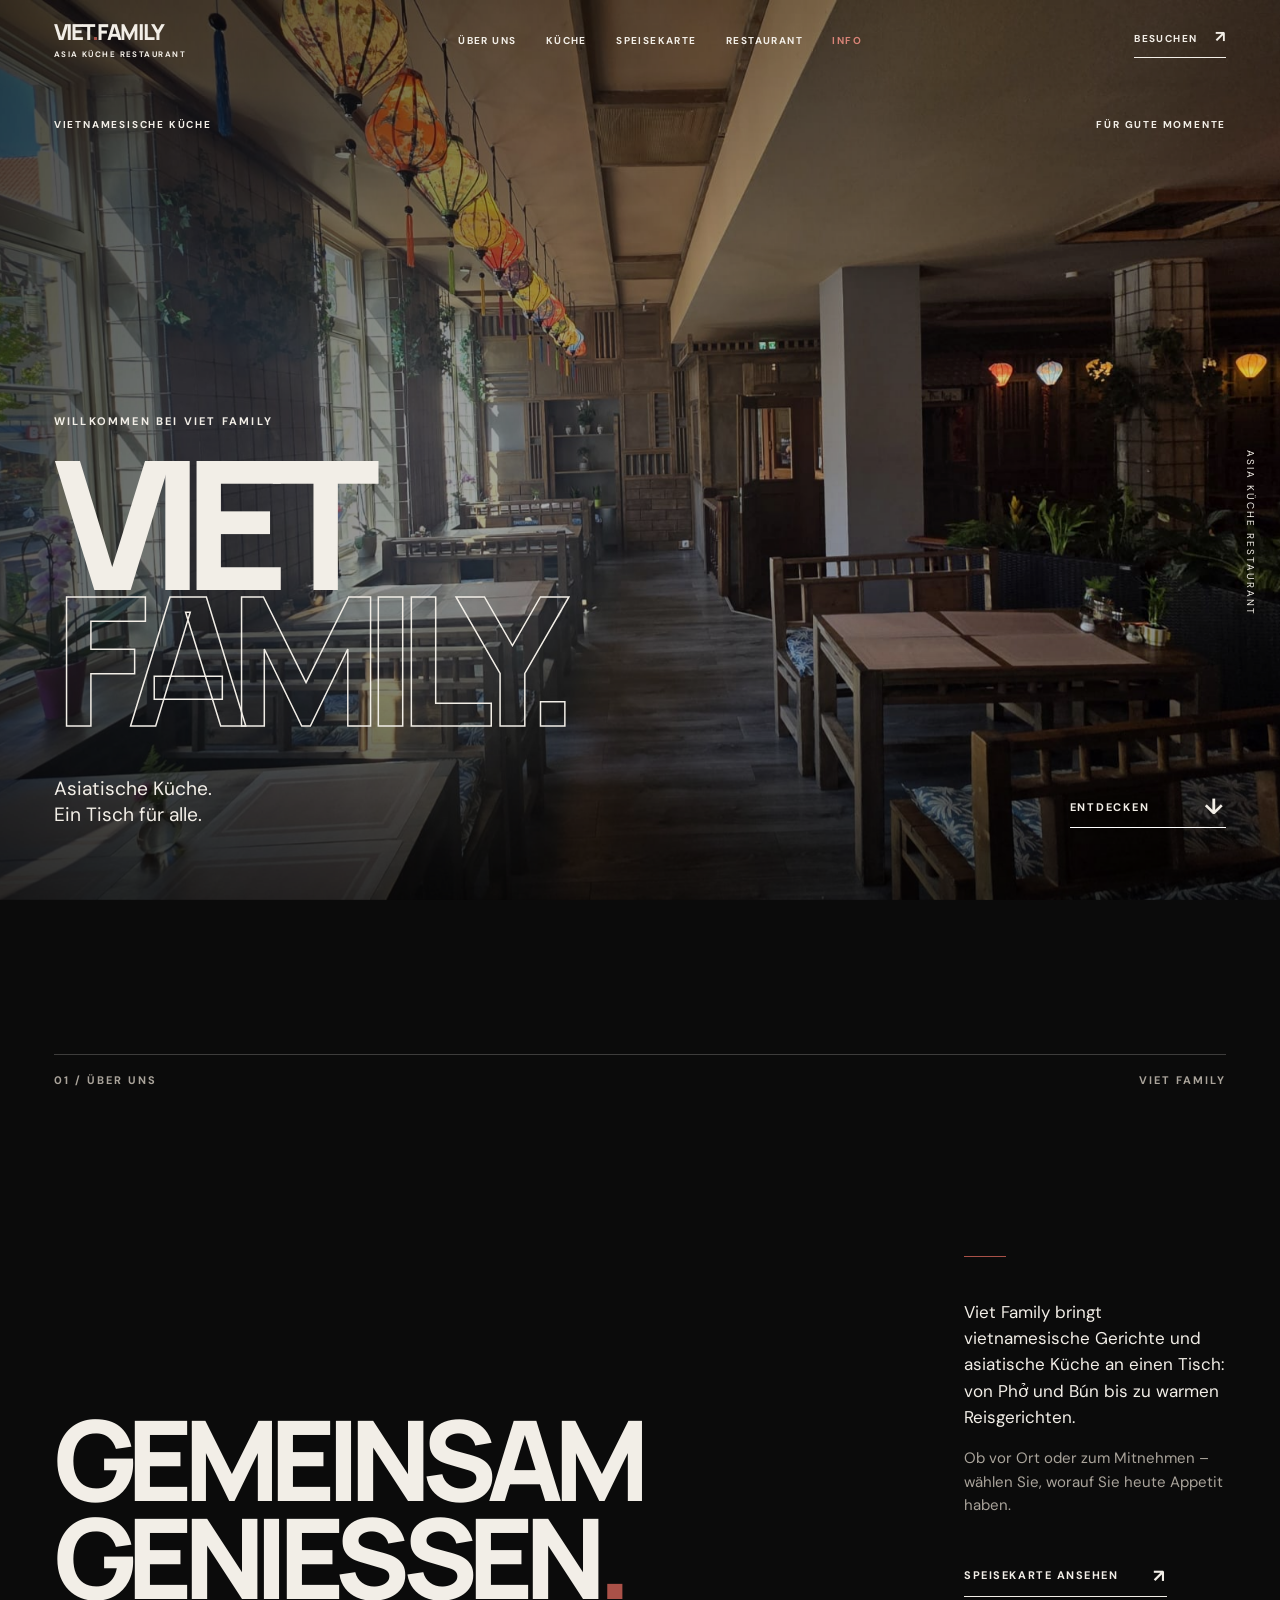
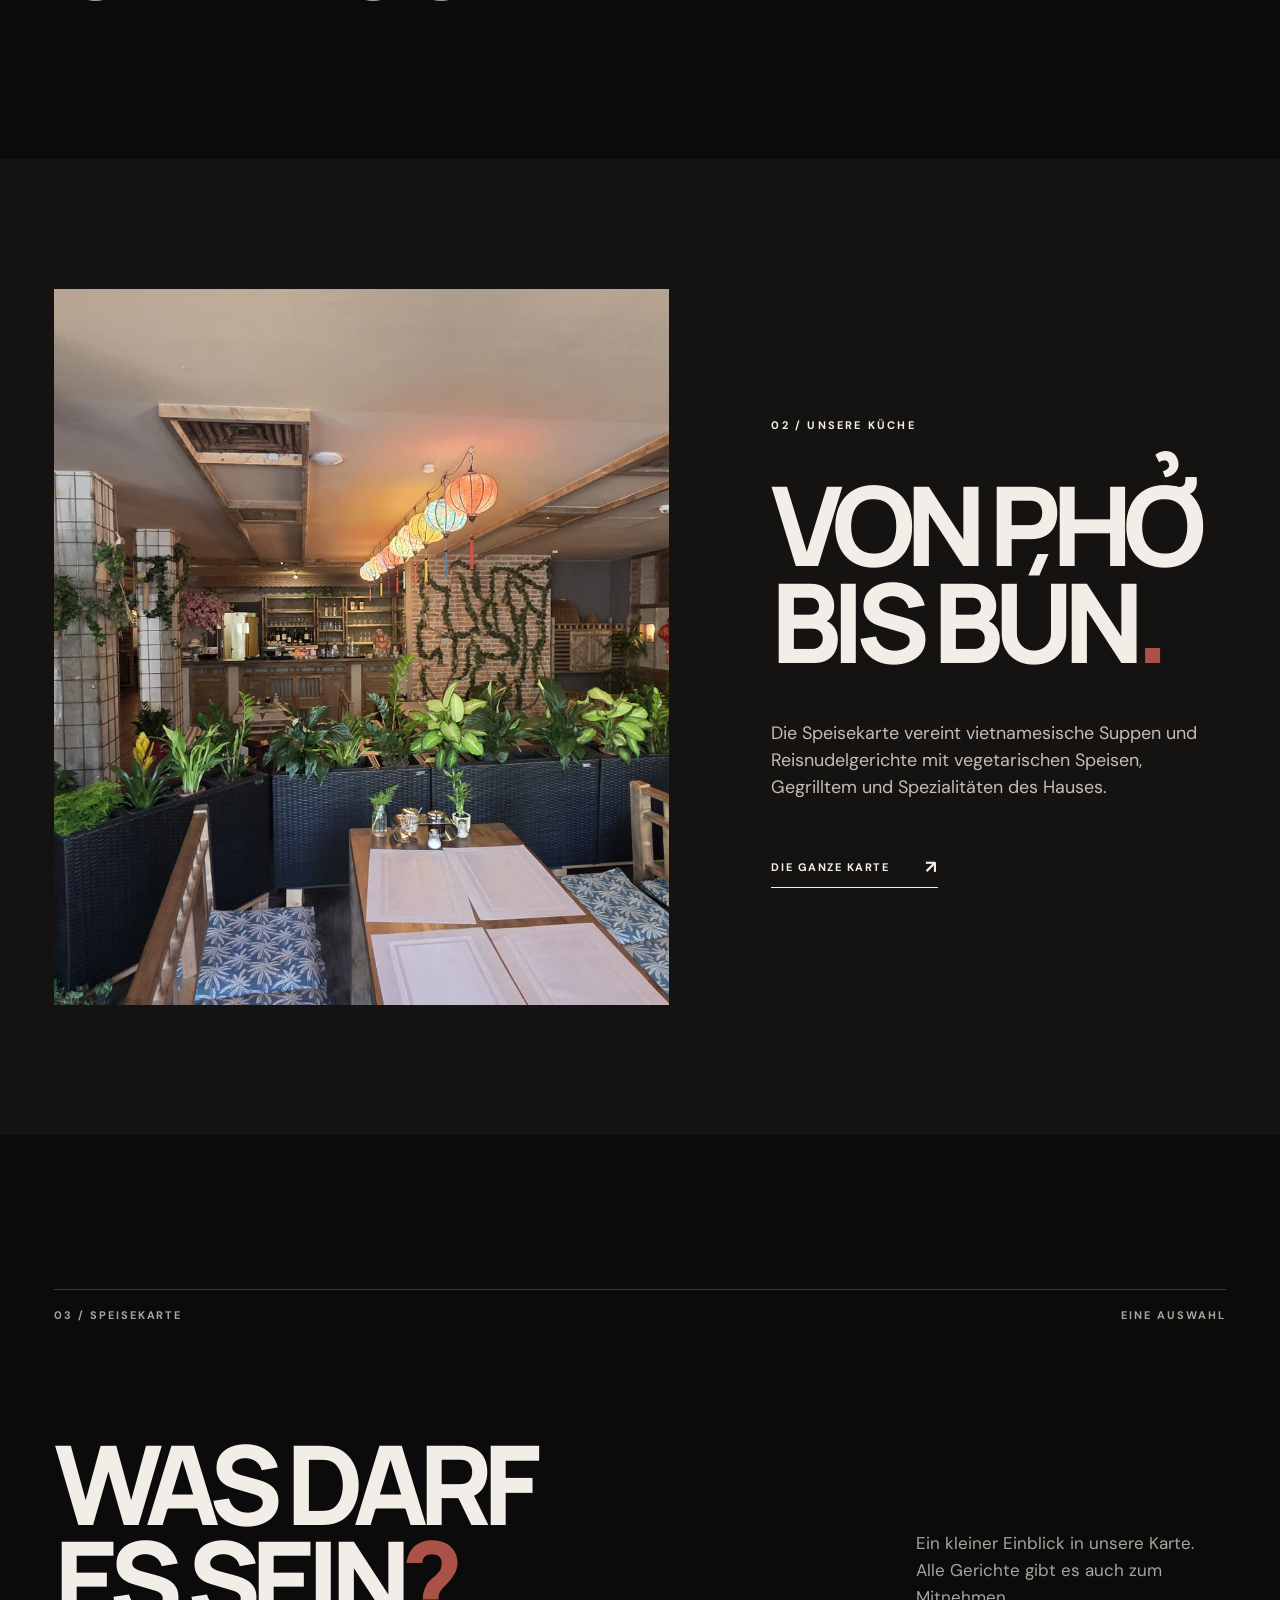
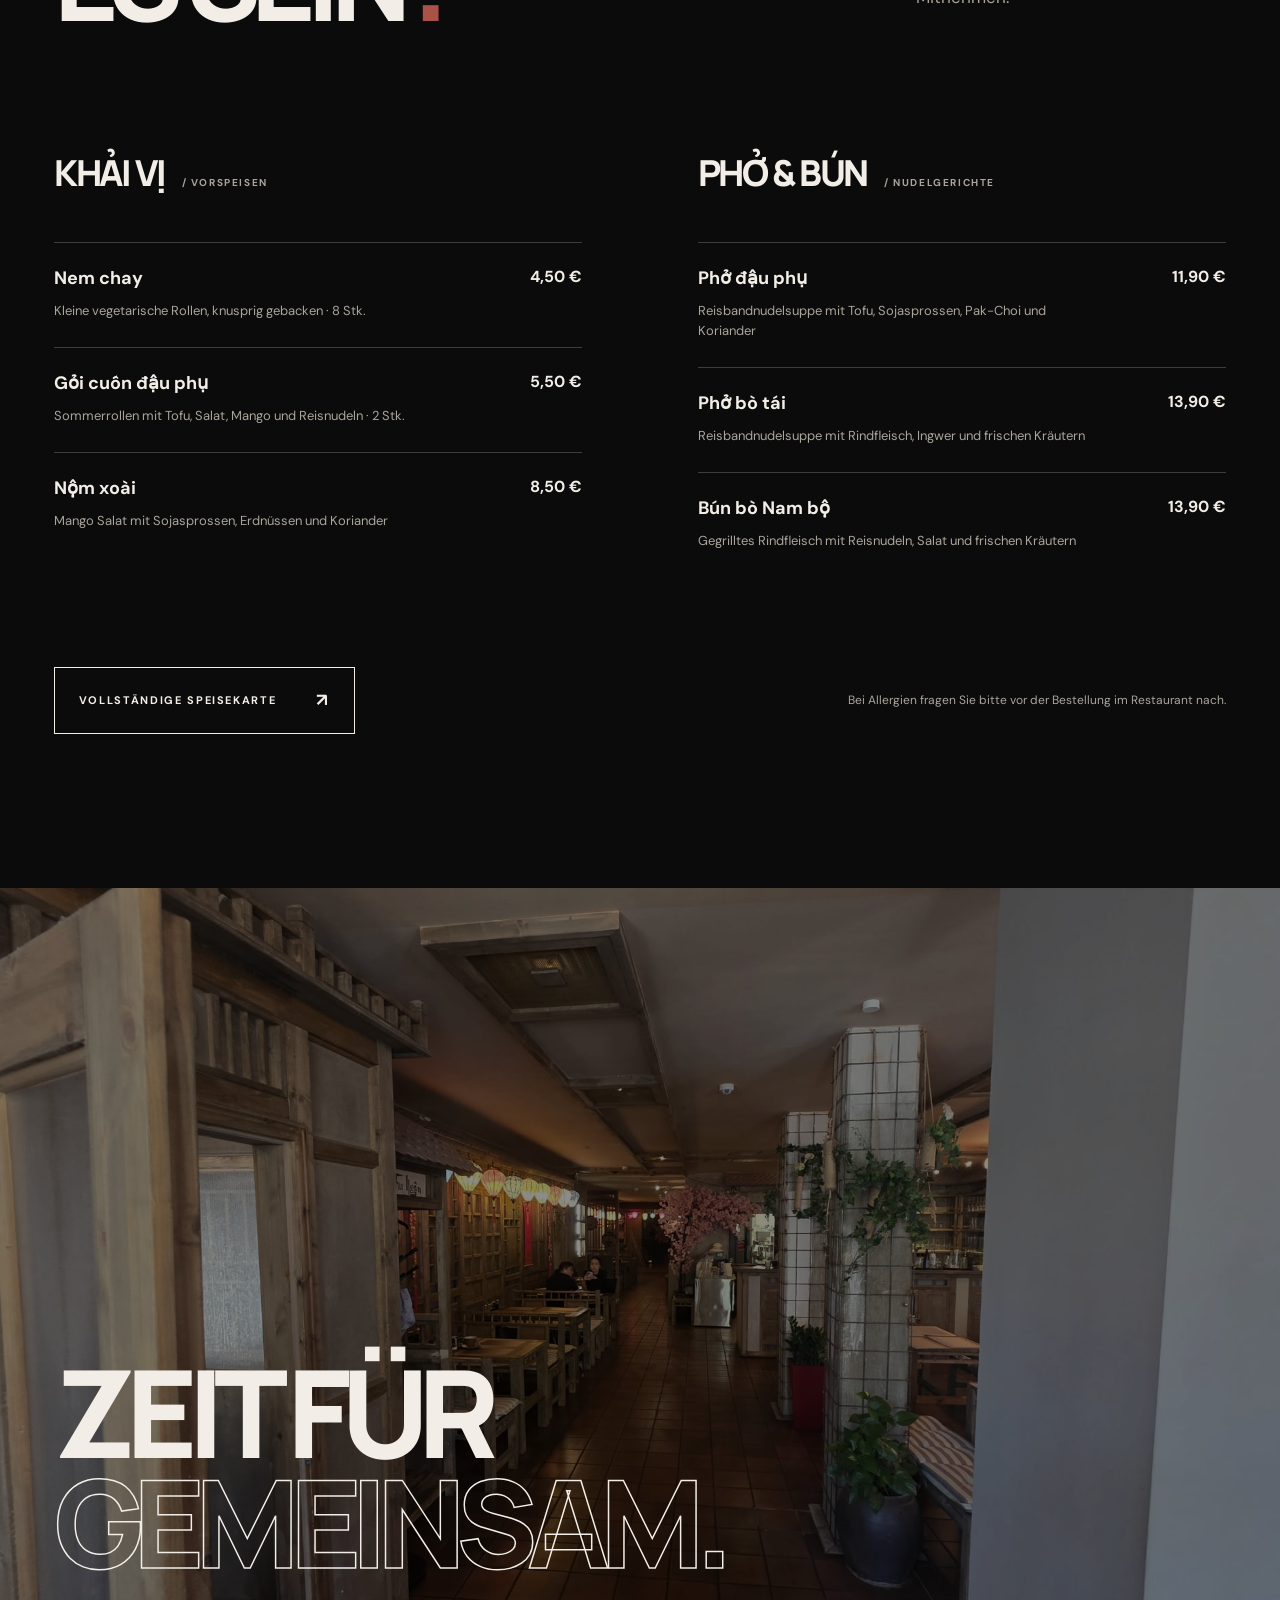
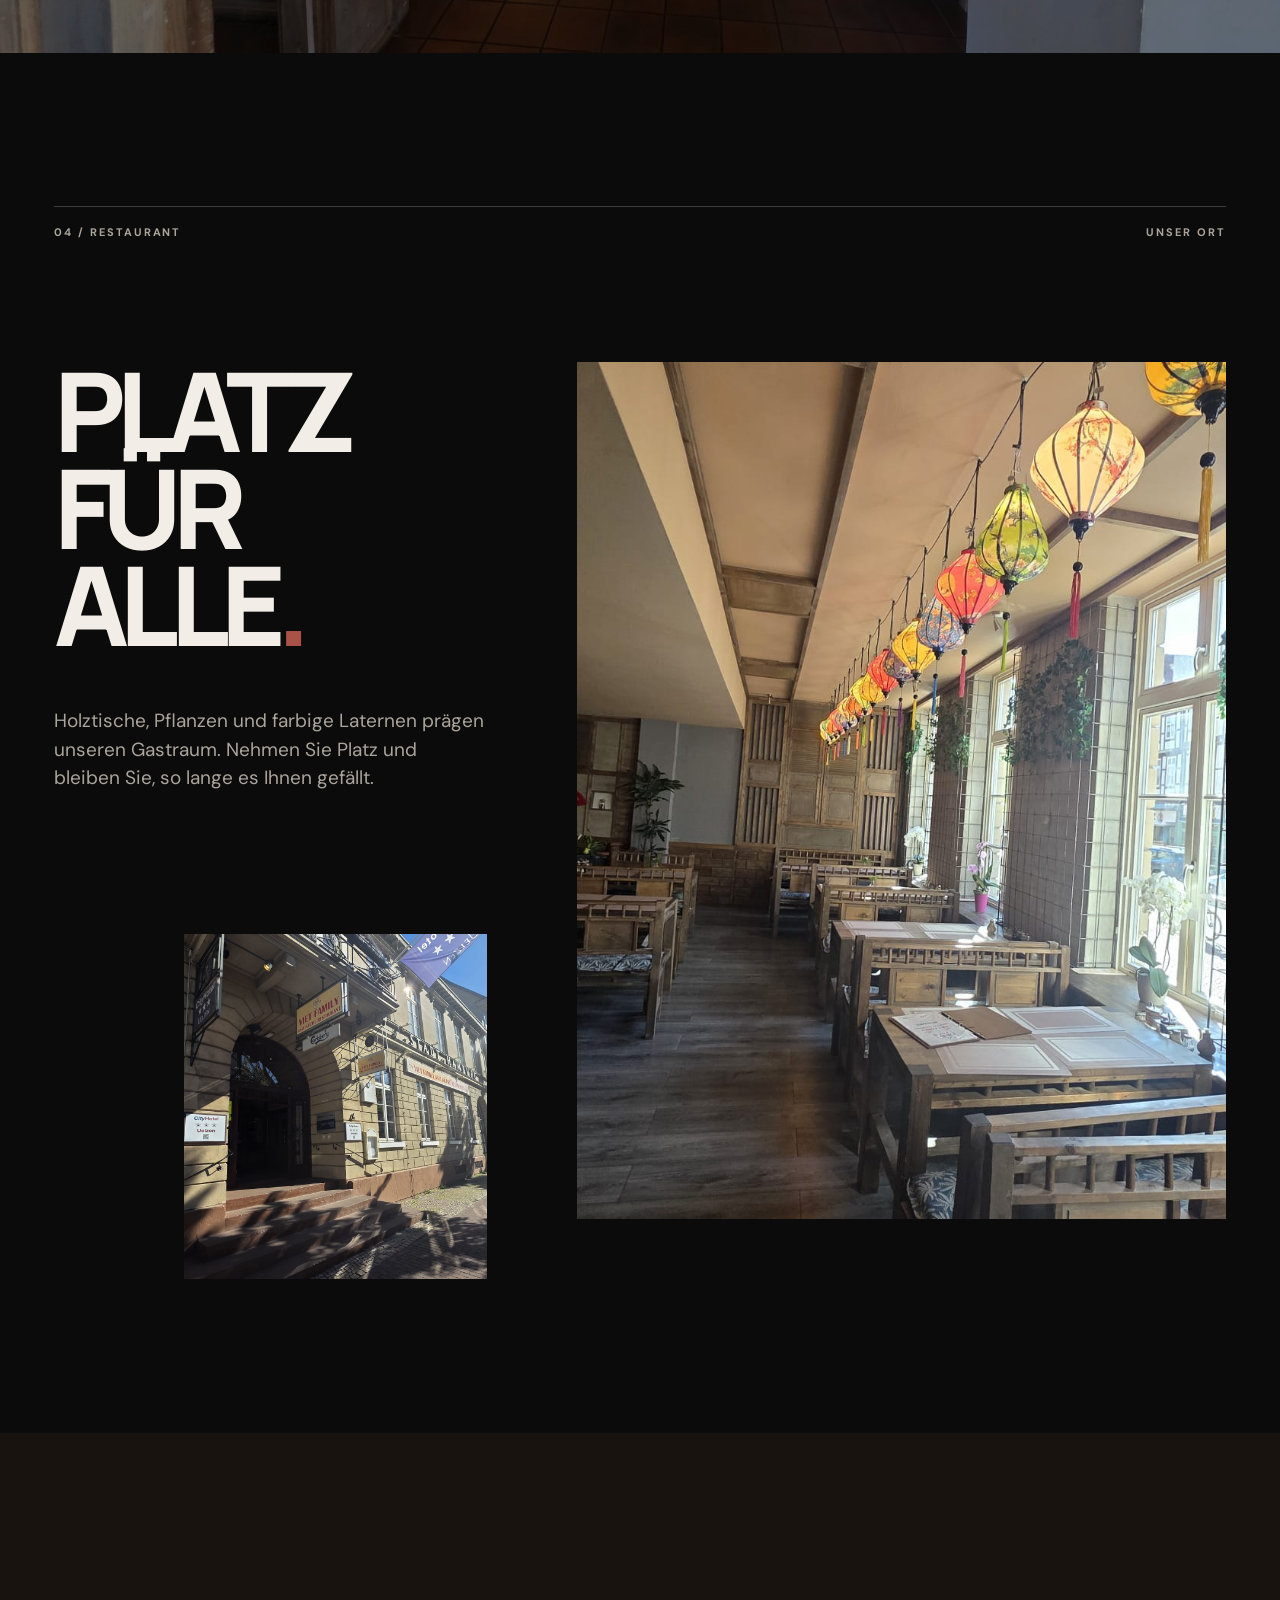
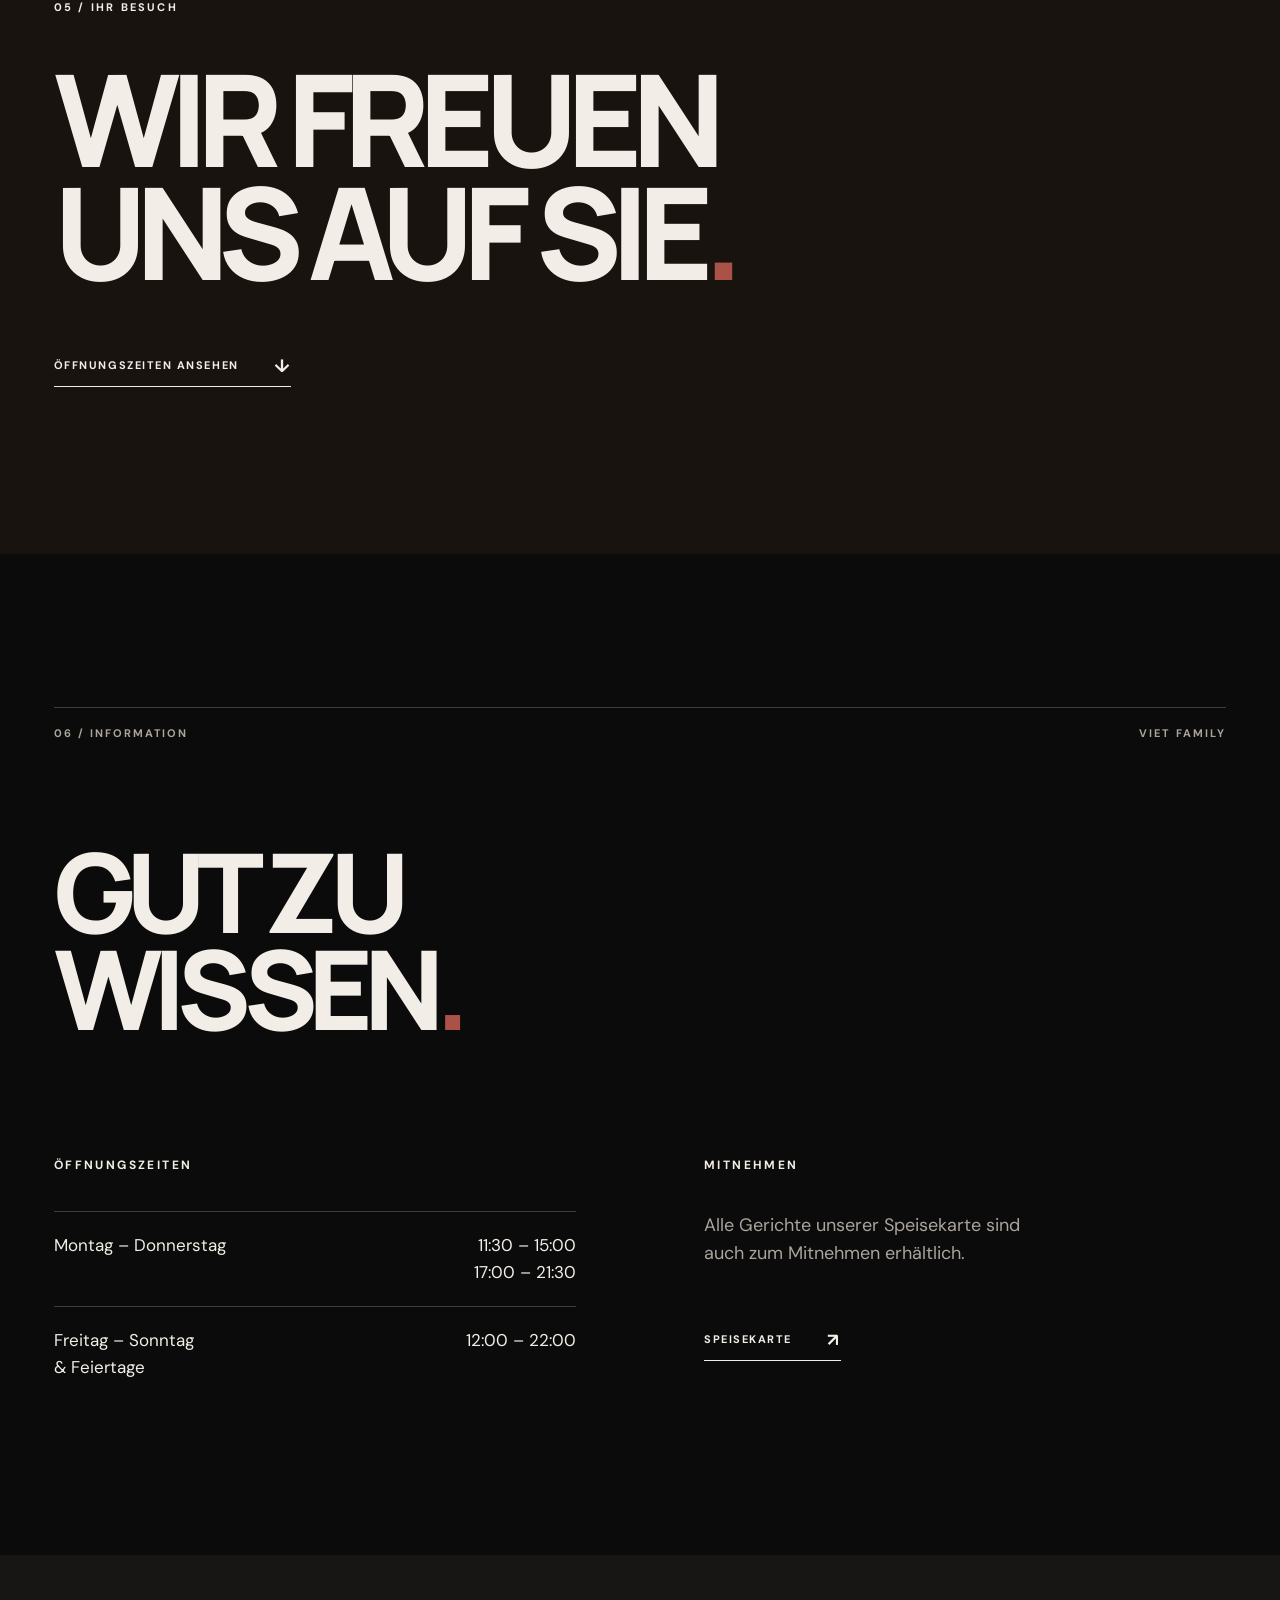
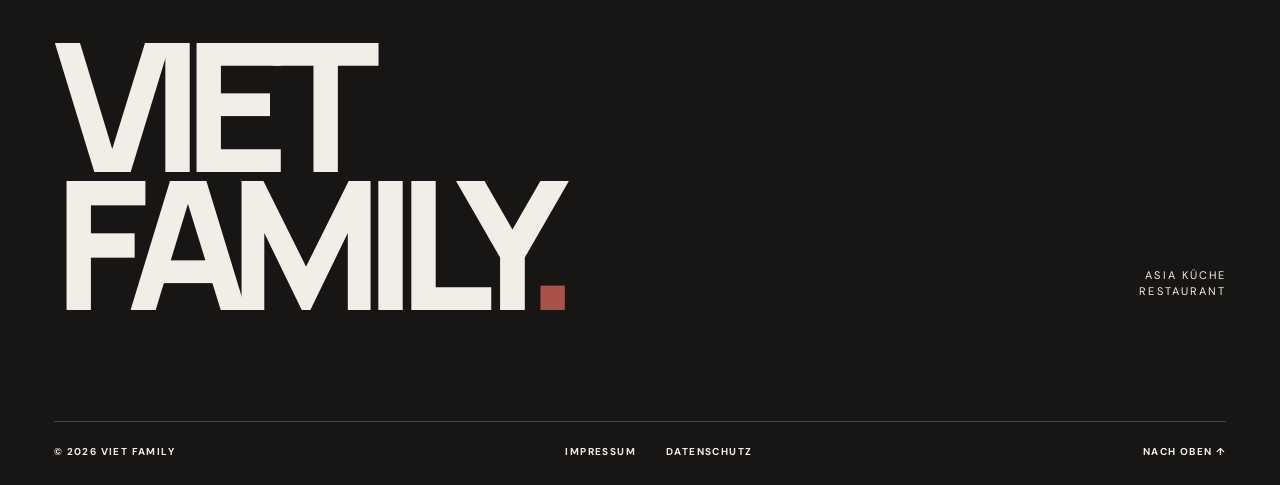
==== index.html @ 4373d686 "add" ====
<!doctype html>
<html lang="de">
<head>
  <meta charset="utf-8">
  <meta name="viewport" content="width=device-width, initial-scale=1">
  <meta name="theme-color" content="#0b0b0b">
  <meta name="description" content="Viet Family Asia Küche Restaurant: vietnamesische Klassiker, Pho, Reisgerichte und mehr. Entdecken Sie die Speisekarte und unsere Öffnungszeiten.">
  <meta property="og:type" content="website">
  <meta property="og:title" content="Viet Family — Asia Küche Restaurant">
  <meta property="og:description" content="Vietnamesische Küche, ein Platz für die Familie. Speisen auch zum Mitnehmen.">
  <meta property="og:image" content="assets/interior/01.jpg">
  <title>Viet Family — Asia Küche Restaurant</title>
  <link rel="stylesheet" href="css/styles.css">
  <script defer src="js/main.js"></script>
  <script type="application/ld+json">{"@context":"https://schema.org","@type":"Restaurant","name":"Viet Family Asia Küche Restaurant","servesCuisine":"Vietnamese","image":"assets/interior/01.jpg","openingHoursSpecification":[{"@type":"OpeningHoursSpecification","dayOfWeek":["Monday","Tuesday","Wednesday","Thursday"],"opens":"11:30","closes":"15:00"},{"@type":"OpeningHoursSpecification","dayOfWeek":["Monday","Tuesday","Wednesday","Thursday"],"opens":"17:00","closes":"21:30"},{"@type":"OpeningHoursSpecification","dayOfWeek":["Friday","Saturday","Sunday"],"opens":"12:00","closes":"22:00"}]}</script>
</head>
<body>
<a class="skip" href="#main">Zum Inhalt springen</a>
<header class="site-header" id="top">
  <a class="wordmark" href="#top" aria-label="Viet Family, zur Startseite"><span>VIET<span class="brand-accent">.</span>FAMILY</span><small>ASIA KÜCHE RESTAURANT</small></a>
  <nav class="desktop-nav" aria-label="Hauptnavigation"><a href="#ueber">ÜBER UNS</a><a href="#kueche">KÜCHE</a><a href="#speisekarte">SPEISEKARTE</a><a href="#restaurant">RESTAURANT</a><a href="#info">INFO</a></nav>
  <a class="header-action" href="#besuch">BESUCHEN <span aria-hidden="true">↗</span></a>
  <button class="menu-toggle" type="button" aria-label="Menü öffnen" aria-controls="mobile-nav" aria-expanded="false"><span></span><span></span></button>
</header>
<nav id="mobile-nav" class="mobile-nav" aria-label="Mobile Navigation" inert>
  <div class="mobile-nav-head"><span>VIET.FAMILY</span><button class="menu-close" type="button" aria-label="Menü schließen">×</button></div>
  <a href="#ueber"><small>01</small> ÜBER UNS</a><a href="#kueche"><small>02</small> KÜCHE</a><a href="#speisekarte"><small>03</small> SPEISEKARTE</a><a href="#restaurant"><small>04</small> RESTAURANT</a><a href="#info"><small>05</small> INFO</a><a href="#besuch"><small>06</small> BESUCHEN</a>
  <p>VIET FAMILY · ASIA KÜCHE RESTAURANT</p>
</nav>
<main id="main">
  <section class="hero" aria-labelledby="hero-title">
    <img class="hero-image" src="assets/interior/01.jpg" alt="Gastraum des Viet Family mit Holztischen und farbigen Laternen" fetchpriority="high" width="2000" height="1125">
    <div class="hero-shade"></div>
    <div class="hero-topline"><span>VIETNAMESISCHE KÜCHE</span><span>FÜR GUTE MOMENTE</span></div>
    <div class="hero-content"><p class="eyebrow">WILLKOMMEN BEI VIET FAMILY</p><h1 id="hero-title">VIET<br><em>FAMILY.</em></h1><div class="hero-bottom"><p>Asiatische Küche.<br>Ein Tisch für alle.</p><a href="#ueber" class="discover">ENTDECKEN <span aria-hidden="true">↓</span></a></div></div>
    <span class="hero-side">ASIA KÜCHE RESTAURANT</span>
  </section>
  <section id="ueber" class="intro section-pad">
    <div class="section-kicker"><span>01 / ÜBER UNS</span><span>VIET FAMILY</span></div>
    <div class="intro-grid"><h2 class="display reveal">GEMEINSAM<br>GENIESSEN<span class="brand-accent">.</span></h2><div class="intro-copy reveal"><span class="tiny-line"></span><p>Viet Family bringt vietnamesische Gerichte und asiatische Küche an einen Tisch: von Phở und Bún bis zu warmen Reisgerichten.</p><p>Ob vor Ort oder zum Mitnehmen – wählen Sie, worauf Sie heute Appetit haben.</p><a class="text-link" href="#speisekarte">SPEISEKARTE ANSEHEN <span aria-hidden="true">↗</span></a></div></div>
  </section>
  <section id="kueche" class="kitchen section-pad">
    <div class="kitchen-picture reveal"><img src="assets/interior/03.jpg" alt="Blick auf Tische, Pflanzen und die Bar im Viet Family" loading="lazy" width="2000" height="1125"></div>
    <div class="kitchen-text reveal"><p class="eyebrow">02 / UNSERE KÜCHE</p><h2 class="display">VON PHỞ<br>BIS BÚN<span class="brand-accent">.</span></h2><p>Die Speisekarte vereint vietnamesische Suppen und Reisnudelgerichte mit vegetarischen Speisen, Gegrilltem und Spezialitäten des Hauses.</p><a class="text-link" href="speisekarte.html">DIE GANZE KARTE <span aria-hidden="true">↗</span></a></div>
  </section>
  <section id="speisekarte" class="menu-preview section-pad">
    <div class="section-kicker"><span>03 / SPEISEKARTE</span><span>EINE AUSWAHL</span></div>
    <div class="menu-heading"><h2 class="display reveal">WAS DARF<br>ES SEIN<span class="brand-accent">?</span></h2><p>Ein kleiner Einblick in unsere Karte. Alle Gerichte gibt es auch zum Mitnehmen.</p></div>
    <div class="menu-columns">
      <div class="menu-group"><h3>KHẢI VỊ <small>/ VORSPEISEN</small></h3>
        <div class="dish"><div><strong>Nem chay</strong><p>Kleine vegetarische Rollen, knusprig gebacken · 8 Stk.</p></div><span>4,50 €</span></div>
        <div class="dish"><div><strong>Gỏi cuốn đậu phụ</strong><p>Sommerrollen mit Tofu, Salat, Mango und Reisnudeln · 2 Stk.</p></div><span>5,50 €</span></div>
        <div class="dish"><div><strong>Nộm xoài</strong><p>Mango Salat mit Sojasprossen, Erdnüssen und Koriander</p></div><span>8,50 €</span></div>
      </div>
      <div class="menu-group"><h3>PHỞ & BÚN <small>/ NUDELGERICHTE</small></h3>
        <div class="dish"><div><strong>Phở đậu phụ</strong><p>Reisbandnudelsuppe mit Tofu, Sojasprossen, Pak-Choi und Koriander</p></div><span>11,90 €</span></div>
        <div class="dish"><div><strong>Phở bò tái</strong><p>Reisbandnudelsuppe mit Rindfleisch, Ingwer und frischen Kräutern</p></div><span>13,90 €</span></div>
        <div class="dish"><div><strong>Bún bò Nam bộ</strong><p>Gegrilltes Rindfleisch mit Reisnudeln, Salat und frischen Kräutern</p></div><span>13,90 €</span></div>
      </div>
    </div>
    <div class="menu-more"><a class="outline-link" href="speisekarte.html">VOLLSTÄNDIGE SPEISEKARTE <span aria-hidden="true">↗</span></a><p>Bei Allergien fragen Sie bitte vor der Bestellung im Restaurant nach.</p></div>
  </section>
  <section class="image-break"><img src="assets/interior/04.jpg" alt="Laternen und Sitzplätze im Viet Family Restaurant" loading="lazy" width="2000" height="1125"><p>ZEIT FÜR<br><em>GEMEINSAM.</em></p></section>
  <section id="restaurant" class="restaurant section-pad">
    <div class="section-kicker"><span>04 / RESTAURANT</span><span>UNSER ORT</span></div>
    <div class="restaurant-grid"><div><h2 class="display reveal">PLATZ<br>FÜR ALLE<span class="brand-accent">.</span></h2><p>Holztische, Pflanzen und farbige Laternen prägen unseren Gastraum. Nehmen Sie Platz und bleiben Sie, so lange es Ihnen gefällt.</p><figure class="restaurant-small reveal"><img src="assets/interior/08.jpg" alt="Blick in den hinteren Gastraum" loading="lazy" width="2000" height="1125"></figure></div><figure class="restaurant-large reveal"><img src="assets/interior/02.jpg" alt="Tische an den Fenstern und Laternen im Restaurant" loading="lazy" width="2000" height="1125"></figure></div>
  </section>
  <section class="visit-banner" id="besuch"><span class="eyebrow">05 / IHR BESUCH</span><h2>WIR FREUEN<br>UNS AUF SIE<span class="brand-accent">.</span></h2><a class="text-link" href="#info">ÖFFNUNGSZEITEN ANSEHEN <span aria-hidden="true">↓</span></a></section>
  <section id="info" class="info section-pad"><div class="section-kicker"><span>06 / INFORMATION</span><span>VIET FAMILY</span></div><h2 class="display">GUT ZU<br>WISSEN<span class="brand-accent">.</span></h2><div class="info-grid"><div><h3>ÖFFNUNGSZEITEN</h3><div class="hours"><span>Montag – Donnerstag</span><span>11:30 – 15:00<br>17:00 – 21:30</span></div><div class="hours"><span>Freitag – Sonntag<br>& Feiertage</span><span>12:00 – 22:00</span></div></div><div><h3>MITNEHMEN</h3><p>Alle Gerichte unserer Speisekarte sind auch zum Mitnehmen erhältlich.</p><a class="text-link" href="speisekarte.html">SPEISEKARTE <span aria-hidden="true">↗</span></a></div></div></section>
</main>
<footer class="footer"><div class="footer-top"><a class="footer-brand" href="#top">VIET<br>FAMILY<span class="brand-accent">.</span></a><p>ASIA KÜCHE<br>RESTAURANT</p></div><div class="footer-bottom"><span>© <span id="year">2026</span> VIET FAMILY</span><div><a href="rechtliches.html#impressum">IMPRESSUM</a><a href="rechtliches.html#datenschutz">DATENSCHUTZ</a></div><a href="#top">NACH OBEN ↑</a></div></footer>
</body>
</html>
---- css/styles.css ----
@font-face{font-family:"DM Sans";src:url("../assets/fonts/dm-sans-400.ttf") format("truetype");font-weight:400;font-display:swap}@font-face{font-family:"DM Sans";src:url("../assets/fonts/dm-sans-700.ttf") format("truetype");font-weight:700;font-display:swap}@font-face{font-family:"Manrope";src:url("../assets/fonts/manrope-400.ttf") format("truetype");font-weight:400;font-display:swap}@font-face{font-family:"Manrope";src:url("../assets/fonts/manrope-800.ttf") format("truetype");font-weight:800;font-display:swap}
:root{--bg:#0b0b0b;--bg2:#141311;--text:#f2eee7;--muted:#aaa49b;--accent:#aa5148;--line:rgba(242,238,231,.22);--gutter:clamp(22px,4.2vw,82px);--ease:cubic-bezier(.16,1,.3,1)}
*{box-sizing:border-box}html{scroll-behavior:smooth}body{margin:0;background:var(--bg);color:var(--text);font:400 16px/1.6 'DM Sans',sans-serif}body.nav-open{overflow:hidden}img{display:block;max-width:100%}a{color:inherit;text-decoration:none}button{font:inherit}::selection{background:var(--accent);color:white}:focus-visible{outline:2px solid var(--text);outline-offset:5px}.skip{position:absolute;top:-100px;left:20px;z-index:1000;background:white;color:black;padding:10px}.skip:focus{top:12px}.brand-accent{color:var(--accent)}.section-pad{padding:clamp(100px,12vw,210px) var(--gutter)}.section-kicker{display:flex;justify-content:space-between;gap:20px;border-top:1px solid var(--line);padding-top:17px;color:var(--muted);font-size:11px;font-weight:700;letter-spacing:.18em}.eyebrow{font-size:11px;font-weight:700;letter-spacing:.2em}.display{font:800 clamp(3.4rem,8.6vw,10.5rem)/.88 'Manrope',sans-serif;letter-spacing:-.085em;margin:0}.text-link{display:inline-flex;align-items:center;gap:35px;border-bottom:1px solid var(--text);padding:0 0 11px;font-size:11px;font-weight:700;letter-spacing:.14em;transition:gap .35s var(--ease),color .3s}.text-link:hover{gap:50px;color:#fff}.text-link span{font-size:18px;line-height:1}.site-header{position:fixed;z-index:100;top:0;left:0;width:100%;height:82px;padding:0 var(--gutter);display:flex;align-items:center;justify-content:space-between;gap:35px;transition:background .4s,box-shadow .4s}.site-header.scrolled{background:rgba(11,11,11,.94);box-shadow:0 1px 0 var(--line);backdrop-filter:blur(12px)}.wordmark{display:flex;flex-direction:column;white-space:nowrap;font:800 22px/.95 'Manrope',sans-serif;letter-spacing:-.08em}.wordmark small{font:700 8px/1.5 'DM Sans',sans-serif;letter-spacing:.18em;margin-top:5px}.desktop-nav{display:flex;align-items:center;gap:clamp(18px,2.3vw,42px)}.desktop-nav a,.header-action{font-size:10px;font-weight:700;letter-spacing:.14em;white-space:nowrap;transition:color .2s}.desktop-nav a:hover,.desktop-nav a.active,.header-action:hover{color:#d88377}.header-action{border-bottom:1px solid currentColor;padding-bottom:7px}.header-action span{font-size:16px;margin-left:14px}.menu-toggle{display:none;width:45px;height:45px;border:0;background:none;cursor:pointer;padding:9px}.menu-toggle span{display:block;width:27px;height:1px;background:var(--text);margin:9px 0}.mobile-nav{position:fixed;z-index:200;inset:0;background:#11100f;padding:24px var(--gutter) 35px;display:flex;flex-direction:column;opacity:0;visibility:hidden;transform:translateY(-15px);transition:opacity .35s,transform .45s var(--ease),visibility .35s;overflow:auto}.mobile-nav.open{opacity:1;visibility:visible;transform:none}.mobile-nav-head{display:flex;justify-content:space-between;align-items:center;margin-bottom:clamp(34px,8vh,80px);font:800 18px 'Manrope';letter-spacing:-.06em}.menu-close{border:0;color:var(--text);background:none;font-size:38px;line-height:1;cursor:pointer}.mobile-nav>a{border-bottom:1px solid var(--line);font:800 clamp(2.4rem,8vw,5rem)/1.3 'Manrope';letter-spacing:-.07em}.mobile-nav>a small{font:500 11px 'DM Sans';letter-spacing:0;display:inline-block;width:40px;color:var(--muted);vertical-align:middle}.mobile-nav p{margin:auto 0 0;padding-top:30px;color:var(--muted);font-size:11px;letter-spacing:.18em}.hero{position:relative;height:100svh;min-height:680px;overflow:hidden;background:#1c1917}.hero-image,.hero-shade{position:absolute;inset:0;width:100%;height:100%}.hero-image{object-fit:cover;object-position:center 48%;animation:heroZoom 2s var(--ease) both}.hero-shade{background:linear-gradient(90deg,rgba(0,0,0,.63),rgba(0,0,0,.05) 70%),linear-gradient(0deg,rgba(0,0,0,.58),transparent 35%,rgba(0,0,0,.25))}.hero-topline{position:absolute;top:117px;left:var(--gutter);right:var(--gutter);display:flex;justify-content:space-between;font-size:10px;font-weight:700;letter-spacing:.18em}.hero-content{position:absolute;left:var(--gutter);right:var(--gutter);bottom:clamp(60px,8vh,120px)}.hero-content .eyebrow{margin:0 0 23px}.hero h1{font:800 clamp(5rem,14vw,15rem)/.76 'Manrope',sans-serif;letter-spacing:-.11em;margin:0 0 50px;animation:rise 1.2s .1s var(--ease) both}.hero h1 em,.image-break em{font-style:normal;color:transparent;-webkit-text-stroke:1.5px var(--text)}.hero-bottom{display:flex;align-items:end;justify-content:space-between;gap:25px}.hero-bottom p{margin:0;font-size:clamp(16px,1.5vw,21px);line-height:1.35}.discover{font-size:11px;font-weight:700;letter-spacing:.16em;border-bottom:1px solid white;padding-bottom:10px;display:flex;gap:55px}.discover span{font-size:22px;line-height:.7}.hero-side{position:absolute;right:22px;top:50%;writing-mode:vertical-rl;font-size:10px;letter-spacing:.2em}.intro{min-height:670px}.intro-grid{display:grid;grid-template-columns:minmax(0,1.75fr) minmax(260px,.55fr);gap:6vw;margin-top:clamp(110px,13vw,210px);align-items:end}.intro .display{font-size:clamp(3.6rem,8.7vw,10.2rem)}.intro-copy{max-width:360px;padding-bottom:8px}.intro-copy p{font-size:clamp(17px,1.3vw,21px);line-height:1.55}.intro-copy p+p{color:var(--muted);font-size:15px}.intro-copy .text-link{margin-top:35px}.tiny-line{display:block;width:42px;height:1px;background:var(--accent);margin-bottom:42px}.kitchen{display:grid;grid-template-columns:1.15fr .85fr;gap:clamp(40px,8vw,150px);align-items:center;background:var(--bg2);padding-top:130px;padding-bottom:130px}.kitchen-picture{height:clamp(440px,56vw,850px);overflow:hidden}.kitchen-picture img{width:100%;height:100%;object-fit:cover;object-position:center}.kitchen-text{max-width:650px}.kitchen-text h2{margin:42px 0 50px}.kitchen-text>p:not(.eyebrow){max-width:470px;color:#c5bdb4;font-size:clamp(17px,1.4vw,22px);line-height:1.5}.kitchen-text .text-link{margin-top:40px}.menu-preview{background:#0b0b0b}.menu-heading{display:flex;justify-content:space-between;align-items:end;gap:50px;margin:110px 0 120px}.menu-heading p{max-width:310px;color:var(--muted);font-size:17px}.menu-columns{display:grid;grid-template-columns:1fr 1fr;gap:clamp(50px,9vw,180px)}.menu-group h3{font:700 clamp(1.7rem,2.8vw,3rem) 'Manrope';letter-spacing:-.06em;margin:0 0 45px}.menu-group h3 small{font:700 10px 'DM Sans';letter-spacing:.16em;color:var(--muted);margin-left:12px;white-space:nowrap}.dish{display:flex;justify-content:space-between;gap:18px;border-top:1px solid var(--line);padding:21px 0 26px}.dish strong{font-size:18px;font-weight:600}.dish p{font-size:13px;line-height:1.55;color:var(--muted);margin:8px 0 0;max-width:400px}.dish>span{white-space:nowrap;font-size:16px;font-weight:600}.menu-more{display:flex;align-items:center;justify-content:space-between;gap:20px;margin-top:90px}.outline-link{border:1px solid var(--text);padding:18px 24px;font-size:11px;font-weight:700;letter-spacing:.15em;display:flex;align-items:center;gap:40px;transition:background .3s,color .3s}.outline-link:hover{background:var(--text);color:var(--bg)}.outline-link span{font-size:18px}.menu-more p{color:var(--muted);font-size:12px}.image-break{height:85svh;min-height:500px;position:relative;overflow:hidden}.image-break img{width:100%;height:100%;object-fit:cover;filter:brightness(.55)}.image-break p{position:absolute;left:var(--gutter);bottom:10%;font:800 clamp(4rem,9.5vw,11rem)/.9 'Manrope';letter-spacing:-.085em;margin:0}.restaurant-grid{display:grid;grid-template-columns:.8fr 1.2fr;gap:7vw;margin-top:120px;align-items:start}.restaurant-grid p{max-width:440px;color:var(--muted);font-size:19px;line-height:1.5;margin-top:55px}.restaurant-grid figure{margin:0;overflow:hidden}.restaurant-grid img{width:100%;height:100%;object-fit:cover}.restaurant-small{width:70%;height:clamp(240px,27vw,430px);margin:clamp(100px,11vw,170px) 0 0 auto!important}.restaurant-large{height:clamp(550px,67vw,1050px)}.visit-banner{padding:clamp(110px,13vw,220px) var(--gutter);background:#191310;min-height:600px;display:flex;flex-direction:column;justify-content:center}.visit-banner h2{font:800 clamp(4rem,10vw,12rem)/.88 'Manrope';letter-spacing:-.085em;margin:45px 0 70px}.visit-banner .text-link{align-self:flex-start}.info h2{margin:100px 0 120px}.info-grid{display:grid;grid-template-columns:1fr 1fr;gap:10vw}.info-grid h3{font-size:12px;letter-spacing:.2em;margin:0 0 35px}.info-grid p{max-width:350px;color:var(--muted);font-size:18px}.info-grid .text-link{margin-top:45px}.hours{display:flex;justify-content:space-between;gap:15px;border-top:1px solid var(--line);padding:20px 0;font-size:17px}.hours span:last-child{text-align:right}.footer{padding:80px var(--gutter) 25px;background:#171615}.footer-top{display:flex;justify-content:space-between;align-items:end;gap:25px}.footer-brand{font:800 clamp(5rem,14vw,18rem)/.77 'Manrope';letter-spacing:-.11em}.footer-top p{font-size:11px;letter-spacing:.19em;line-height:1.5;text-align:right}.footer-bottom{display:flex;justify-content:space-between;gap:20px;border-top:1px solid var(--line);margin-top:110px;padding-top:22px;font-size:10px;font-weight:700;letter-spacing:.14em}.footer-bottom div{display:flex;gap:30px}.footer-bottom a:hover{color:#d88377}.reveal{opacity:0;transform:translateY(40px);transition:opacity .9s var(--ease),transform .9s var(--ease)}.reveal.visible{opacity:1;transform:none}.subpage{padding:170px var(--gutter) 130px;min-height:100svh}.subpage h1{font:800 clamp(3.5rem,10vw,10rem)/.9 'Manrope';letter-spacing:-.085em;margin:80px 0 35px}.sublead{color:var(--muted);font-size:18px;max-width:640px}.menu-tabs{display:flex;gap:12px;flex-wrap:wrap;margin:80px 0 45px}.menu-tabs a{border:1px solid var(--line);padding:11px 15px;font-size:11px;letter-spacing:.12em}.menu-tabs a:hover{background:var(--text);color:var(--bg)}.menu-pages{display:grid;grid-template-columns:repeat(3,1fr);gap:28px}.menu-page{margin:0;background:#1a1918}.menu-page img{width:100%;height:auto}.menu-page figcaption{padding:15px;font-size:11px;font-weight:700;letter-spacing:.12em}.legal-block{max-width:700px;border-top:1px solid var(--line);padding:40px 0;margin-top:55px}.legal-block h2{font:700 32px 'Manrope'}.legal-block p{color:var(--muted)}@keyframes heroZoom{from{transform:scale(1.06);filter:brightness(.7)}to{transform:scale(1);filter:brightness(1)}}@keyframes rise{from{opacity:0;transform:translateY(35px)}to{opacity:1;transform:none}}
@media(max-width:1150px){.desktop-nav{gap:17px}.desktop-nav a{font-size:9px}.header-action{display:none}.intro-grid{grid-template-columns:1fr .55fr}.kitchen{gap:5vw}.kitchen-text h2{font-size:clamp(3.2rem,7vw,7rem)}}
@media(max-width:900px){.desktop-nav,.header-action{display:none}.menu-toggle{display:block}.site-header{height:68px}.hero-topline{top:96px}.intro-grid,.kitchen,.restaurant-grid,.info-grid{grid-template-columns:1fr}.intro-grid{gap:70px}.intro-copy{margin-left:auto}.kitchen-picture{height:60vw;min-height:430px}.kitchen-text{padding:40px 0 0}.menu-heading{margin:75px 0}.restaurant-large{height:65vw;min-height:440px}.restaurant-small{width:55%;margin-top:70px!important}.restaurant-grid{gap:70px}.menu-pages{grid-template-columns:repeat(2,1fr)}}
@media(max-width:640px){.section-pad{padding:90px var(--gutter)}.section-kicker{font-size:9px}.display{font-size:clamp(3.35rem,14vw,5.9rem)}.hero{min-height:600px}.hero-image{object-position:62% center}.hero-shade{background:linear-gradient(0deg,rgba(0,0,0,.74),transparent 65%),linear-gradient(90deg,rgba(0,0,0,.23),transparent)}.hero-topline span:last-child,.hero-side{display:none}.hero-content{bottom:55px}.hero h1{font-size:clamp(4.8rem,20vw,8rem);margin-bottom:45px}.hero-bottom p{font-size:15px}.discover{gap:15px;font-size:9px}.intro{min-height:0}.intro-grid{margin-top:85px;gap:65px}.intro-copy{margin-left:0}.intro-copy p{font-size:17px}.kitchen{padding-top:0}.kitchen-picture{margin:0 calc(-1 * var(--gutter));height:470px;min-height:0}.kitchen-text h2{font-size:clamp(3.5rem,14vw,6rem);margin:35px 0}.menu-heading{display:block;margin:75px 0 65px}.menu-heading p{margin-top:35px}.menu-columns{grid-template-columns:1fr;gap:70px}.menu-group h3{font-size:2rem}.menu-group h3 small{display:block;margin:8px 0 0}.dish strong{font-size:16px}.dish>span{font-size:14px}.menu-more{display:block;margin-top:65px}.menu-more p{margin-top:18px}.outline-link{justify-content:space-between}.image-break{height:65svh;min-height:460px}.image-break p{font-size:clamp(3.8rem,14vw,6rem)}.restaurant-grid{margin-top:80px}.restaurant-grid p{font-size:17px;margin-top:40px}.restaurant-small{width:78%;height:260px;margin-top:70px!important}.restaurant-large{height:430px;min-height:0}.visit-banner{min-height:490px}.visit-banner h2{font-size:clamp(3.55rem,14vw,6rem);margin:40px 0 55px}.info h2{margin:70px 0}.info-grid{gap:75px}.hours{font-size:15px}.footer{padding-top:90px}.footer-top{display:block}.footer-brand{font-size:clamp(5.5rem,23vw,10rem)}.footer-top p{text-align:left;margin-top:55px}.footer-bottom{flex-wrap:wrap;margin-top:85px;gap:30px}.footer-bottom div{order:3;width:100%}.subpage{padding:130px var(--gutter) 90px}.subpage h1{margin-top:60px}.menu-pages{grid-template-columns:1fr}.mobile-nav>a{font-size:clamp(2.15rem,10vw,4rem)}}
@media(max-width:390px){.hero h1{font-size:19vw}.hero-bottom p{font-size:14px}.discover{gap:8px}.hours{font-size:14px}.mobile-nav>a{font-size:9.5vw}}
@media(prefers-reduced-motion:reduce){html{scroll-behavior:auto}*,*::before,*::after{animation-duration:.01ms!important;transition-duration:.01ms!important}.reveal{opacity:1;transform:none}}
/* Full text menu */
.text-menu-page{padding-bottom:150px}.text-menu-page .menu-tabs{margin:80px 0 110px}.menu-text-content{display:grid;grid-template-columns:1fr 1fr;gap:clamp(85px,9vw,165px) clamp(50px,8vw,150px);align-items:start}.menu-category{min-width:0;scroll-margin-top:105px}.menu-category-head{border-top:1px solid var(--line);padding-top:16px;display:grid;grid-template-columns:1fr auto;gap:5px 16px;align-items:start}.menu-category-head>span{font-size:10px;letter-spacing:.16em;color:var(--muted);font-weight:700}.menu-category-head>span:last-child{text-align:right}.menu-category-head h2{grid-column:1/-1;font:800 clamp(2.1rem,3.3vw,4.2rem)/1.05 'Manrope',sans-serif;letter-spacing:-.07em;margin:27px 0 32px;overflow-wrap:anywhere}.menu-entry{display:grid;grid-template-columns:36px minmax(0,1fr) auto;gap:14px;border-top:1px solid var(--line);padding:20px 0 23px;align-items:start}.menu-code{color:var(--accent);font-size:11px;font-weight:700;line-height:1.8}.menu-entry-main h3{font:700 clamp(16px,1.35vw,19px)/1.3 'DM Sans',sans-serif;margin:0;overflow-wrap:anywhere}.menu-entry-main p{color:var(--muted);font-size:13px;line-height:1.5;margin:7px 0 0;max-width:49ch}.menu-markers{color:#8e8881;font:400 10px 'DM Sans';white-space:nowrap}.menu-entry-price{white-space:nowrap;font-size:15px;font-weight:700;line-height:1.5;text-align:right}.category-note{max-width:46ch;color:var(--muted);font-size:13px;line-height:1.5;margin:0 0 25px}.menu-endnote{border-top:1px solid var(--line);padding-top:40px;margin-top:130px;display:flex;justify-content:space-between;align-items:end;gap:40px}.menu-endnote p{max-width:720px;color:var(--muted);font-size:13px;line-height:1.7;margin:0}.menu-endnote strong{color:var(--text)}.menu-endnote .text-link{white-space:nowrap}
@media(max-width:900px){.menu-text-content{grid-template-columns:1fr;gap:90px}.menu-category-head h2{font-size:clamp(2.1rem,6vw,3.5rem)}}
@media(max-width:640px){.text-menu-page{padding-bottom:90px}.text-menu-page .menu-tabs{margin:55px 0 85px;gap:8px}.menu-tabs a{padding:9px 11px;font-size:10px}.menu-text-content{gap:80px}.menu-category-head h2{margin:23px 0 26px}.menu-entry{grid-template-columns:30px minmax(0,1fr) auto;gap:9px;padding:17px 0 20px}.menu-entry-main h3{font-size:16px}.menu-entry-main p{font-size:12px}.menu-entry-price{font-size:14px}.menu-endnote{margin-top:90px;display:block}.menu-endnote .text-link{margin-top:35px}}
@media(min-width:901px){.menu-text-content{display:block;columns:2;column-gap:clamp(50px,8vw,150px)}.menu-category{display:inline-block;width:100%;break-inside:avoid;margin-bottom:85px}}
/* Menu controls */
[hidden]{display:none!important}.sr-only{position:absolute;width:1px;height:1px;padding:0;margin:-1px;overflow:hidden;clip:rect(0,0,0,0);white-space:nowrap;border:0}.text-menu-page .menu-tools{position:sticky;z-index:90;top:82px;display:flex;align-items:center;gap:22px;margin:70px calc(-1 * var(--gutter)) 55px;padding:16px var(--gutter);background:rgba(11,11,11,.97);border-bottom:1px solid var(--line);backdrop-filter:blur(10px)}.text-menu-page .menu-tabs{display:flex;flex:1;gap:9px;flex-wrap:nowrap;overflow-x:auto;scrollbar-width:none;margin:0;min-width:0}.text-menu-page .menu-tabs::-webkit-scrollbar{display:none}.menu-tabs button{flex:none;padding:11px 14px;border:1px solid var(--line);color:var(--text);background:transparent;font:700 10px 'DM Sans',sans-serif;letter-spacing:.1em;cursor:pointer;transition:background .25s,color .25s,border-color .25s}.menu-tabs button:hover,.menu-tabs button[aria-pressed=true]{background:var(--text);border-color:var(--text);color:var(--bg)}.menu-search{position:relative;display:block;flex:0 0 clamp(210px,20vw,310px)}.menu-search input{width:100%;height:43px;background:#171615;border:1px solid var(--line);border-radius:0;color:var(--text);padding:0 37px 0 14px;font:400 13px 'DM Sans',sans-serif;outline:none}.menu-search input::placeholder{color:var(--muted)}.menu-search input:focus{border-color:var(--text)}.menu-search>span:last-child{position:absolute;right:13px;top:5px;font-size:23px;pointer-events:none;color:var(--muted)}.menu-status{margin:0 0 24px;color:var(--muted);font-size:11px;letter-spacing:.12em;text-transform:uppercase}.menu-empty{border-top:1px solid var(--line);padding:50px 0;color:var(--muted);font-size:18px}.text-menu-page .menu-text-content{min-height:250px}
@media(max-width:900px){.text-menu-page .menu-tools{top:68px;flex-direction:column;align-items:stretch;gap:12px}.text-menu-page .menu-tabs{flex:none;width:100%}.menu-search{flex:none;width:100%}}
@media(max-width:640px){.text-menu-page .menu-tools{margin-top:50px;margin-bottom:35px;padding-top:12px;padding-bottom:12px}.menu-tabs button{padding:10px 12px}.menu-search input{height:40px}.menu-search>span:last-child{top:3px}}
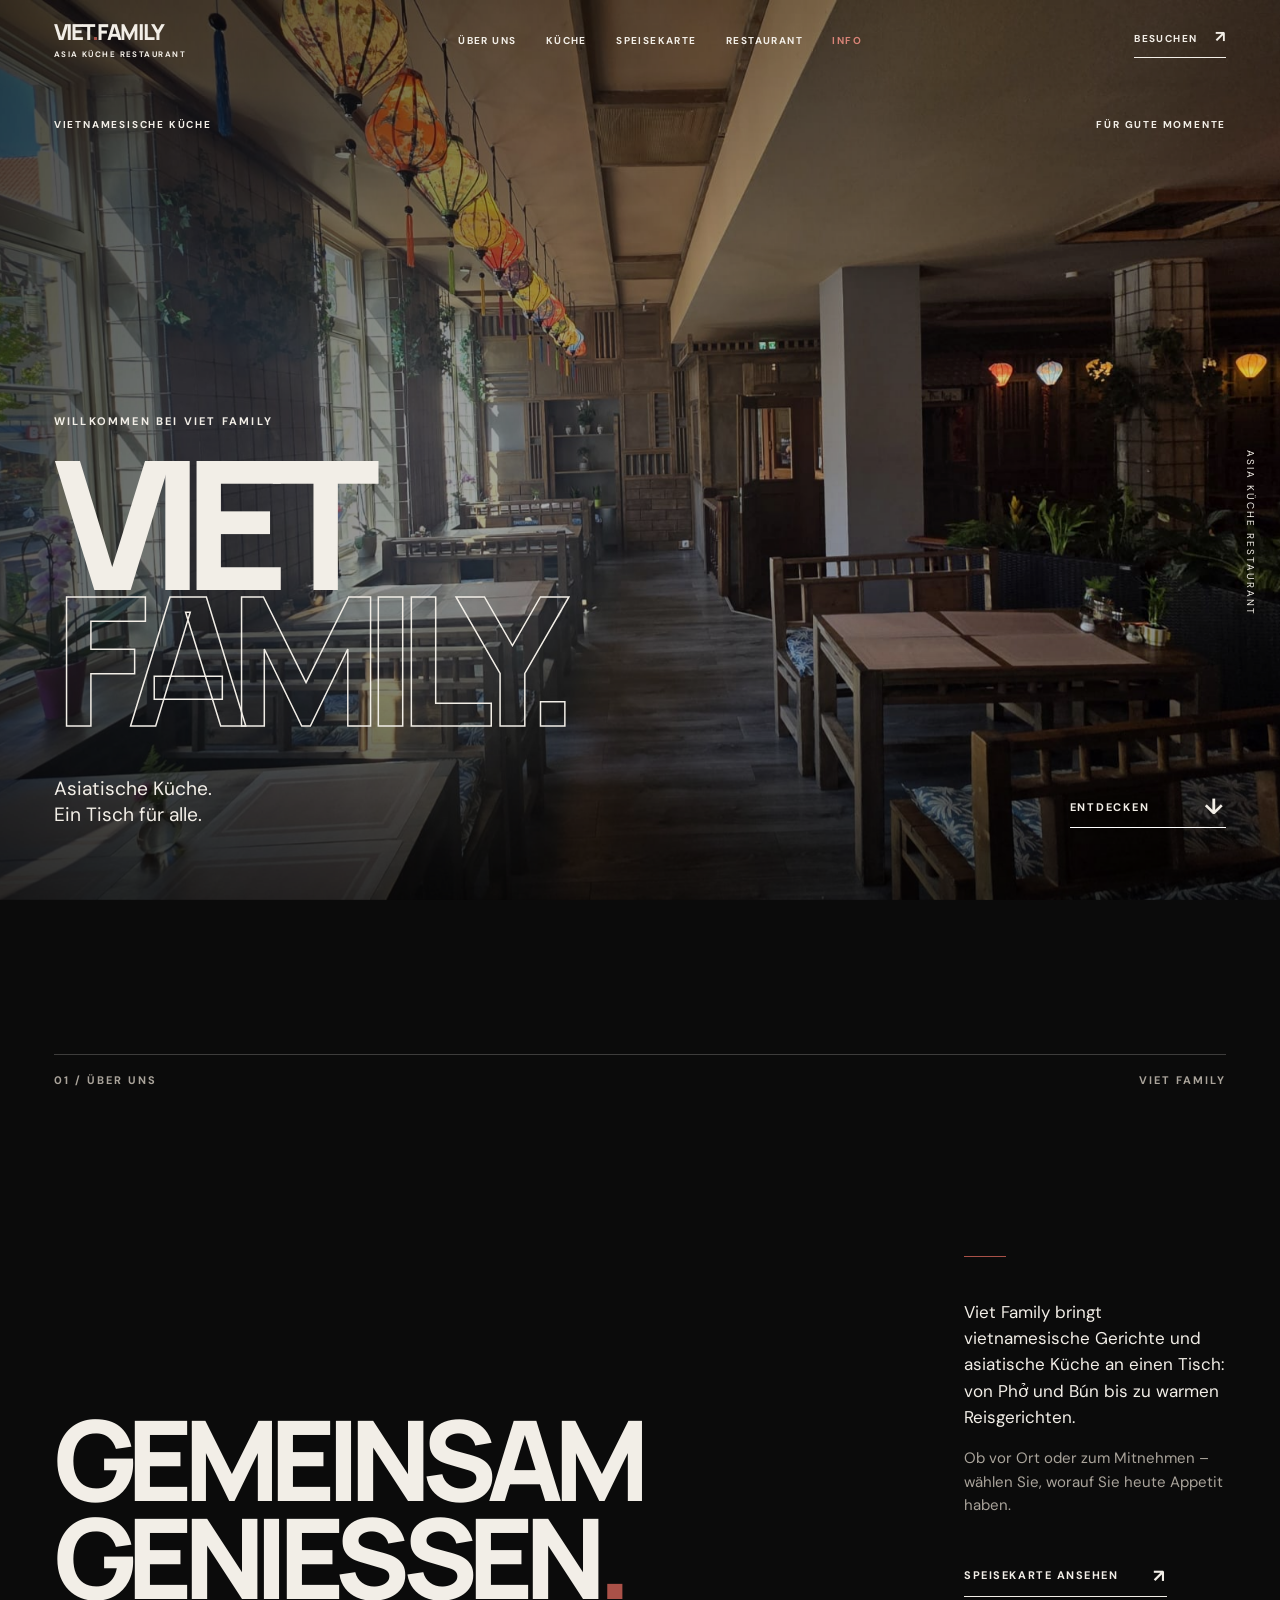
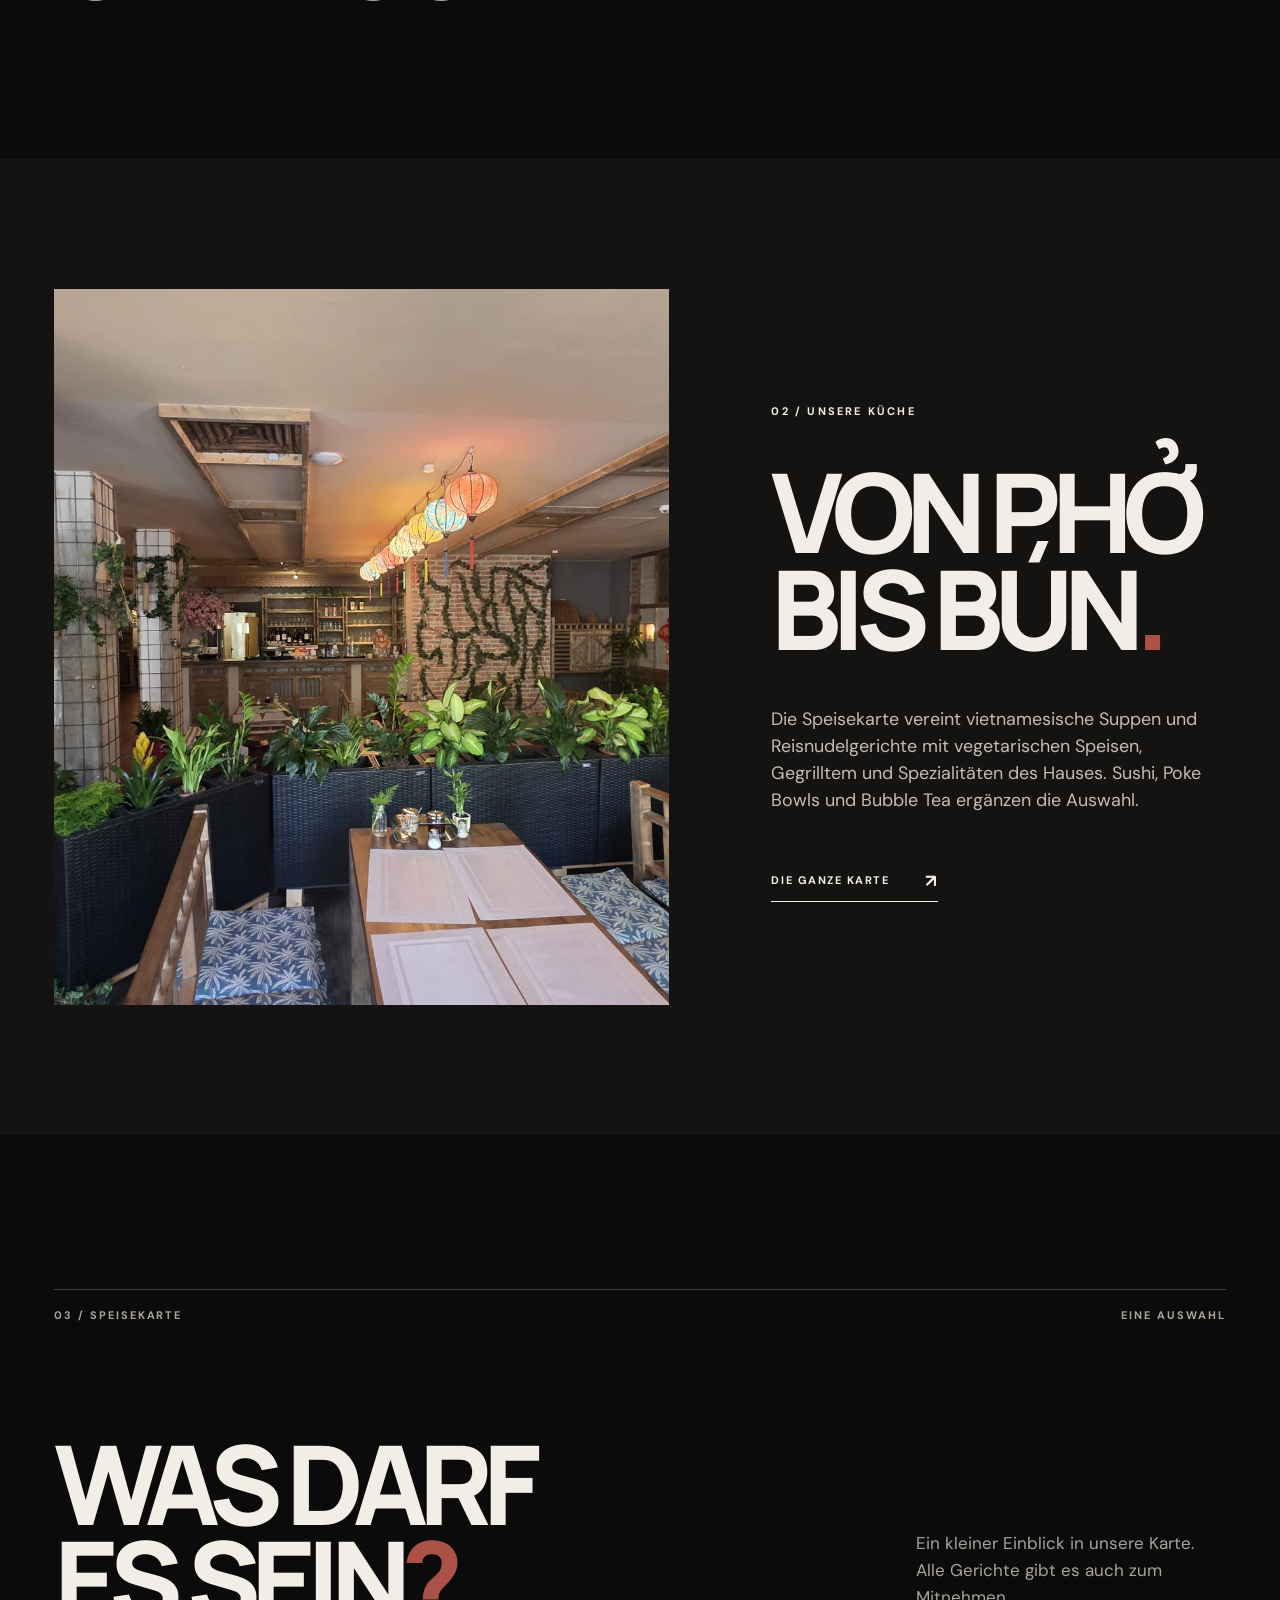
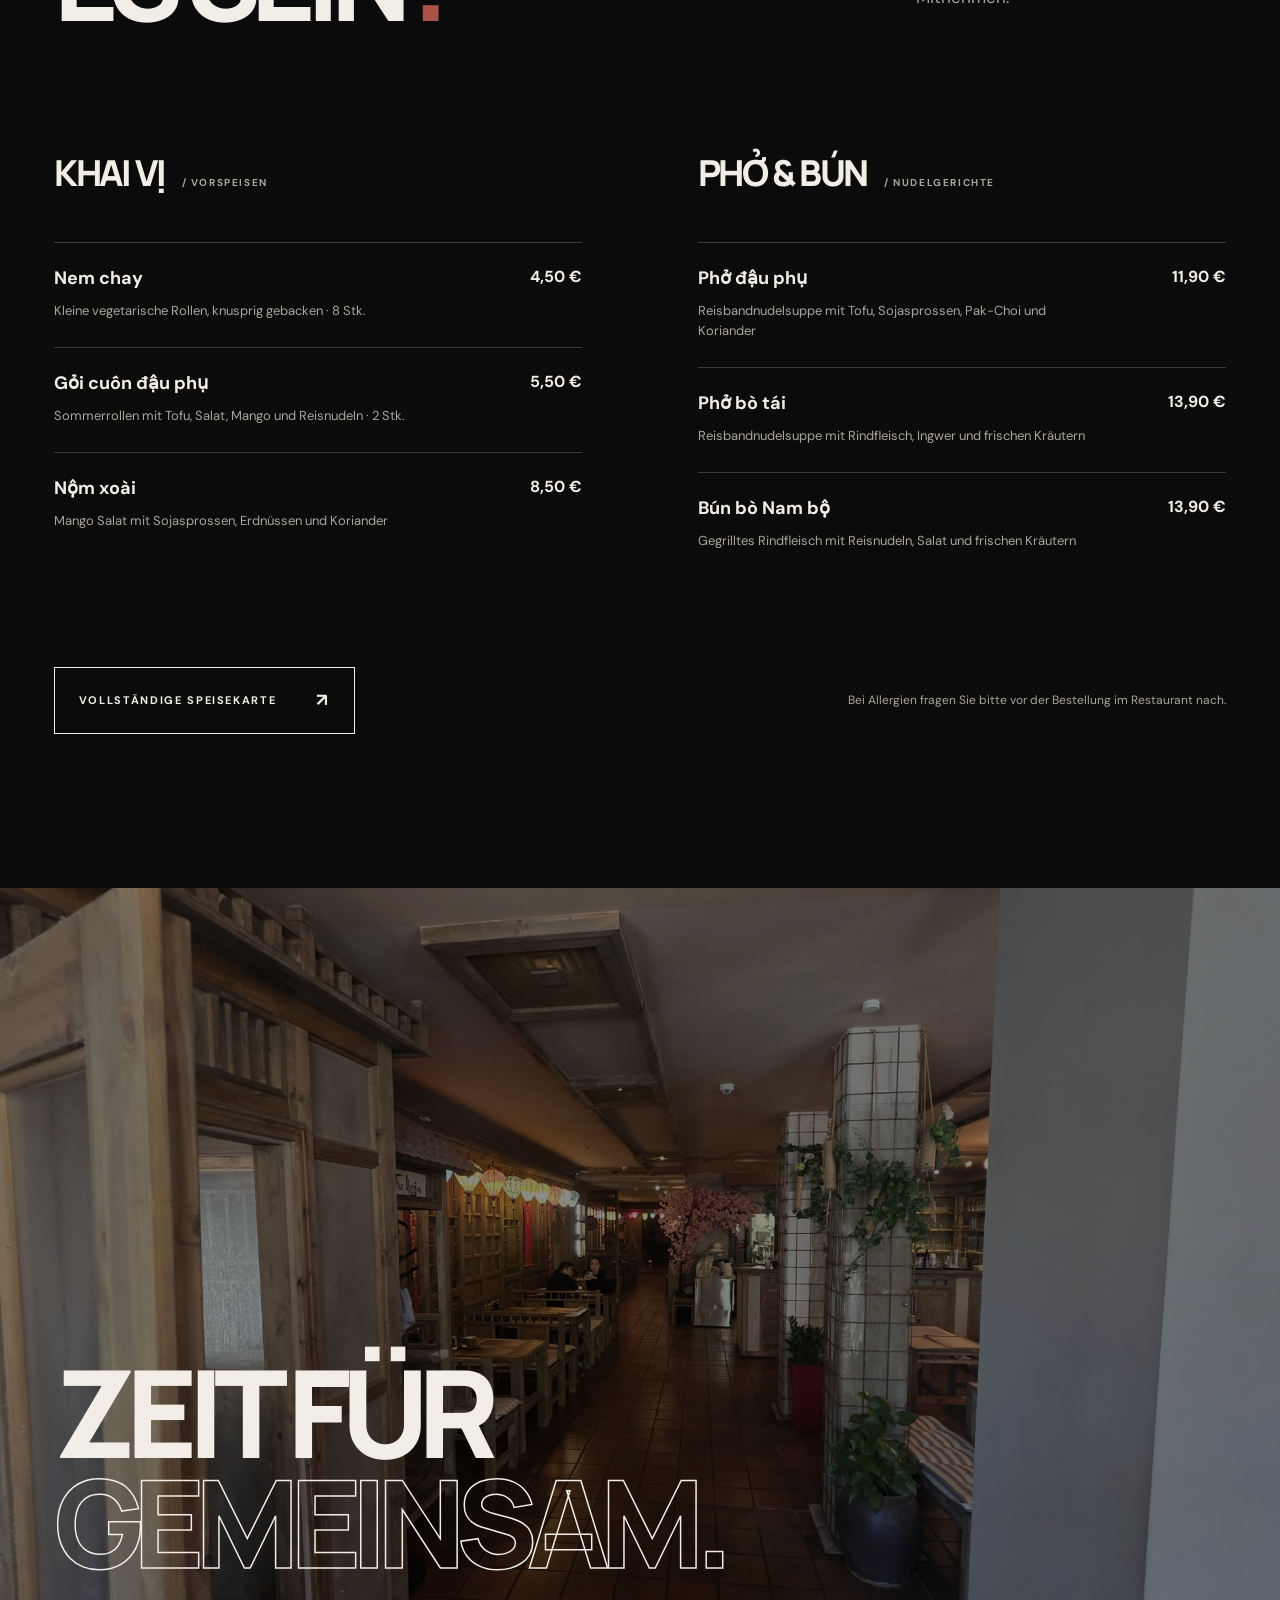
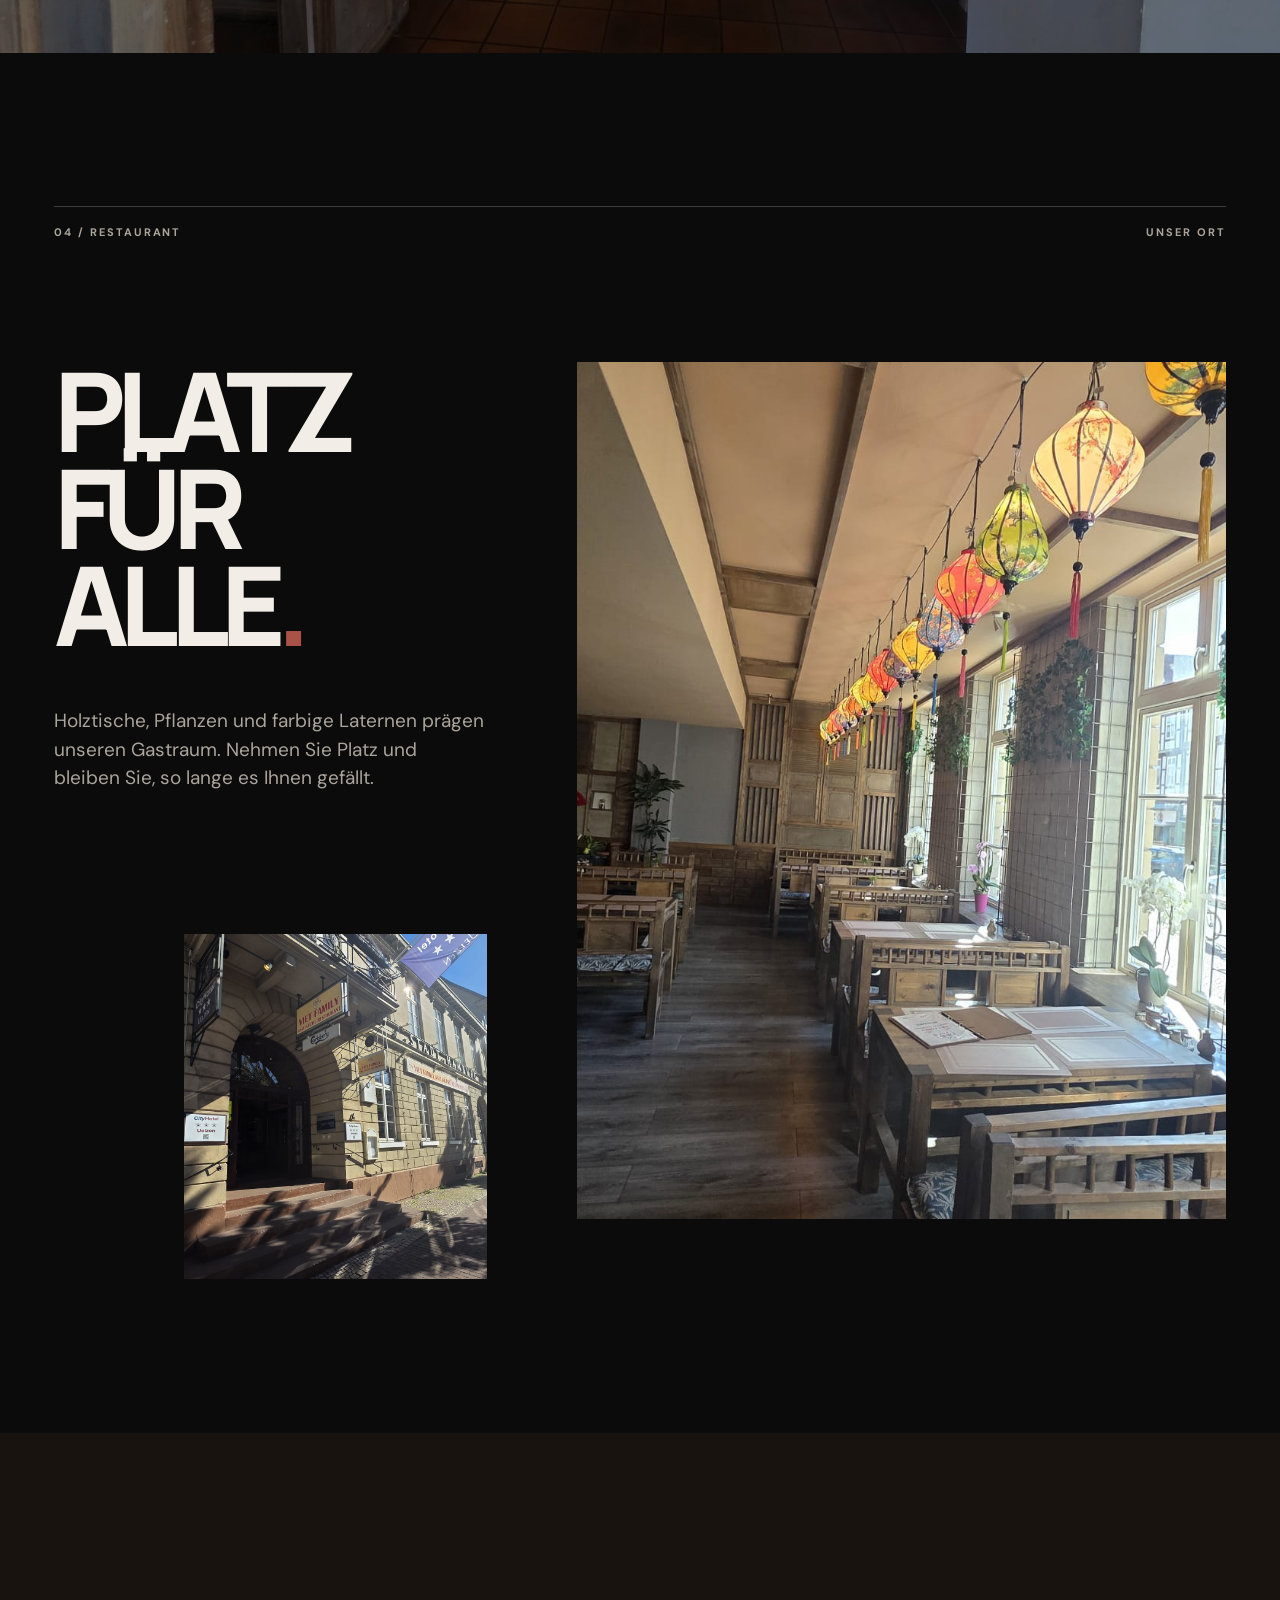
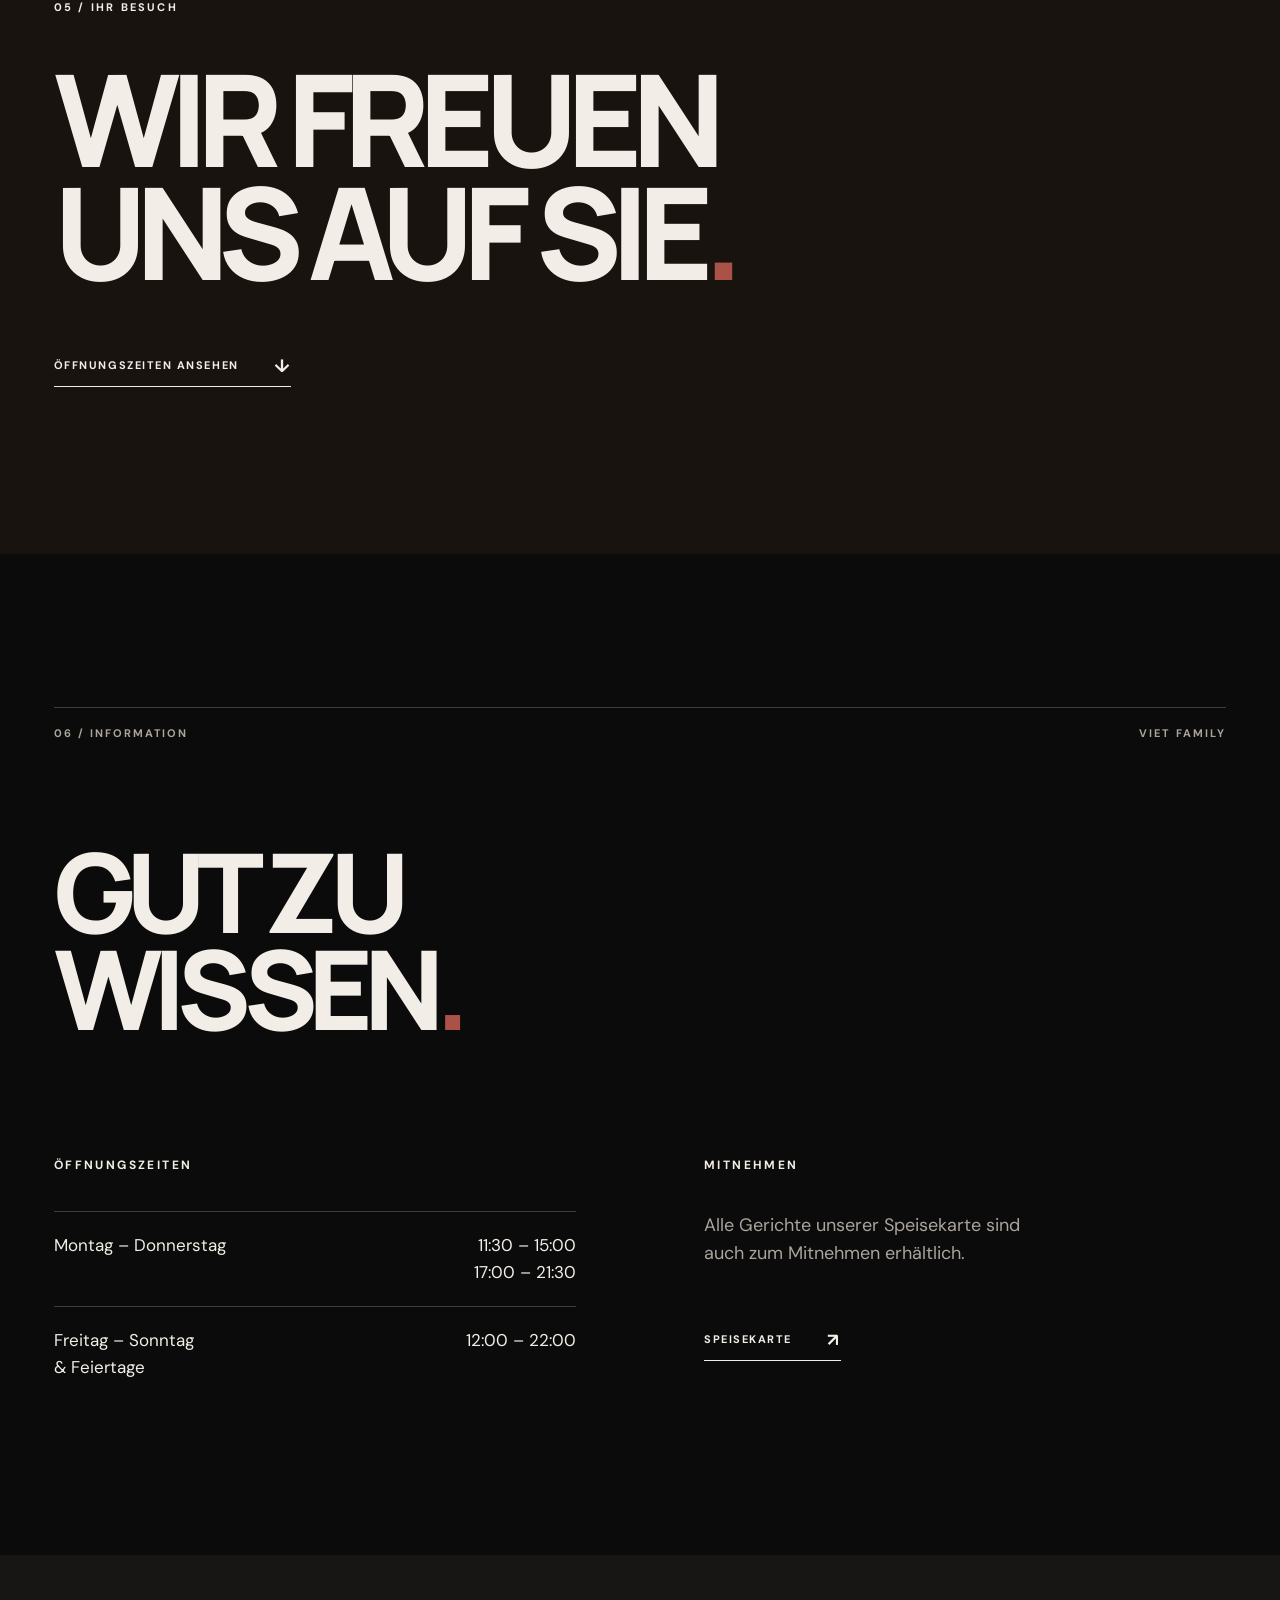
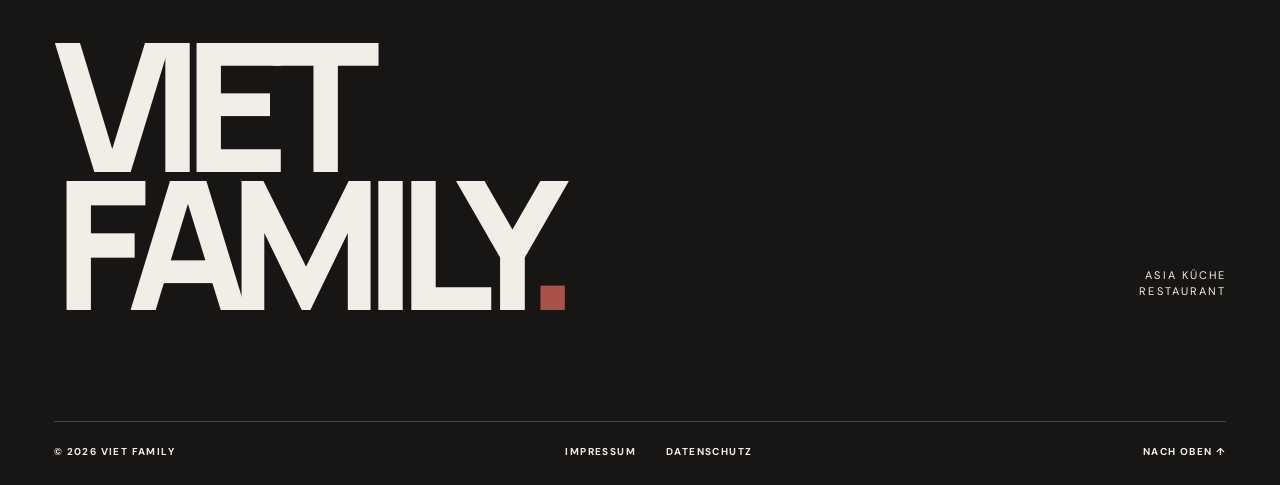
==== commit d42baf81: "Update complete menu from new PDF with sushi and bubble tea" ====
--- a/index.html
+++ b/index.html
@@ -41,13 +41,13 @@
   </section>
   <section id="kueche" class="kitchen section-pad">
     <div class="kitchen-picture reveal"><img src="assets/interior/03.jpg" alt="Blick auf Tische, Pflanzen und die Bar im Viet Family" loading="lazy" width="2000" height="1125"></div>
-    <div class="kitchen-text reveal"><p class="eyebrow">02 / UNSERE KÜCHE</p><h2 class="display">VON PHỞ<br>BIS BÚN<span class="brand-accent">.</span></h2><p>Die Speisekarte vereint vietnamesische Suppen und Reisnudelgerichte mit vegetarischen Speisen, Gegrilltem und Spezialitäten des Hauses.</p><a class="text-link" href="speisekarte.html">DIE GANZE KARTE <span aria-hidden="true">↗</span></a></div>
+    <div class="kitchen-text reveal"><p class="eyebrow">02 / UNSERE KÜCHE</p><h2 class="display">VON PHỞ<br>BIS BÚN<span class="brand-accent">.</span></h2><p>Die Speisekarte vereint vietnamesische Suppen und Reisnudelgerichte mit vegetarischen Speisen, Gegrilltem und Spezialitäten des Hauses. Sushi, Poke Bowls und Bubble Tea ergänzen die Auswahl.</p><a class="text-link" href="speisekarte.html">DIE GANZE KARTE <span aria-hidden="true">↗</span></a></div>
   </section>
   <section id="speisekarte" class="menu-preview section-pad">
     <div class="section-kicker"><span>03 / SPEISEKARTE</span><span>EINE AUSWAHL</span></div>
     <div class="menu-heading"><h2 class="display reveal">WAS DARF<br>ES SEIN<span class="brand-accent">?</span></h2><p>Ein kleiner Einblick in unsere Karte. Alle Gerichte gibt es auch zum Mitnehmen.</p></div>
     <div class="menu-columns">
-      <div class="menu-group"><h3>KHẢI VỊ <small>/ VORSPEISEN</small></h3>
+      <div class="menu-group"><h3>KHAI VỊ <small>/ VORSPEISEN</small></h3>
         <div class="dish"><div><strong>Nem chay</strong><p>Kleine vegetarische Rollen, knusprig gebacken · 8 Stk.</p></div><span>4,50 €</span></div>
         <div class="dish"><div><strong>Gỏi cuốn đậu phụ</strong><p>Sommerrollen mit Tofu, Salat, Mango und Reisnudeln · 2 Stk.</p></div><span>5,50 €</span></div>
         <div class="dish"><div><strong>Nộm xoài</strong><p>Mango Salat mit Sojasprossen, Erdnüssen und Koriander</p></div><span>8,50 €</span></div>
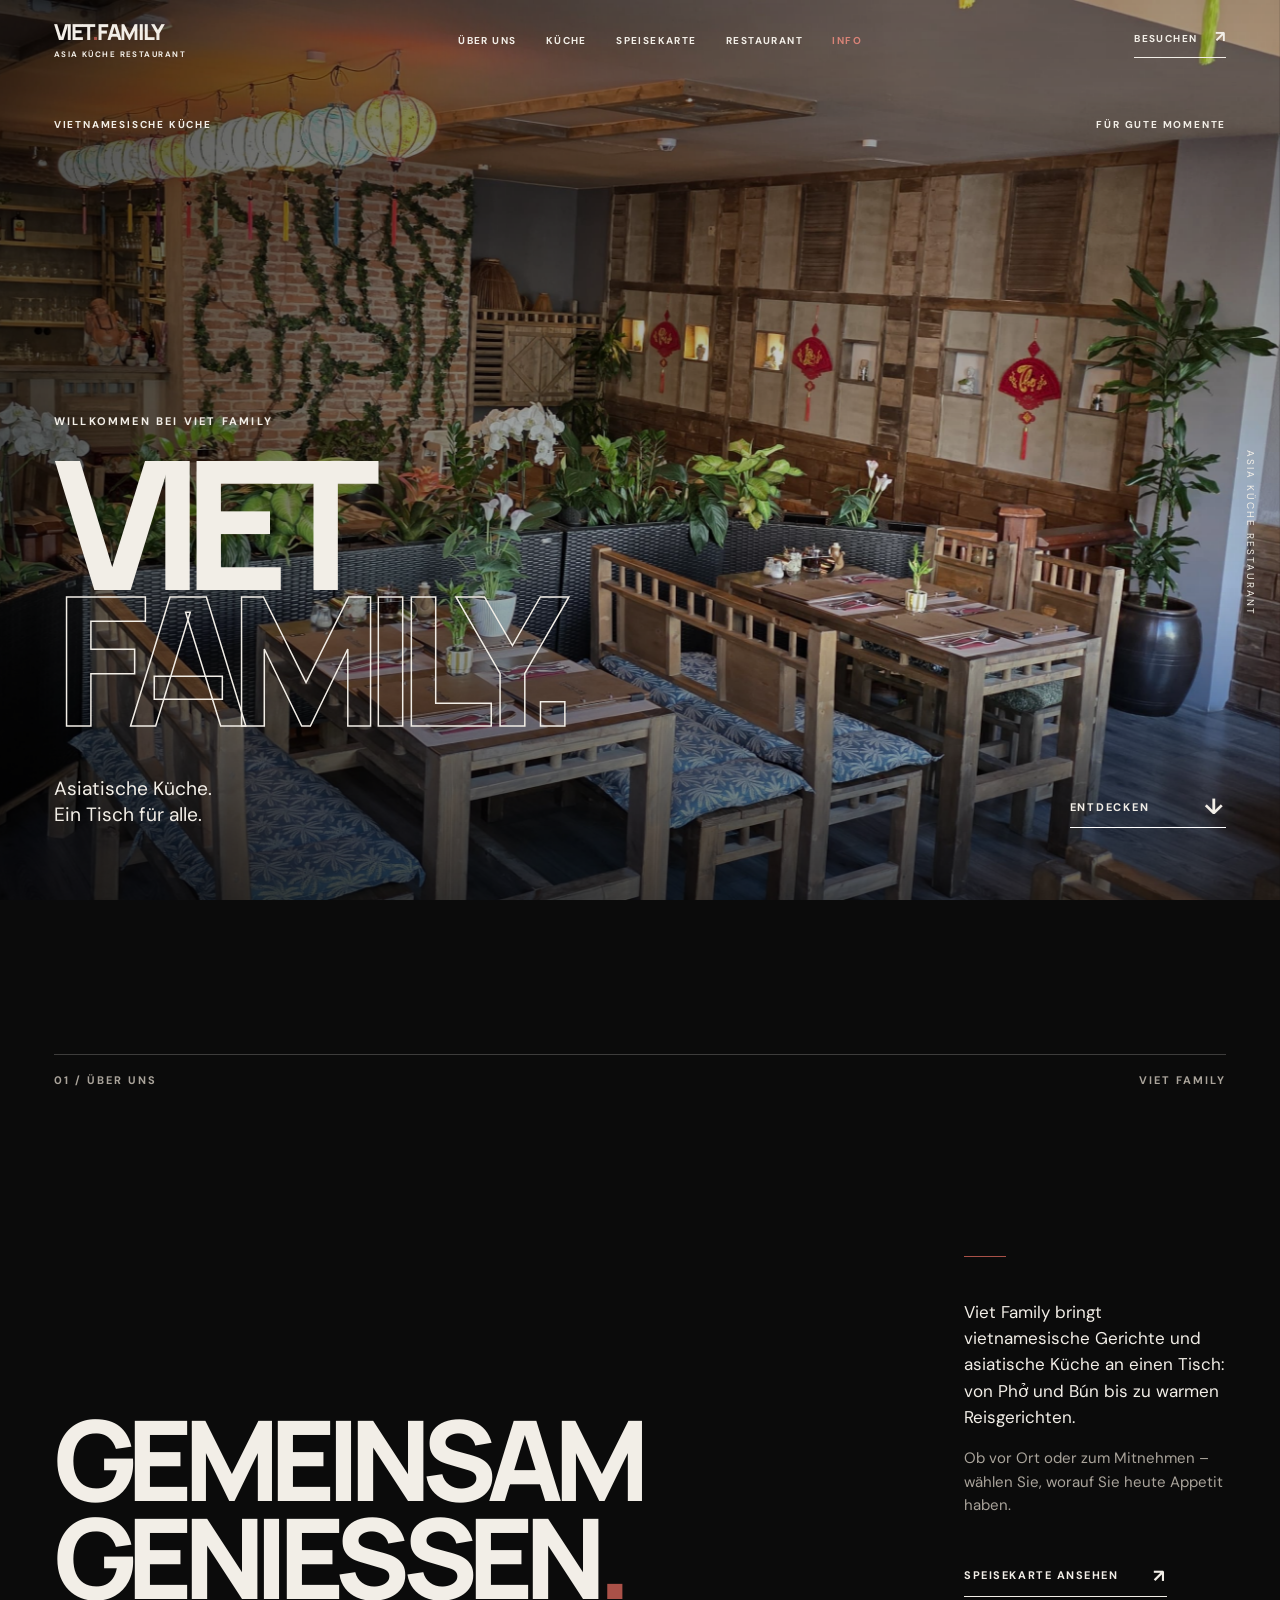
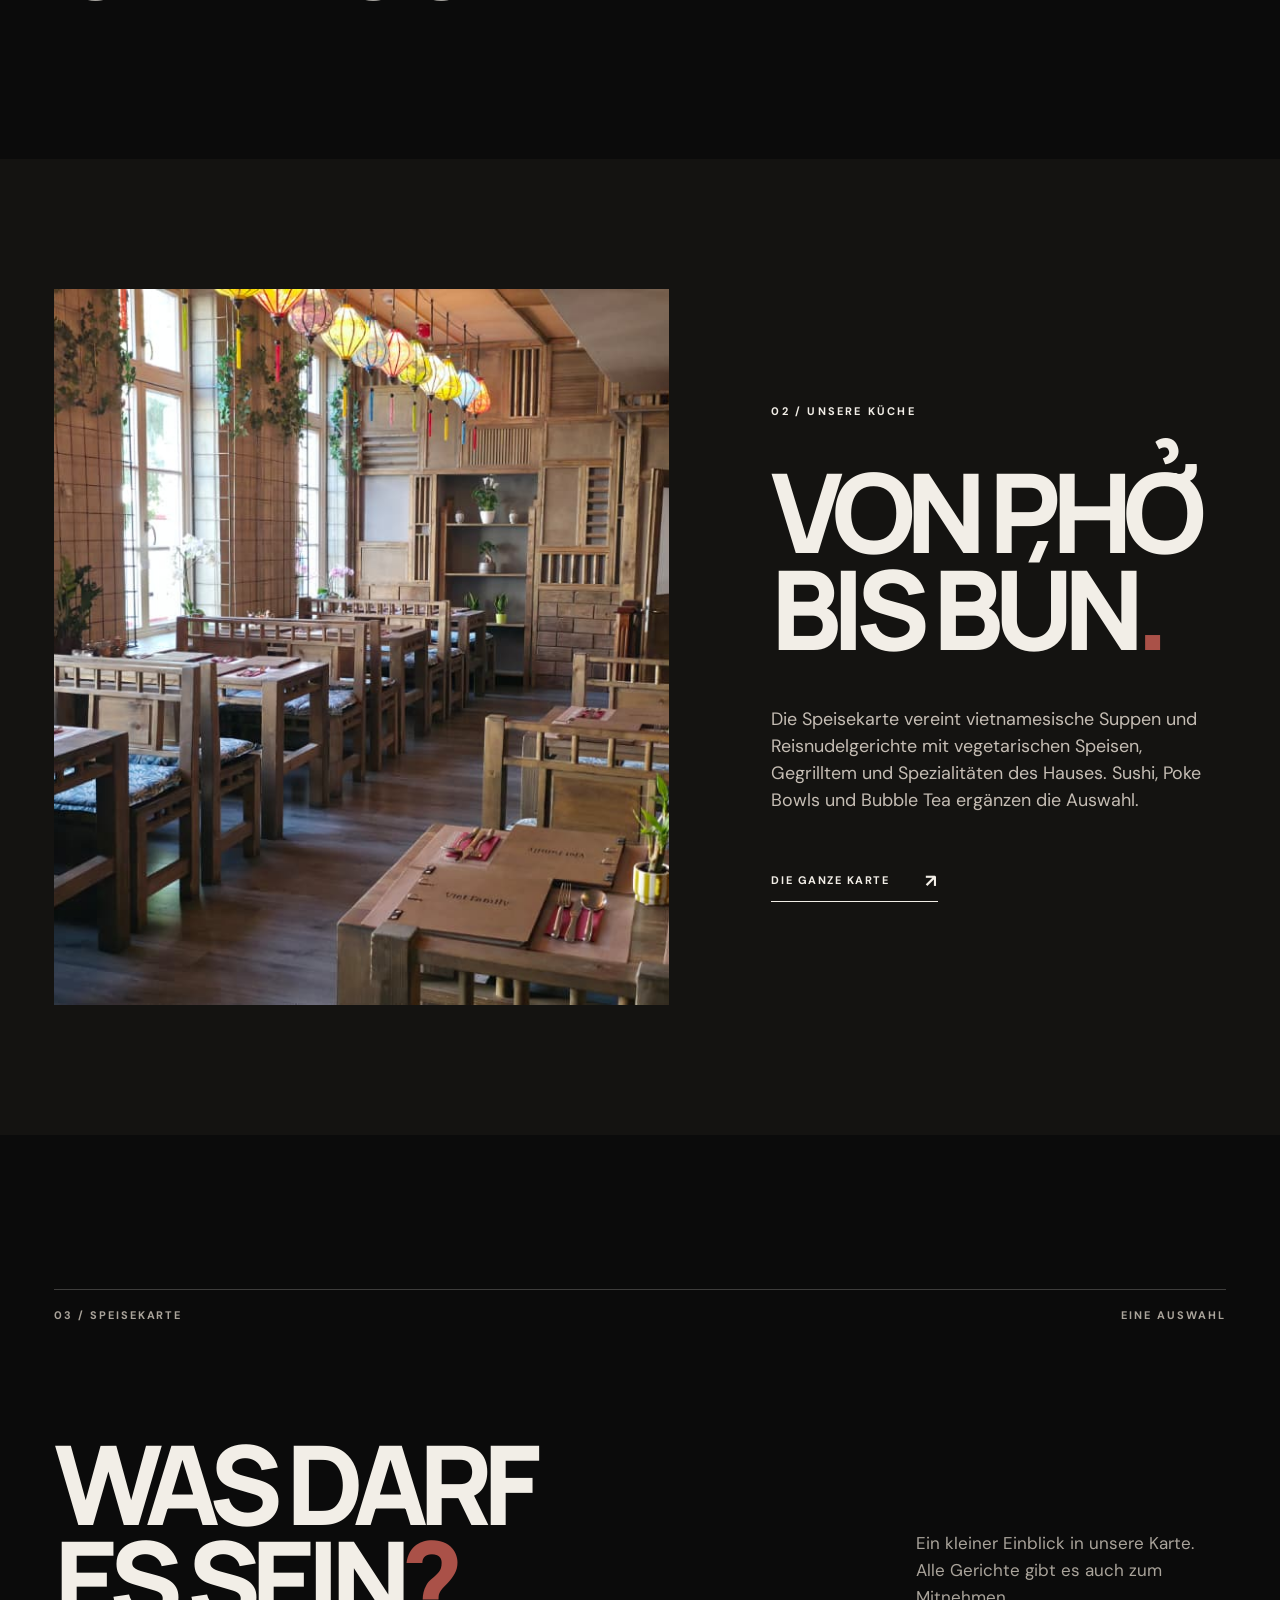
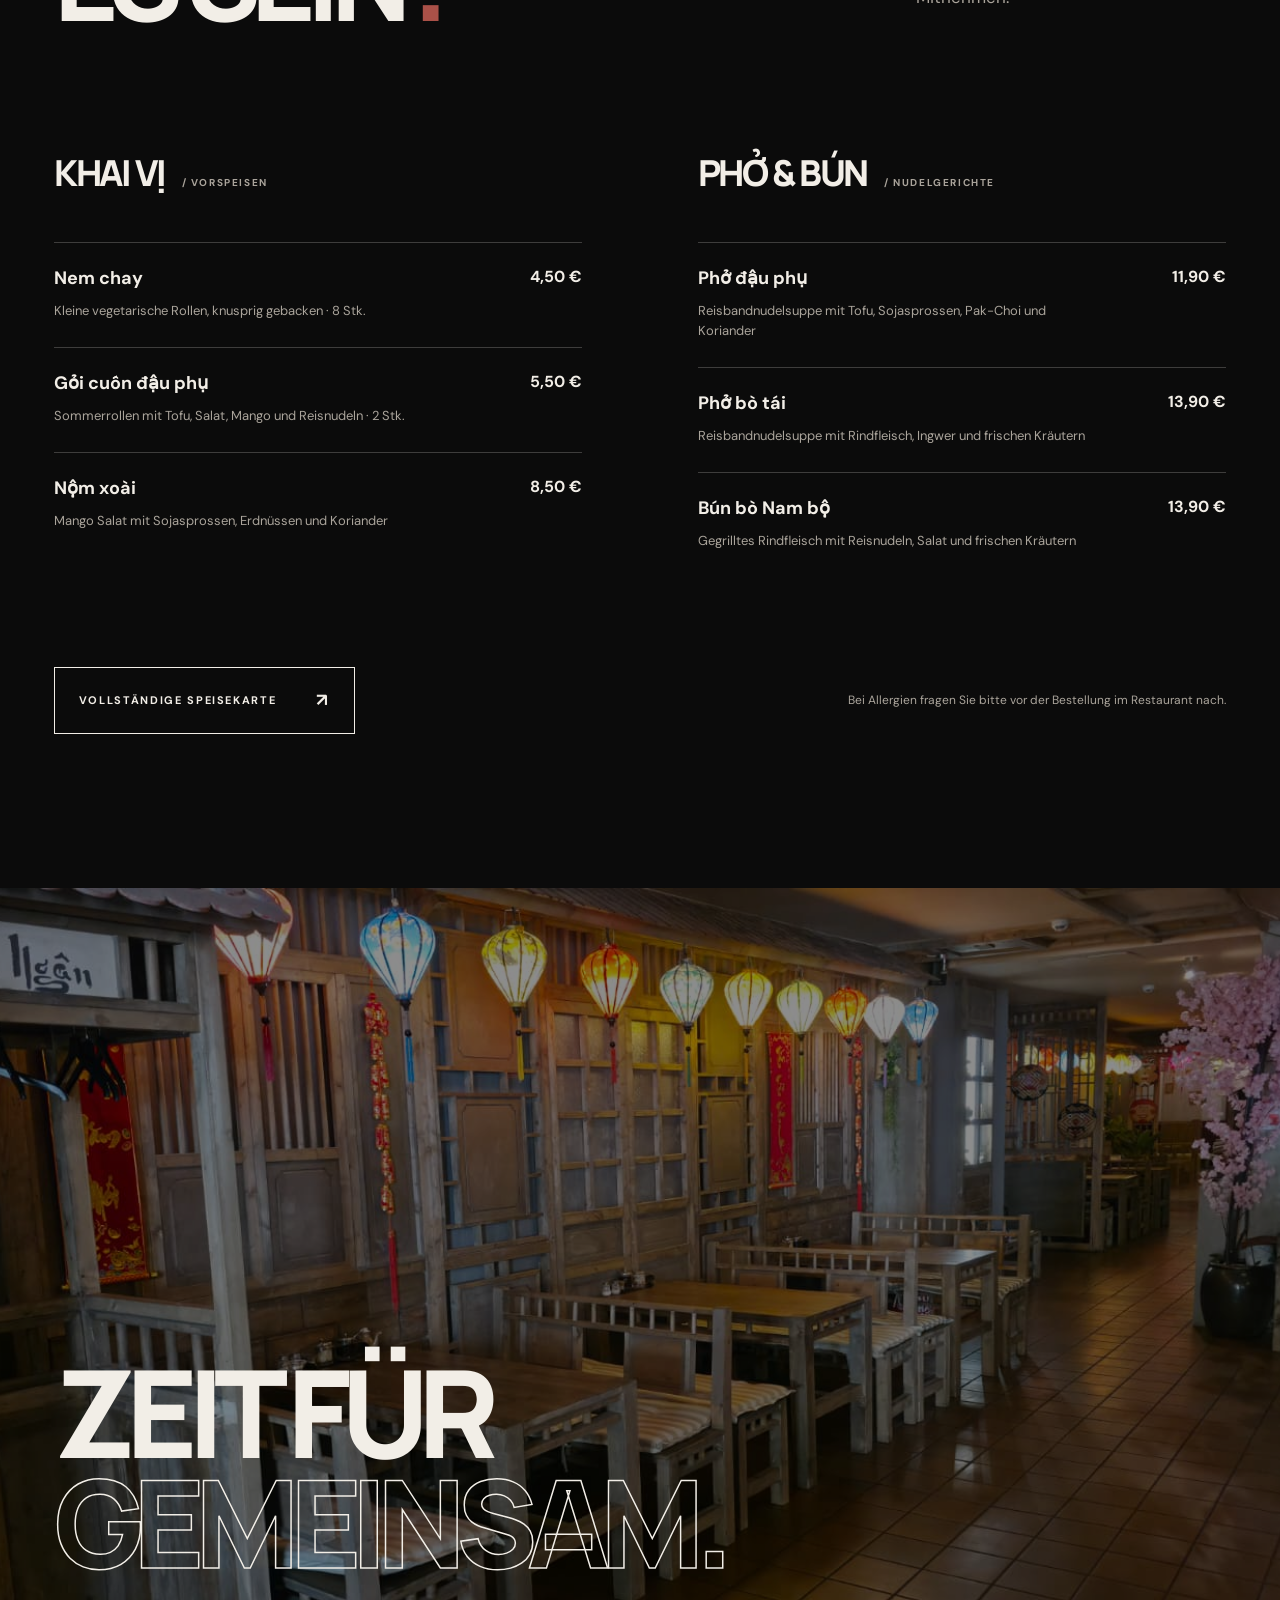
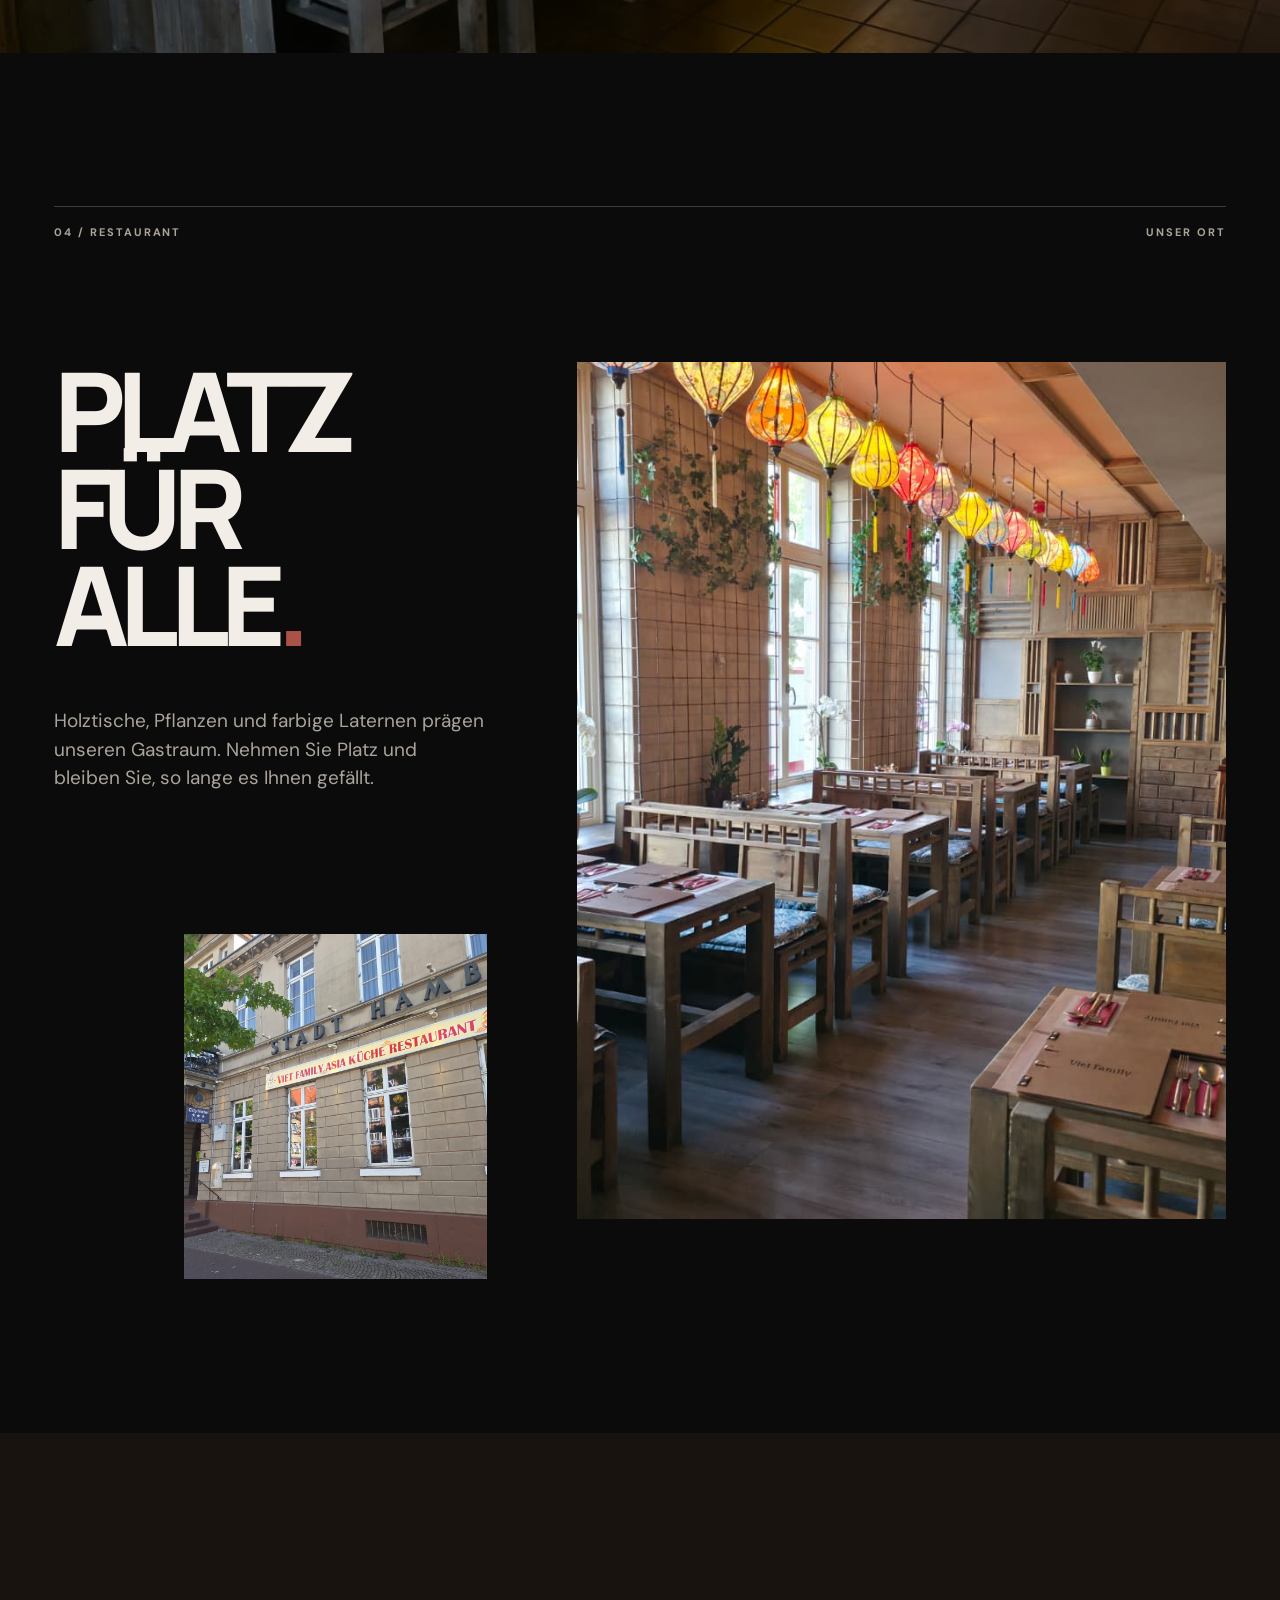
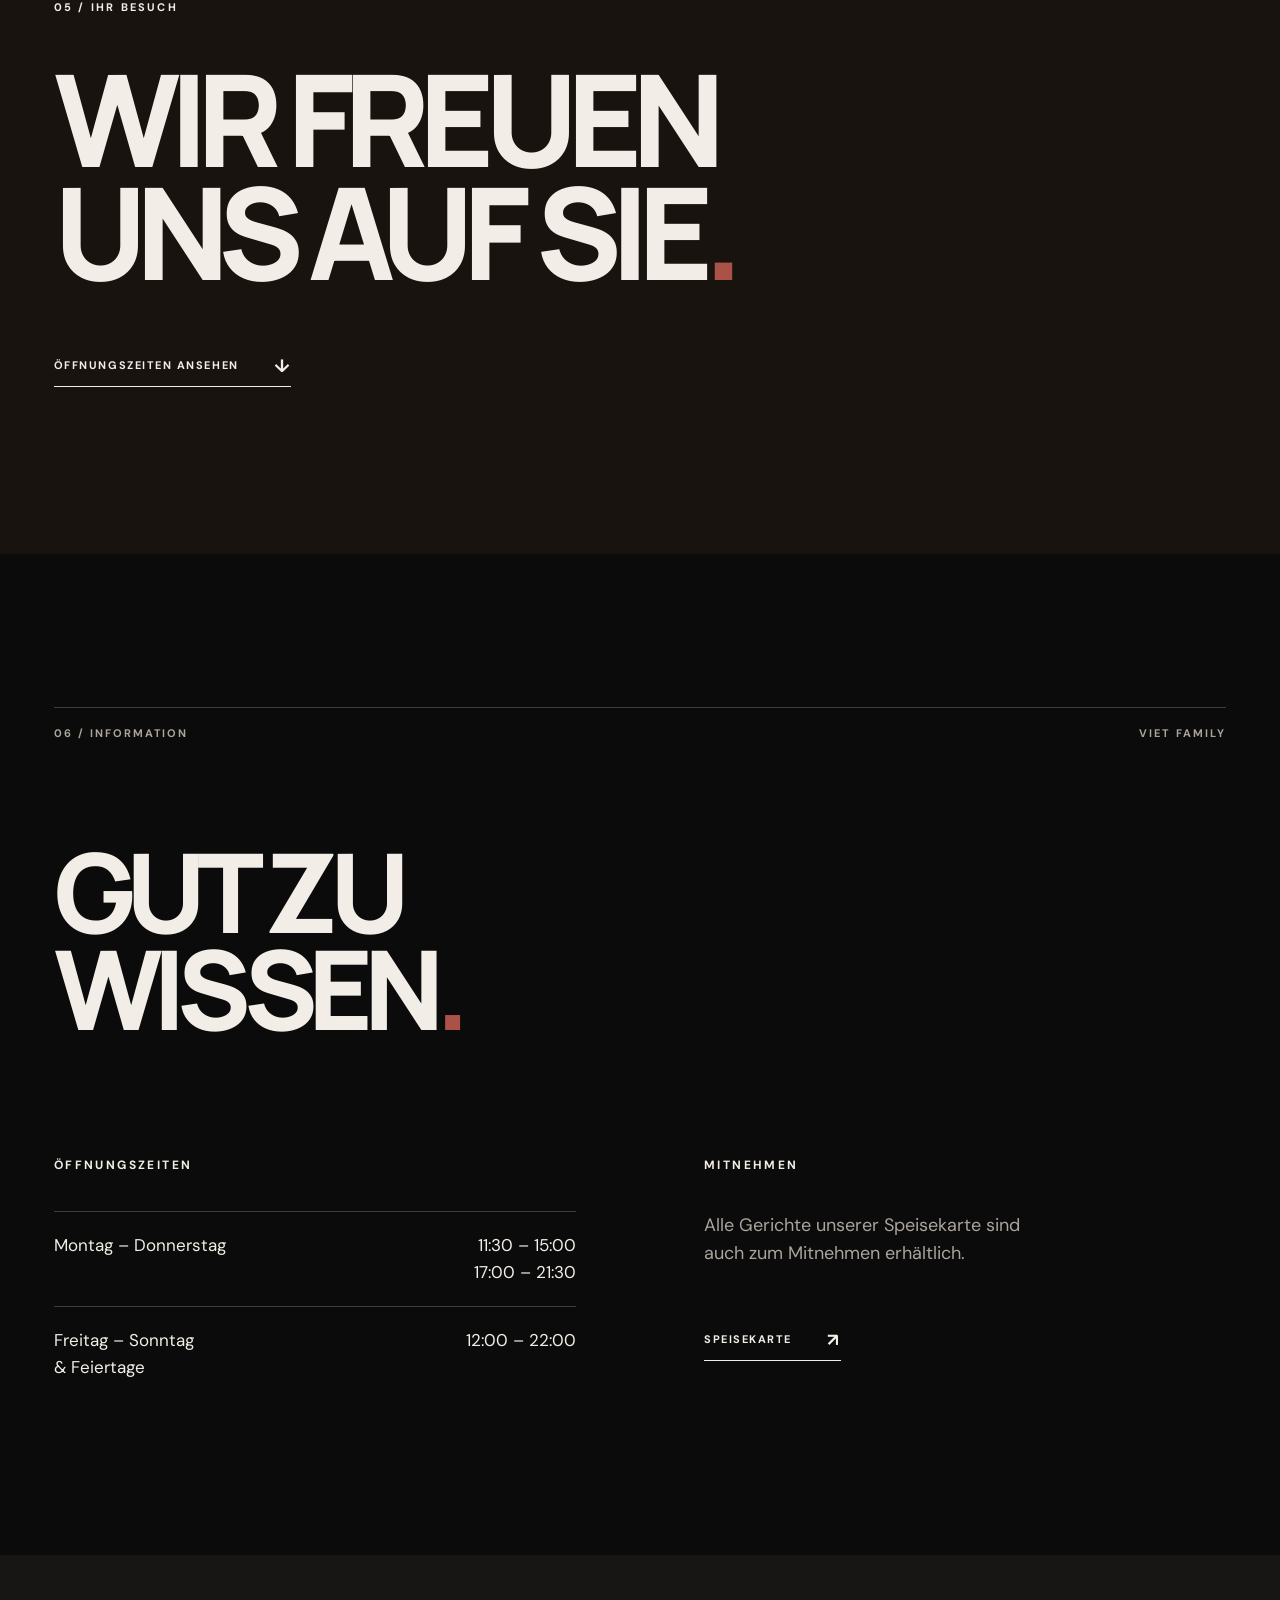
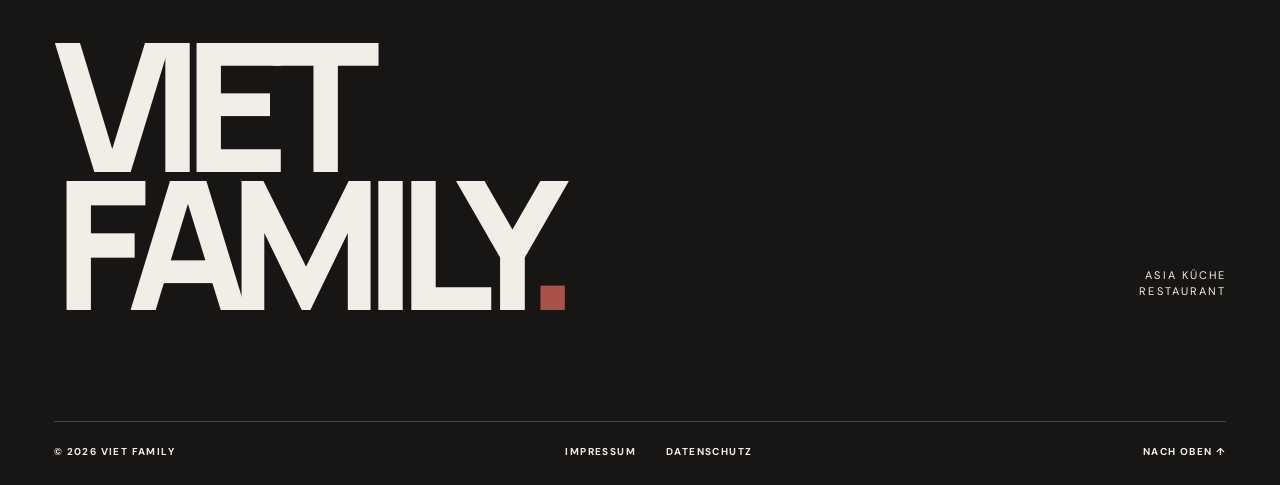
==== commit 5c12db2c: "Replace restaurant photos with updated interior and exterior images" ====
--- a/index.html
+++ b/index.html
@@ -8,11 +8,11 @@
   <meta property="og:type" content="website">
   <meta property="og:title" content="Viet Family — Asia Küche Restaurant">
   <meta property="og:description" content="Vietnamesische Küche, ein Platz für die Familie. Speisen auch zum Mitnehmen.">
-  <meta property="og:image" content="assets/interior/01.jpg">
+  <meta property="og:image" content="assets/interior/restaurant-hero.jpg">
   <title>Viet Family — Asia Küche Restaurant</title>
   <link rel="stylesheet" href="css/styles.css">
   <script defer src="js/main.js"></script>
-  <script type="application/ld+json">{"@context":"https://schema.org","@type":"Restaurant","name":"Viet Family Asia Küche Restaurant","servesCuisine":"Vietnamese","image":"assets/interior/01.jpg","openingHoursSpecification":[{"@type":"OpeningHoursSpecification","dayOfWeek":["Monday","Tuesday","Wednesday","Thursday"],"opens":"11:30","closes":"15:00"},{"@type":"OpeningHoursSpecification","dayOfWeek":["Monday","Tuesday","Wednesday","Thursday"],"opens":"17:00","closes":"21:30"},{"@type":"OpeningHoursSpecification","dayOfWeek":["Friday","Saturday","Sunday"],"opens":"12:00","closes":"22:00"}]}</script>
+  <script type="application/ld+json">{"@context":"https://schema.org","@type":"Restaurant","name":"Viet Family Asia Küche Restaurant","servesCuisine":"Vietnamese","image":"assets/interior/restaurant-hero.jpg","openingHoursSpecification":[{"@type":"OpeningHoursSpecification","dayOfWeek":["Monday","Tuesday","Wednesday","Thursday"],"opens":"11:30","closes":"15:00"},{"@type":"OpeningHoursSpecification","dayOfWeek":["Monday","Tuesday","Wednesday","Thursday"],"opens":"17:00","closes":"21:30"},{"@type":"OpeningHoursSpecification","dayOfWeek":["Friday","Saturday","Sunday"],"opens":"12:00","closes":"22:00"}]}</script>
 </head>
 <body>
 <a class="skip" href="#main">Zum Inhalt springen</a>
@@ -29,7 +29,7 @@
 </nav>
 <main id="main">
   <section class="hero" aria-labelledby="hero-title">
-    <img class="hero-image" src="assets/interior/01.jpg" alt="Gastraum des Viet Family mit Holztischen und farbigen Laternen" fetchpriority="high" width="2000" height="1125">
+    <picture><source media="(max-width: 640px)" srcset="assets/interior/restaurant-window-tables.jpg"><img class="hero-image" src="assets/interior/restaurant-hero.jpg" alt="Gastraum des Viet Family mit Holztischen, Pflanzen und farbigen Laternen" fetchpriority="high" width="4000" height="1848"></picture>
     <div class="hero-shade"></div>
     <div class="hero-topline"><span>VIETNAMESISCHE KÜCHE</span><span>FÜR GUTE MOMENTE</span></div>
     <div class="hero-content"><p class="eyebrow">WILLKOMMEN BEI VIET FAMILY</p><h1 id="hero-title">VIET<br><em>FAMILY.</em></h1><div class="hero-bottom"><p>Asiatische Küche.<br>Ein Tisch für alle.</p><a href="#ueber" class="discover">ENTDECKEN <span aria-hidden="true">↓</span></a></div></div>
@@ -40,7 +40,7 @@
     <div class="intro-grid"><h2 class="display reveal">GEMEINSAM<br>GENIESSEN<span class="brand-accent">.</span></h2><div class="intro-copy reveal"><span class="tiny-line"></span><p>Viet Family bringt vietnamesische Gerichte und asiatische Küche an einen Tisch: von Phở und Bún bis zu warmen Reisgerichten.</p><p>Ob vor Ort oder zum Mitnehmen – wählen Sie, worauf Sie heute Appetit haben.</p><a class="text-link" href="#speisekarte">SPEISEKARTE ANSEHEN <span aria-hidden="true">↗</span></a></div></div>
   </section>
   <section id="kueche" class="kitchen section-pad">
-    <div class="kitchen-picture reveal"><img src="assets/interior/03.jpg" alt="Blick auf Tische, Pflanzen und die Bar im Viet Family" loading="lazy" width="2000" height="1125"></div>
+    <div class="kitchen-picture reveal"><img src="assets/interior/restaurant-dining.jpg" alt="Gedeckte Tische, Pflanzen und die Bar im Viet Family" loading="lazy" width="1600" height="738"></div>
     <div class="kitchen-text reveal"><p class="eyebrow">02 / UNSERE KÜCHE</p><h2 class="display">VON PHỞ<br>BIS BÚN<span class="brand-accent">.</span></h2><p>Die Speisekarte vereint vietnamesische Suppen und Reisnudelgerichte mit vegetarischen Speisen, Gegrilltem und Spezialitäten des Hauses. Sushi, Poke Bowls und Bubble Tea ergänzen die Auswahl.</p><a class="text-link" href="speisekarte.html">DIE GANZE KARTE <span aria-hidden="true">↗</span></a></div>
   </section>
   <section id="speisekarte" class="menu-preview section-pad">
@@ -60,10 +60,10 @@
     </div>
     <div class="menu-more"><a class="outline-link" href="speisekarte.html">VOLLSTÄNDIGE SPEISEKARTE <span aria-hidden="true">↗</span></a><p>Bei Allergien fragen Sie bitte vor der Bestellung im Restaurant nach.</p></div>
   </section>
-  <section class="image-break"><img src="assets/interior/04.jpg" alt="Laternen und Sitzplätze im Viet Family Restaurant" loading="lazy" width="2000" height="1125"><p>ZEIT FÜR<br><em>GEMEINSAM.</em></p></section>
+  <section class="image-break"><img src="assets/interior/restaurant-lanterns.jpg" alt="Bunte Laternen über den Sitzplätzen im Viet Family Restaurant" loading="lazy" width="1600" height="738"><p>ZEIT FÜR<br><em>GEMEINSAM.</em></p></section>
   <section id="restaurant" class="restaurant section-pad">
     <div class="section-kicker"><span>04 / RESTAURANT</span><span>UNSER ORT</span></div>
-    <div class="restaurant-grid"><div><h2 class="display reveal">PLATZ<br>FÜR ALLE<span class="brand-accent">.</span></h2><p>Holztische, Pflanzen und farbige Laternen prägen unseren Gastraum. Nehmen Sie Platz und bleiben Sie, so lange es Ihnen gefällt.</p><figure class="restaurant-small reveal"><img src="assets/interior/08.jpg" alt="Blick in den hinteren Gastraum" loading="lazy" width="2000" height="1125"></figure></div><figure class="restaurant-large reveal"><img src="assets/interior/02.jpg" alt="Tische an den Fenstern und Laternen im Restaurant" loading="lazy" width="2000" height="1125"></figure></div>
+    <div class="restaurant-grid"><div><h2 class="display reveal">PLATZ<br>FÜR ALLE<span class="brand-accent">.</span></h2><p>Holztische, Pflanzen und farbige Laternen prägen unseren Gastraum. Nehmen Sie Platz und bleiben Sie, so lange es Ihnen gefällt.</p><figure class="restaurant-small reveal"><img src="assets/interior/restaurant-exterior.jpg" alt="Außenansicht des Viet Family Restaurants mit Eingang und Schriftzug" loading="lazy" width="1600" height="1200"></figure></div><figure class="restaurant-large reveal"><img src="assets/interior/restaurant-window-tables.jpg" alt="Sitzplätze an den Fenstern unter den bunten Laternen" loading="lazy" width="738" height="1600"></figure></div>
   </section>
   <section class="visit-banner" id="besuch"><span class="eyebrow">05 / IHR BESUCH</span><h2>WIR FREUEN<br>UNS AUF SIE<span class="brand-accent">.</span></h2><a class="text-link" href="#info">ÖFFNUNGSZEITEN ANSEHEN <span aria-hidden="true">↓</span></a></section>
   <section id="info" class="info section-pad"><div class="section-kicker"><span>06 / INFORMATION</span><span>VIET FAMILY</span></div><h2 class="display">GUT ZU<br>WISSEN<span class="brand-accent">.</span></h2><div class="info-grid"><div><h3>ÖFFNUNGSZEITEN</h3><div class="hours"><span>Montag – Donnerstag</span><span>11:30 – 15:00<br>17:00 – 21:30</span></div><div class="hours"><span>Freitag – Sonntag<br>& Feiertage</span><span>12:00 – 22:00</span></div></div><div><h3>MITNEHMEN</h3><p>Alle Gerichte unserer Speisekarte sind auch zum Mitnehmen erhältlich.</p><a class="text-link" href="speisekarte.html">SPEISEKARTE <span aria-hidden="true">↗</span></a></div></div></section>
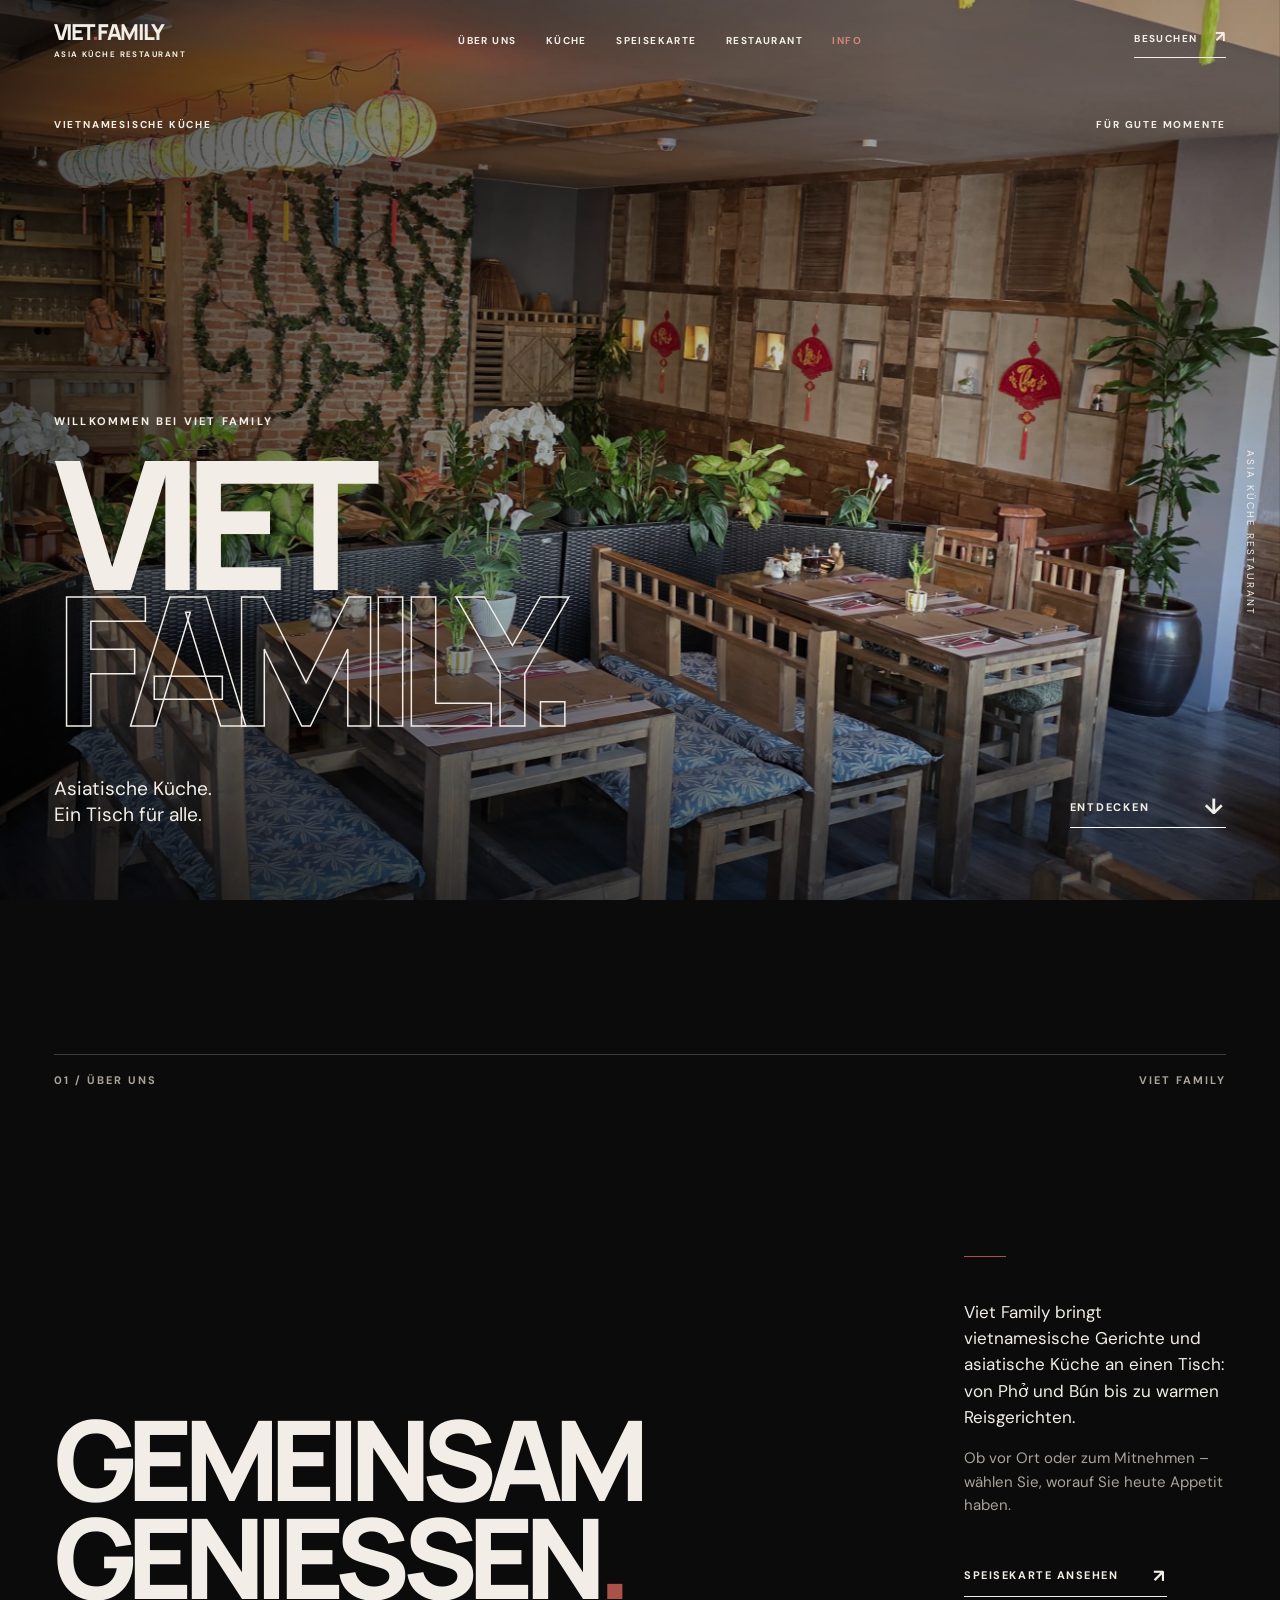
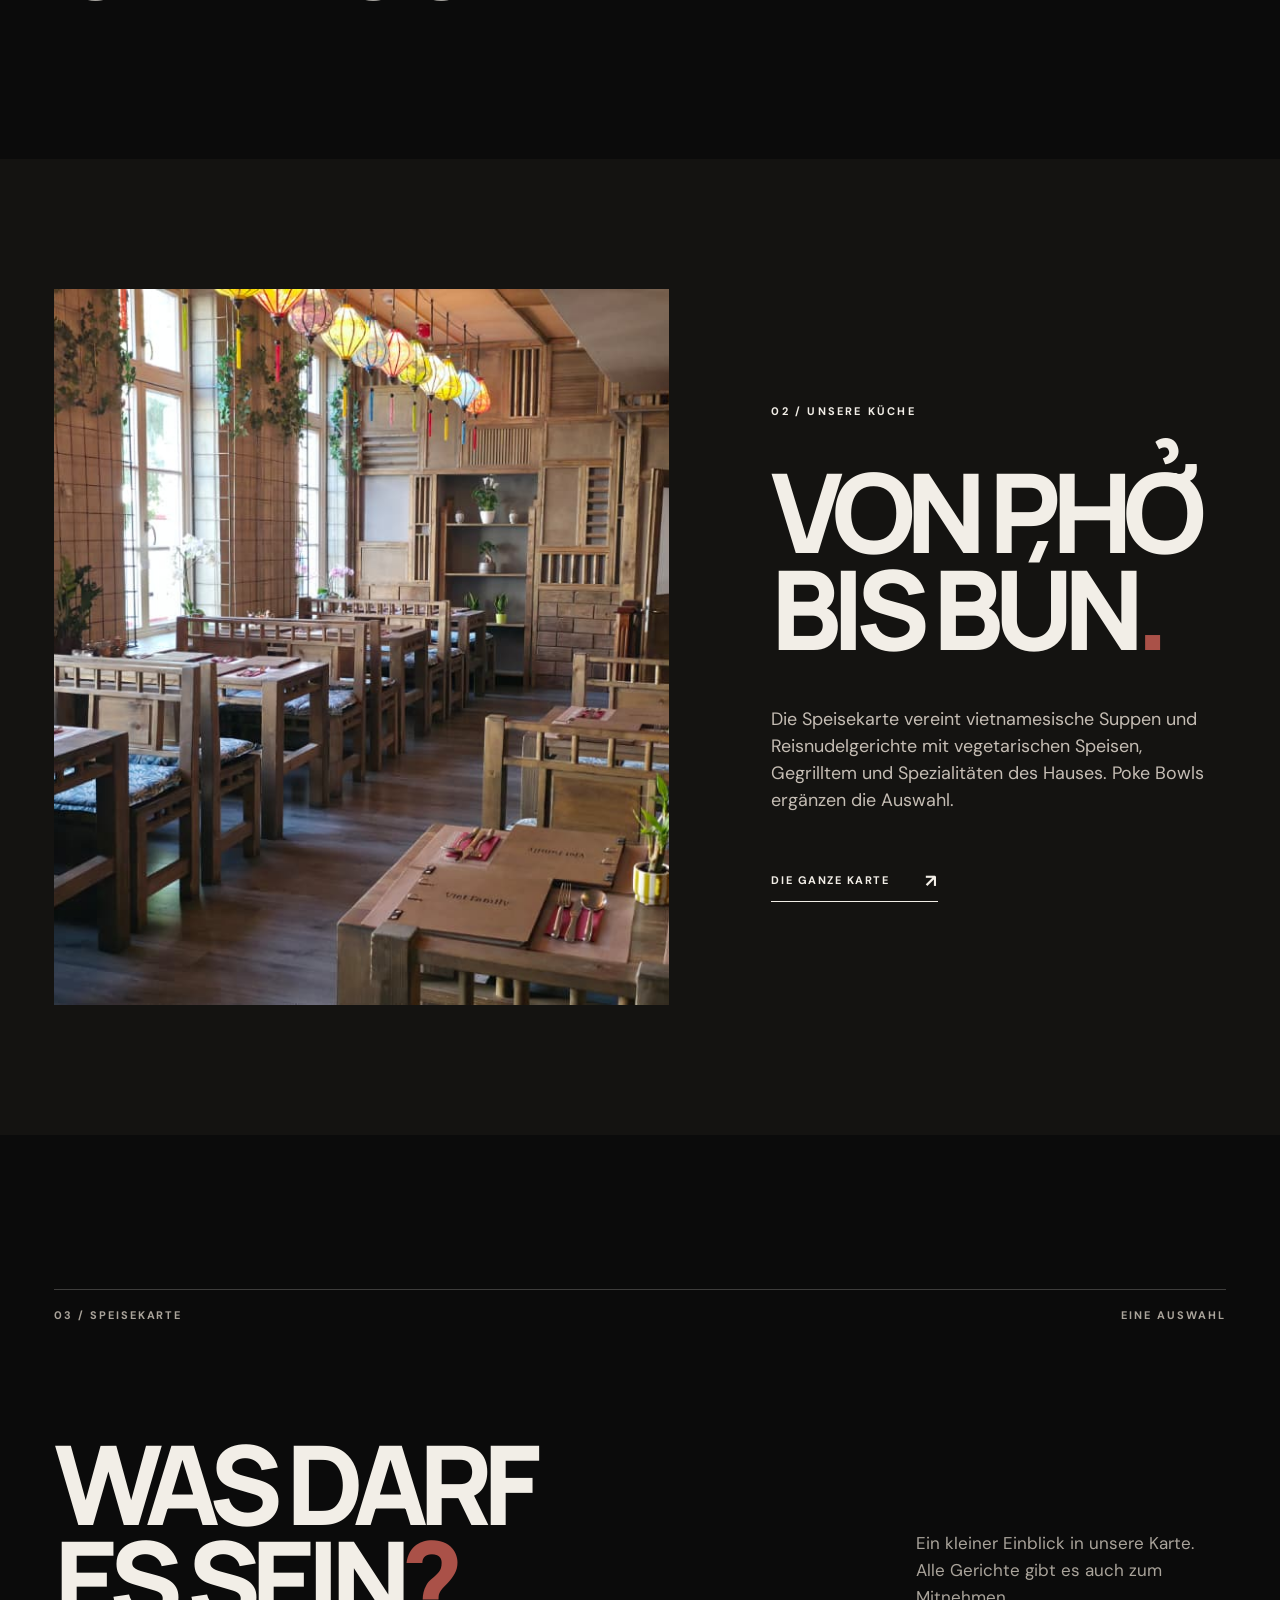
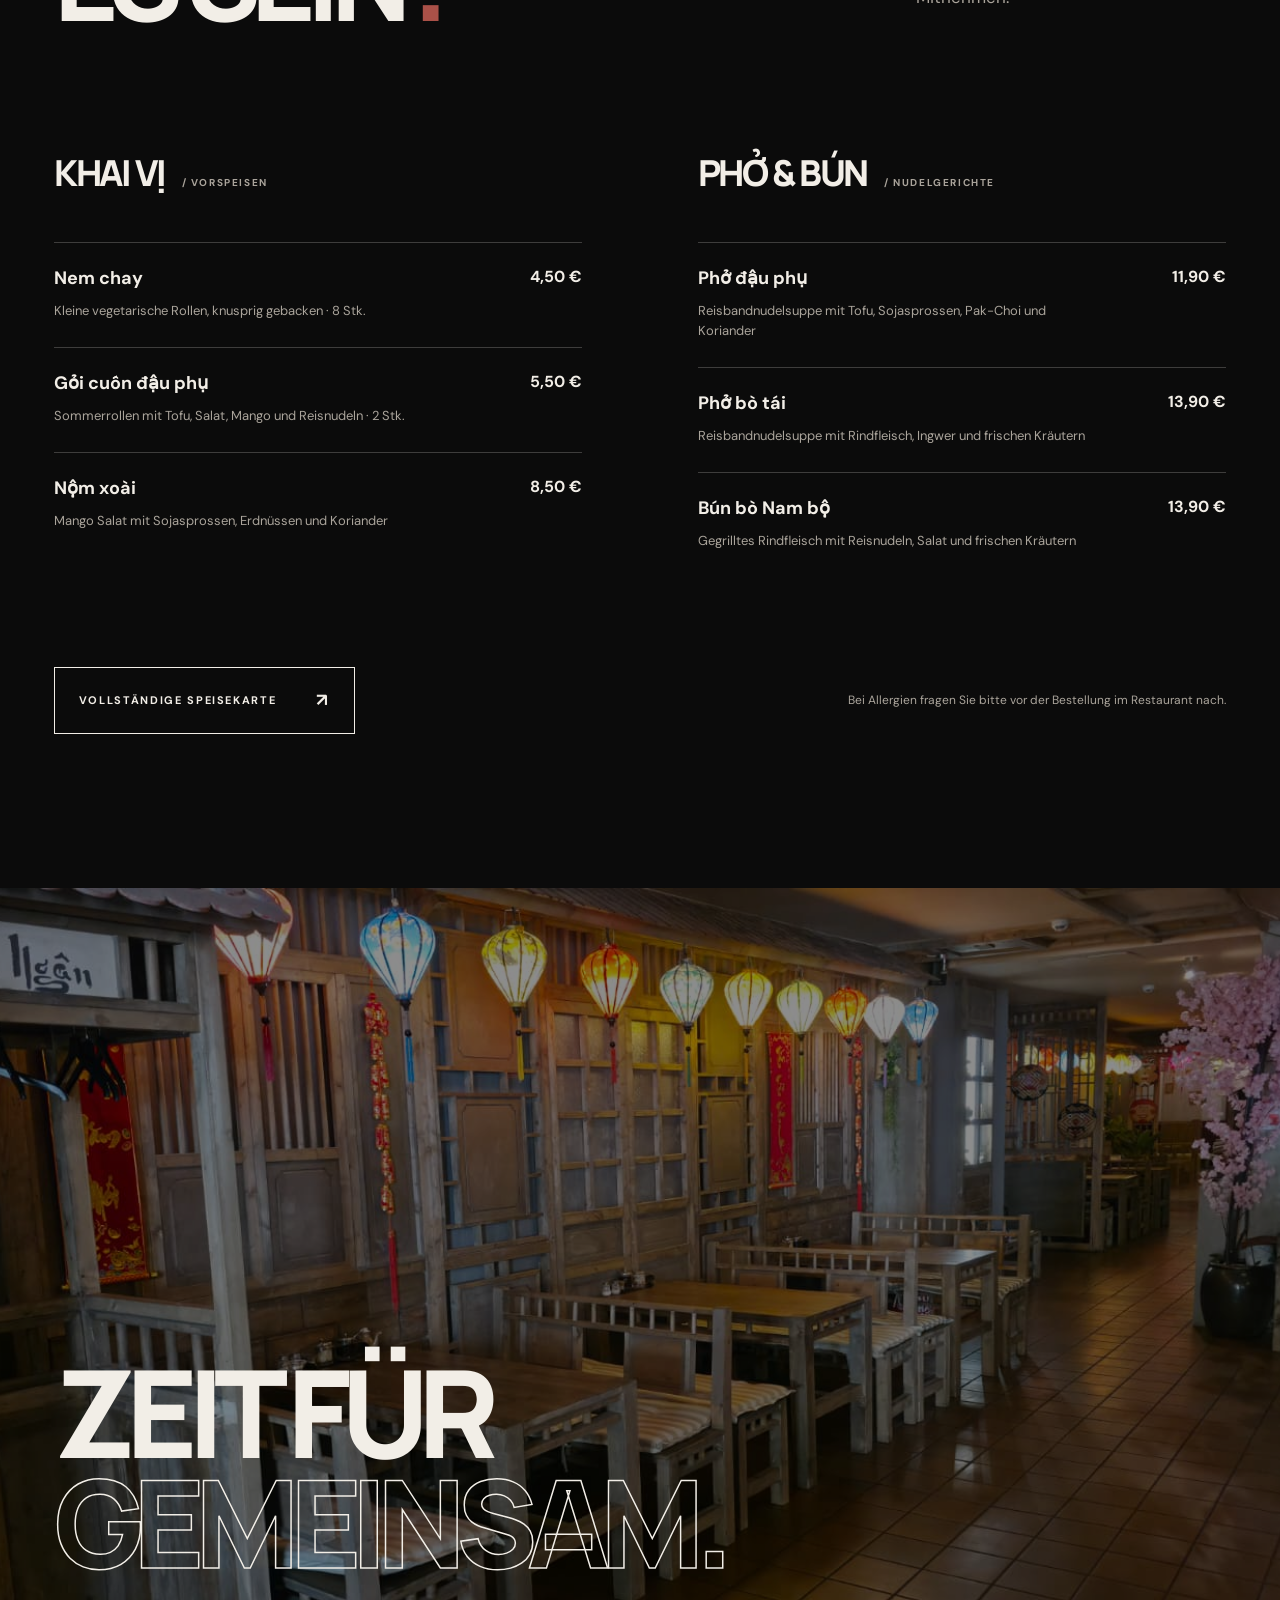
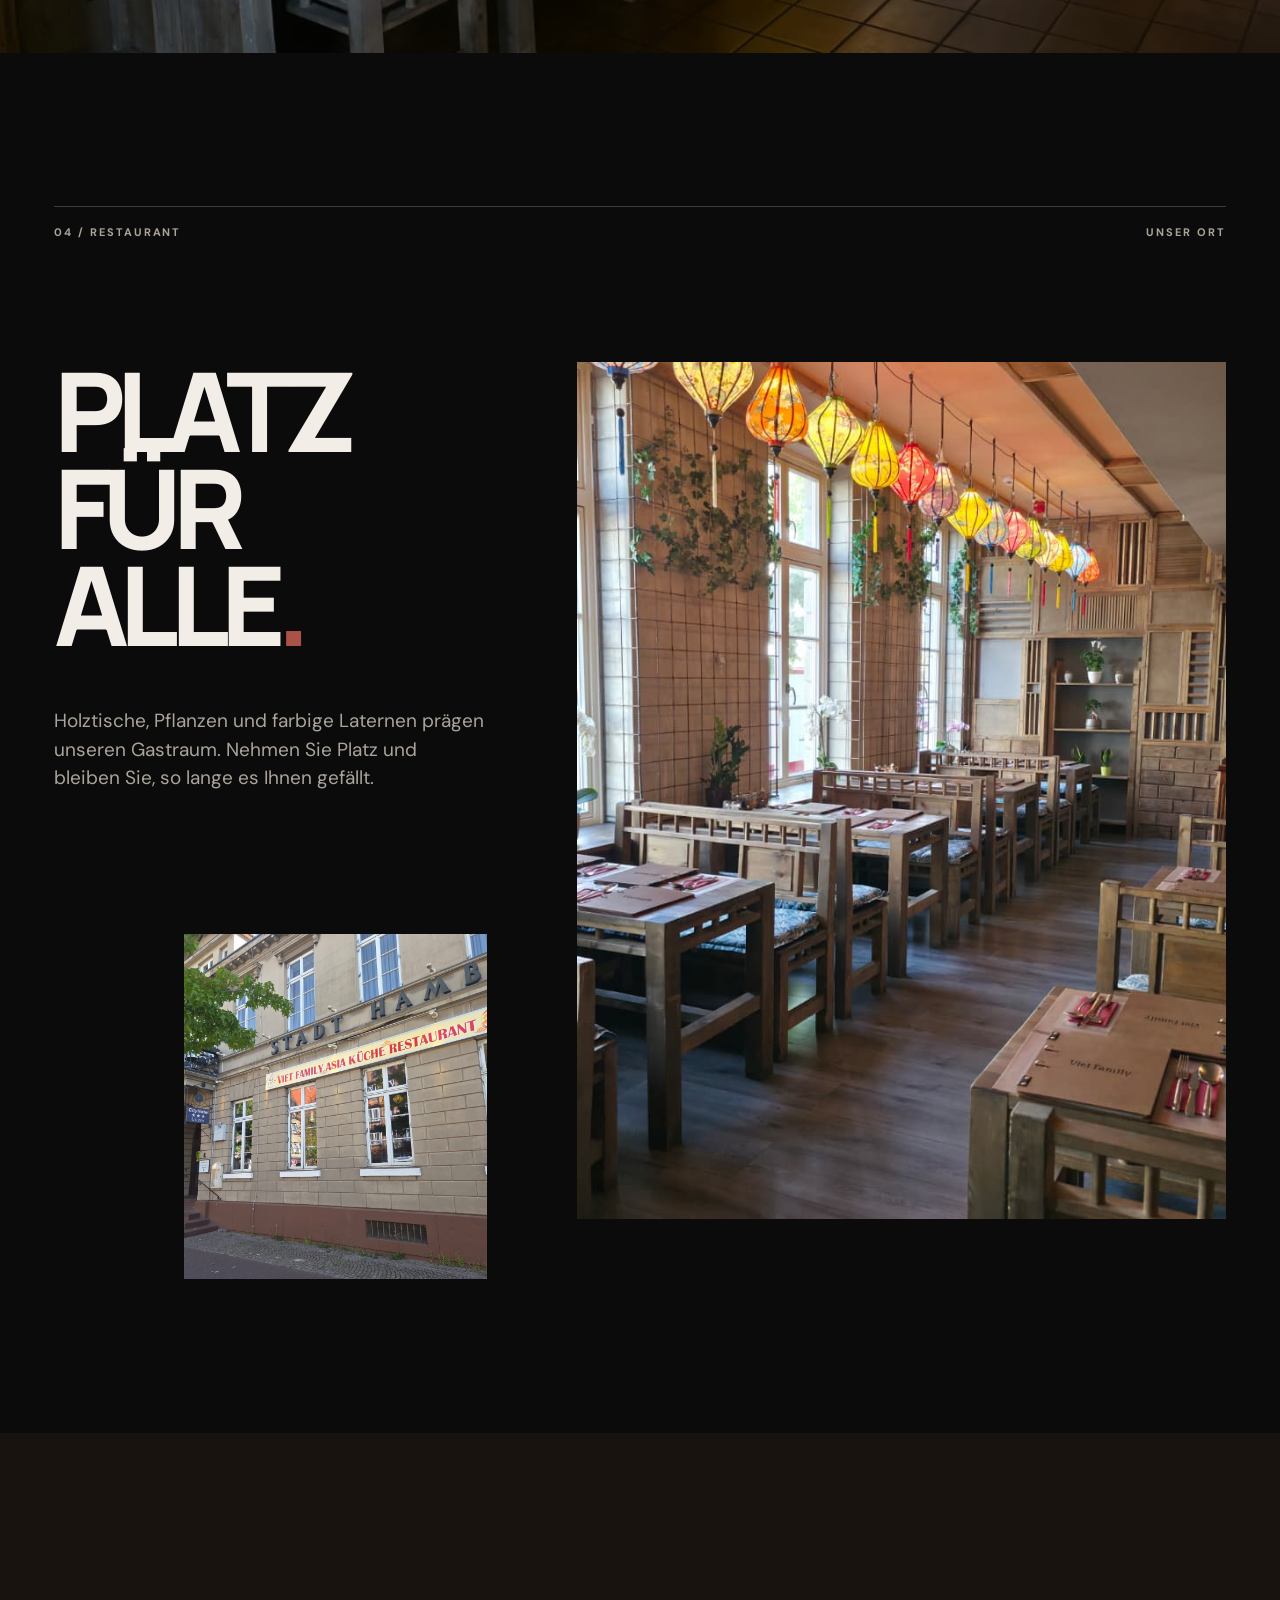
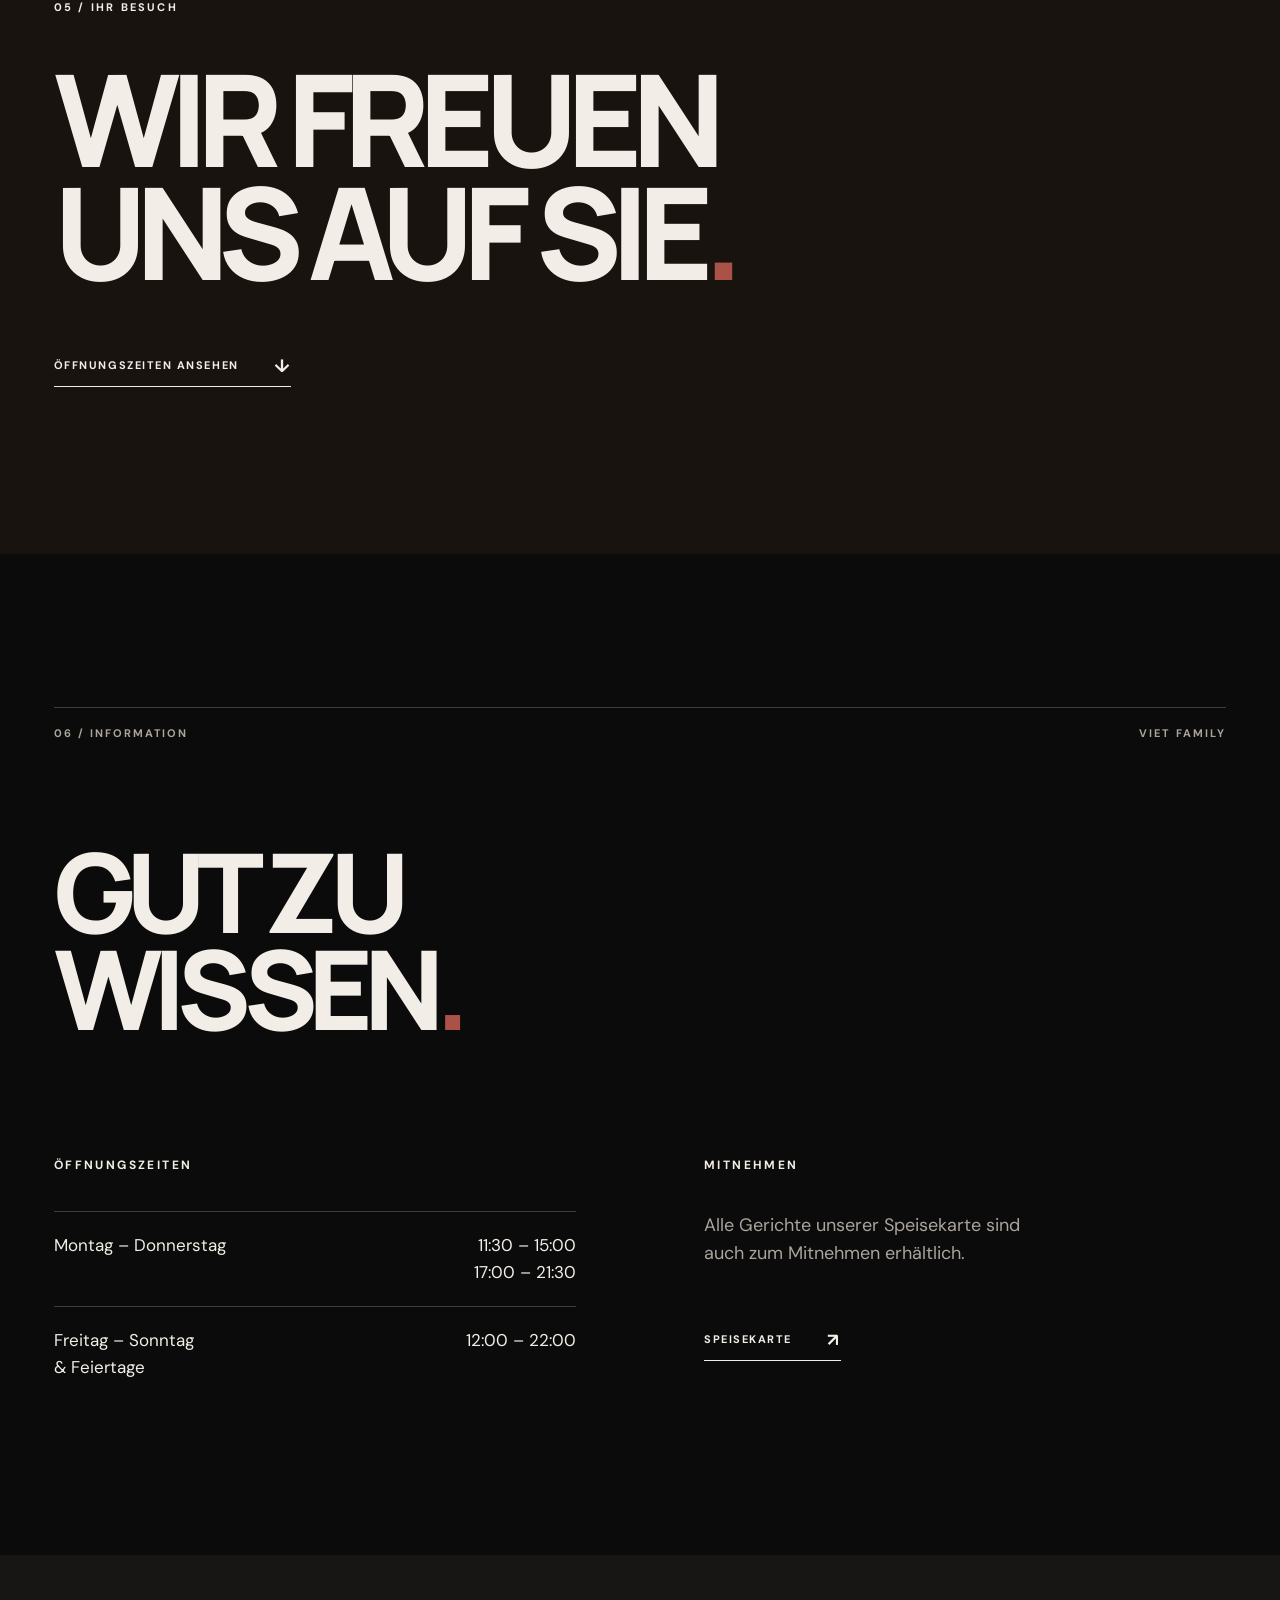
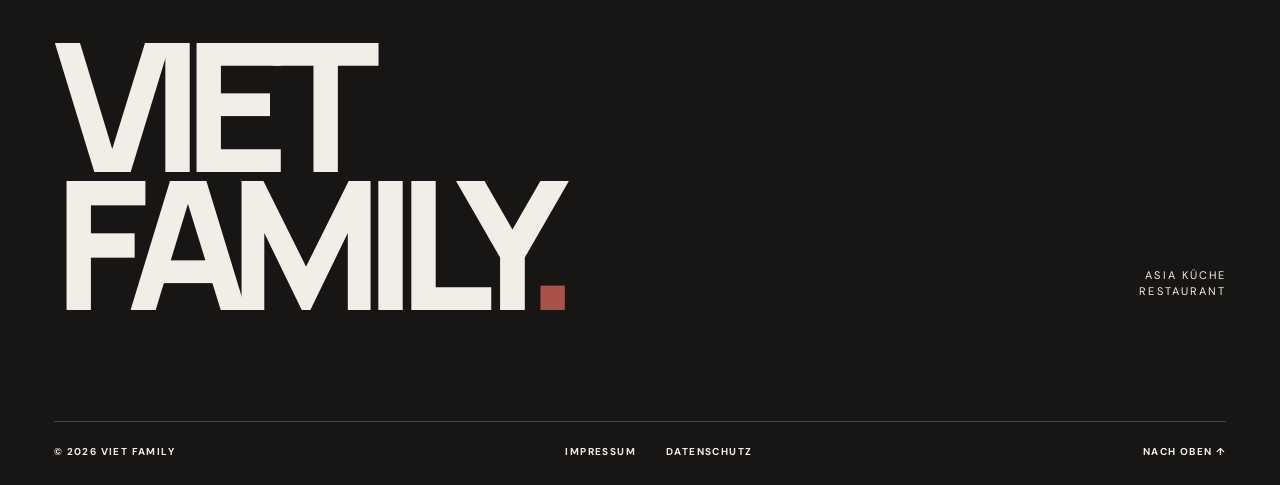
==== commit 6d87e6d8: "Remove sushi and bubble tea from menu" ====
--- a/index.html
+++ b/index.html
@@ -41,7 +41,7 @@
   </section>
   <section id="kueche" class="kitchen section-pad">
     <div class="kitchen-picture reveal"><img src="assets/interior/restaurant-dining.jpg" alt="Gedeckte Tische, Pflanzen und die Bar im Viet Family" loading="lazy" width="1600" height="738"></div>
-    <div class="kitchen-text reveal"><p class="eyebrow">02 / UNSERE KÜCHE</p><h2 class="display">VON PHỞ<br>BIS BÚN<span class="brand-accent">.</span></h2><p>Die Speisekarte vereint vietnamesische Suppen und Reisnudelgerichte mit vegetarischen Speisen, Gegrilltem und Spezialitäten des Hauses. Sushi, Poke Bowls und Bubble Tea ergänzen die Auswahl.</p><a class="text-link" href="speisekarte.html">DIE GANZE KARTE <span aria-hidden="true">↗</span></a></div>
+    <div class="kitchen-text reveal"><p class="eyebrow">02 / UNSERE KÜCHE</p><h2 class="display">VON PHỞ<br>BIS BÚN<span class="brand-accent">.</span></h2><p>Die Speisekarte vereint vietnamesische Suppen und Reisnudelgerichte mit vegetarischen Speisen, Gegrilltem und Spezialitäten des Hauses. Poke Bowls ergänzen die Auswahl.</p><a class="text-link" href="speisekarte.html">DIE GANZE KARTE <span aria-hidden="true">↗</span></a></div>
   </section>
   <section id="speisekarte" class="menu-preview section-pad">
     <div class="section-kicker"><span>03 / SPEISEKARTE</span><span>EINE AUSWAHL</span></div>
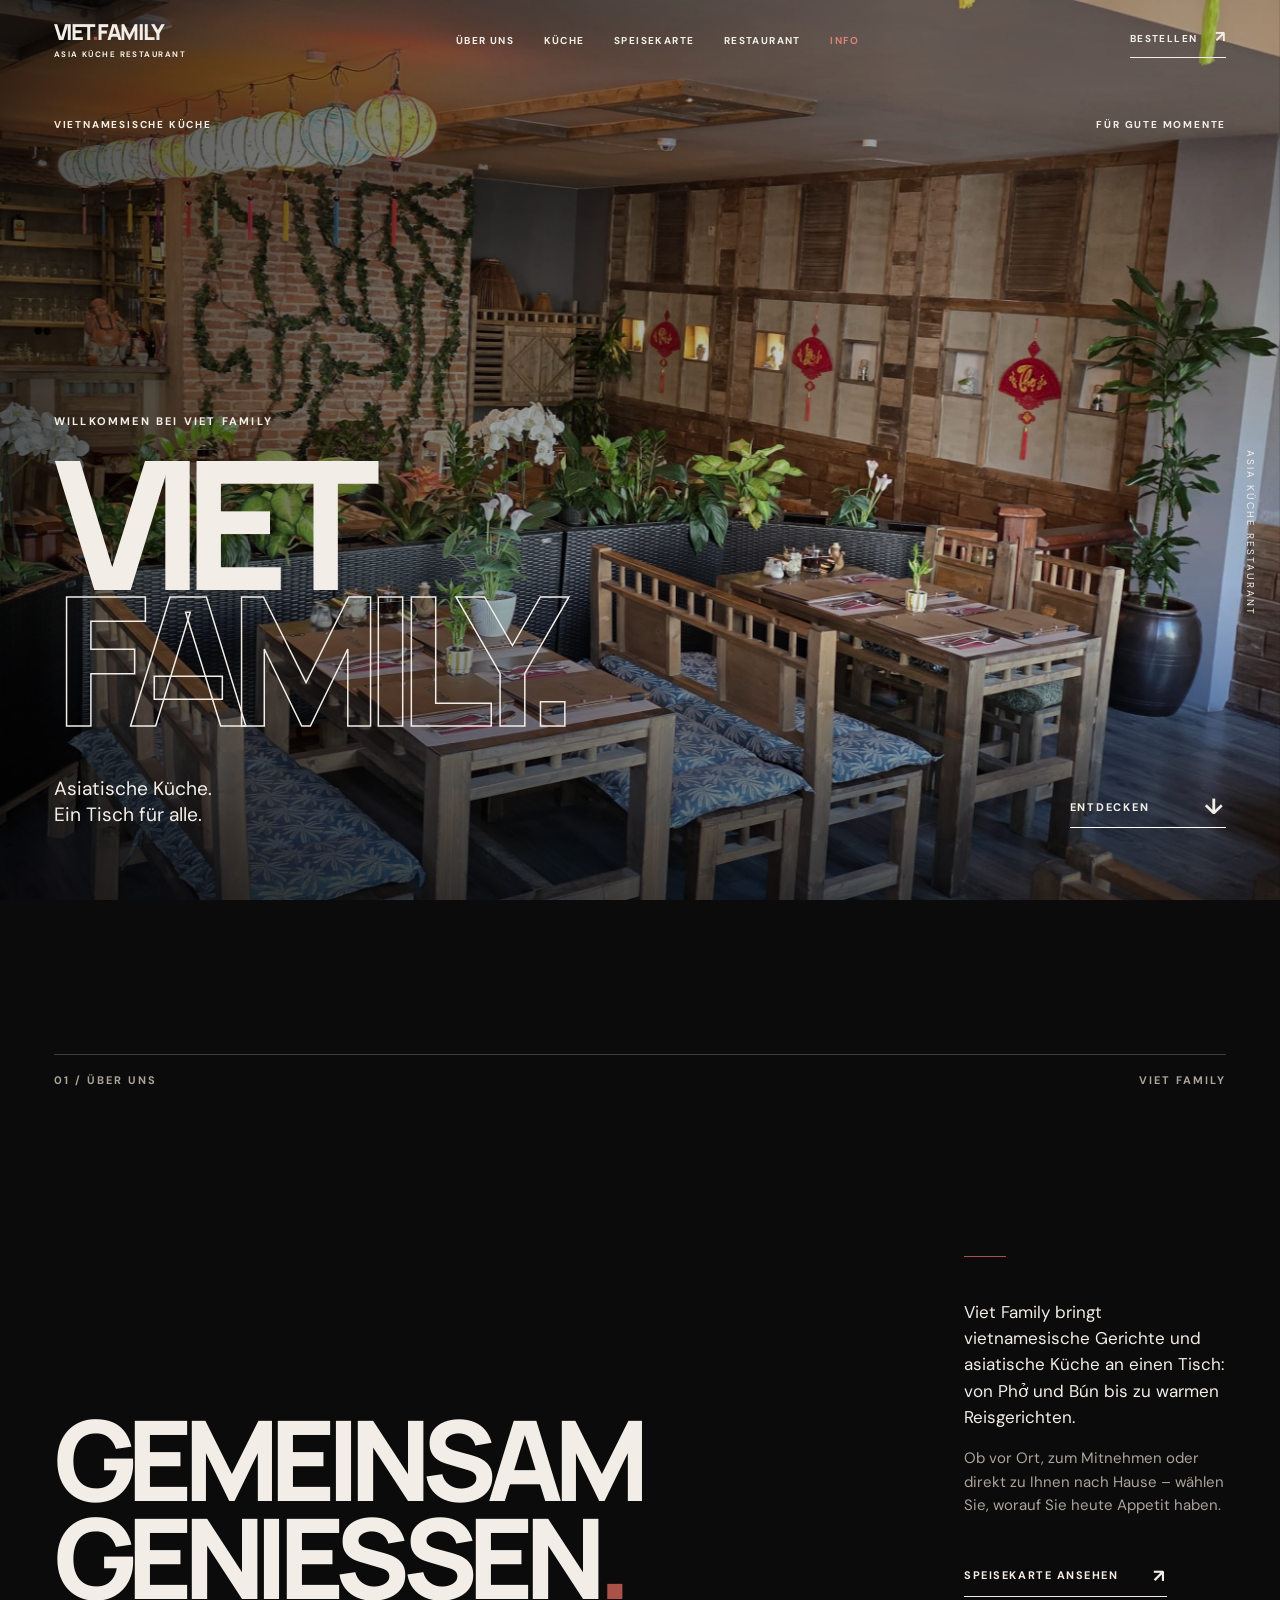
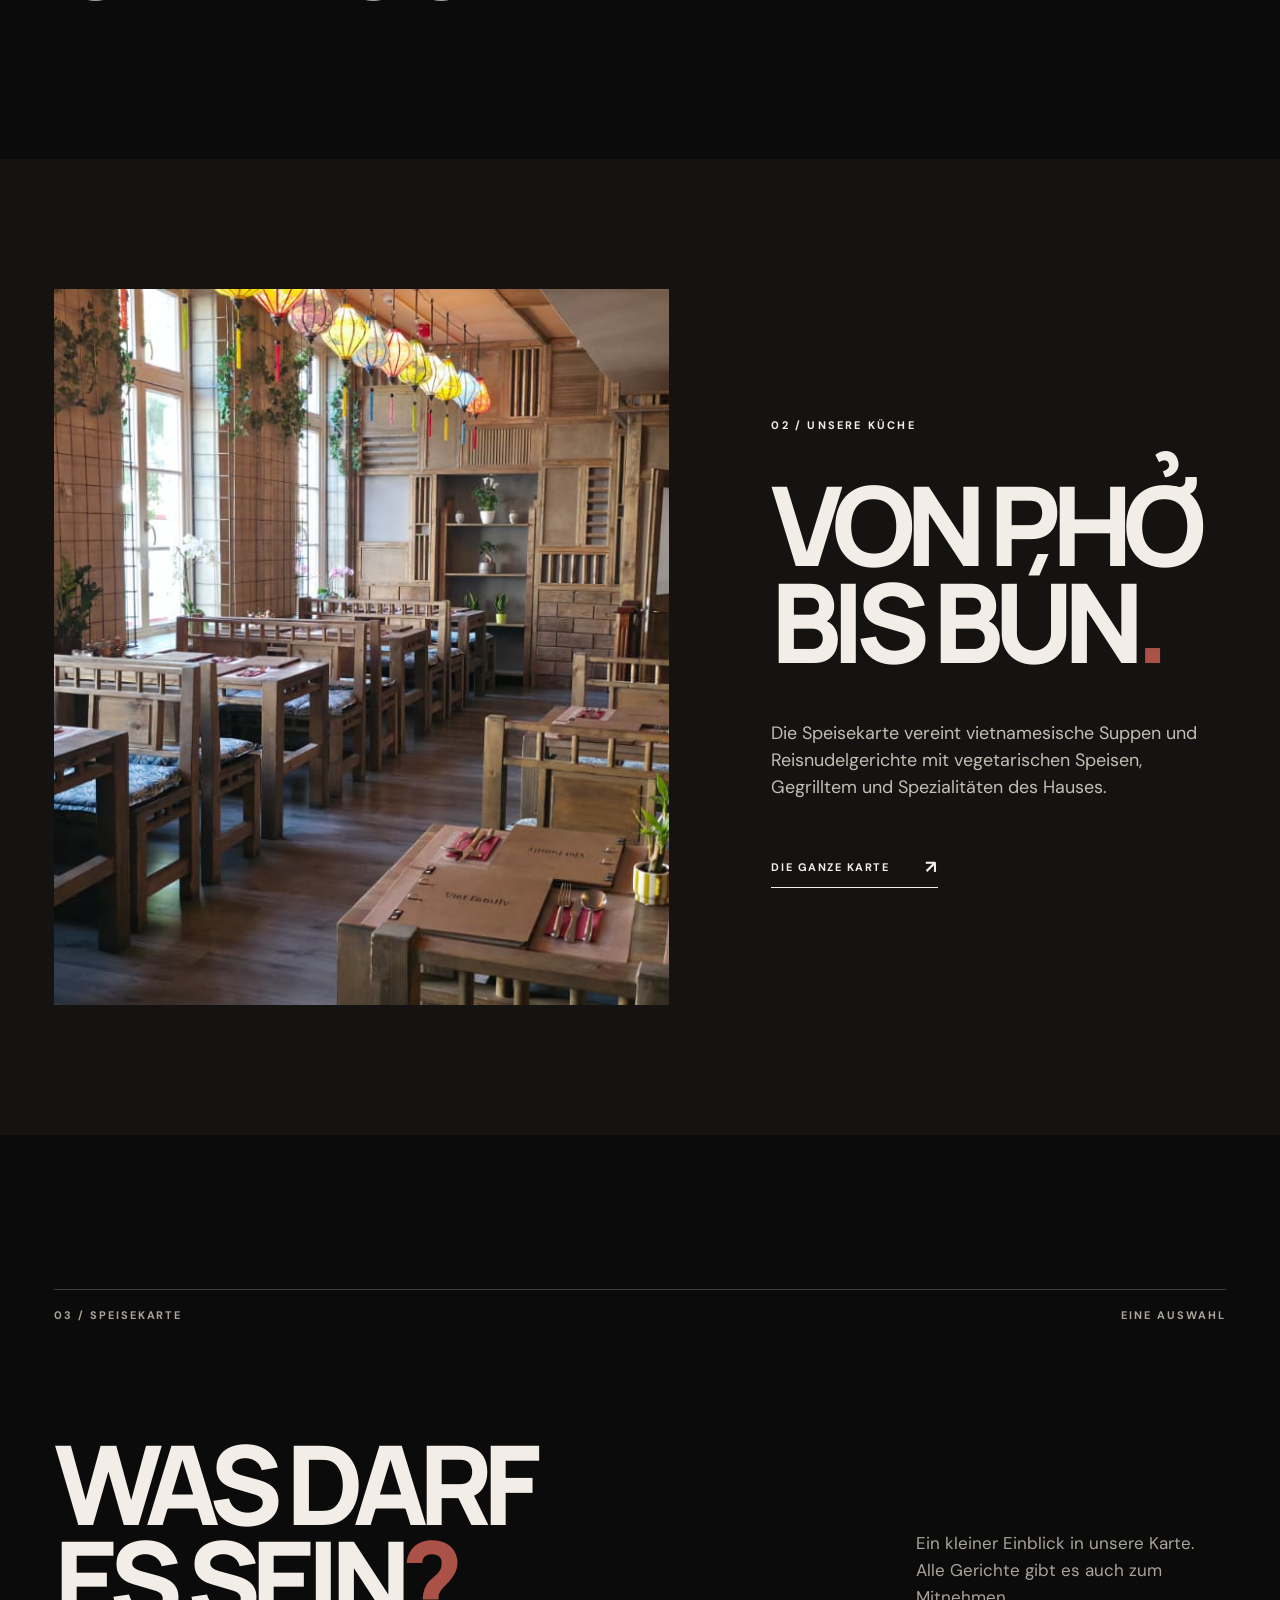
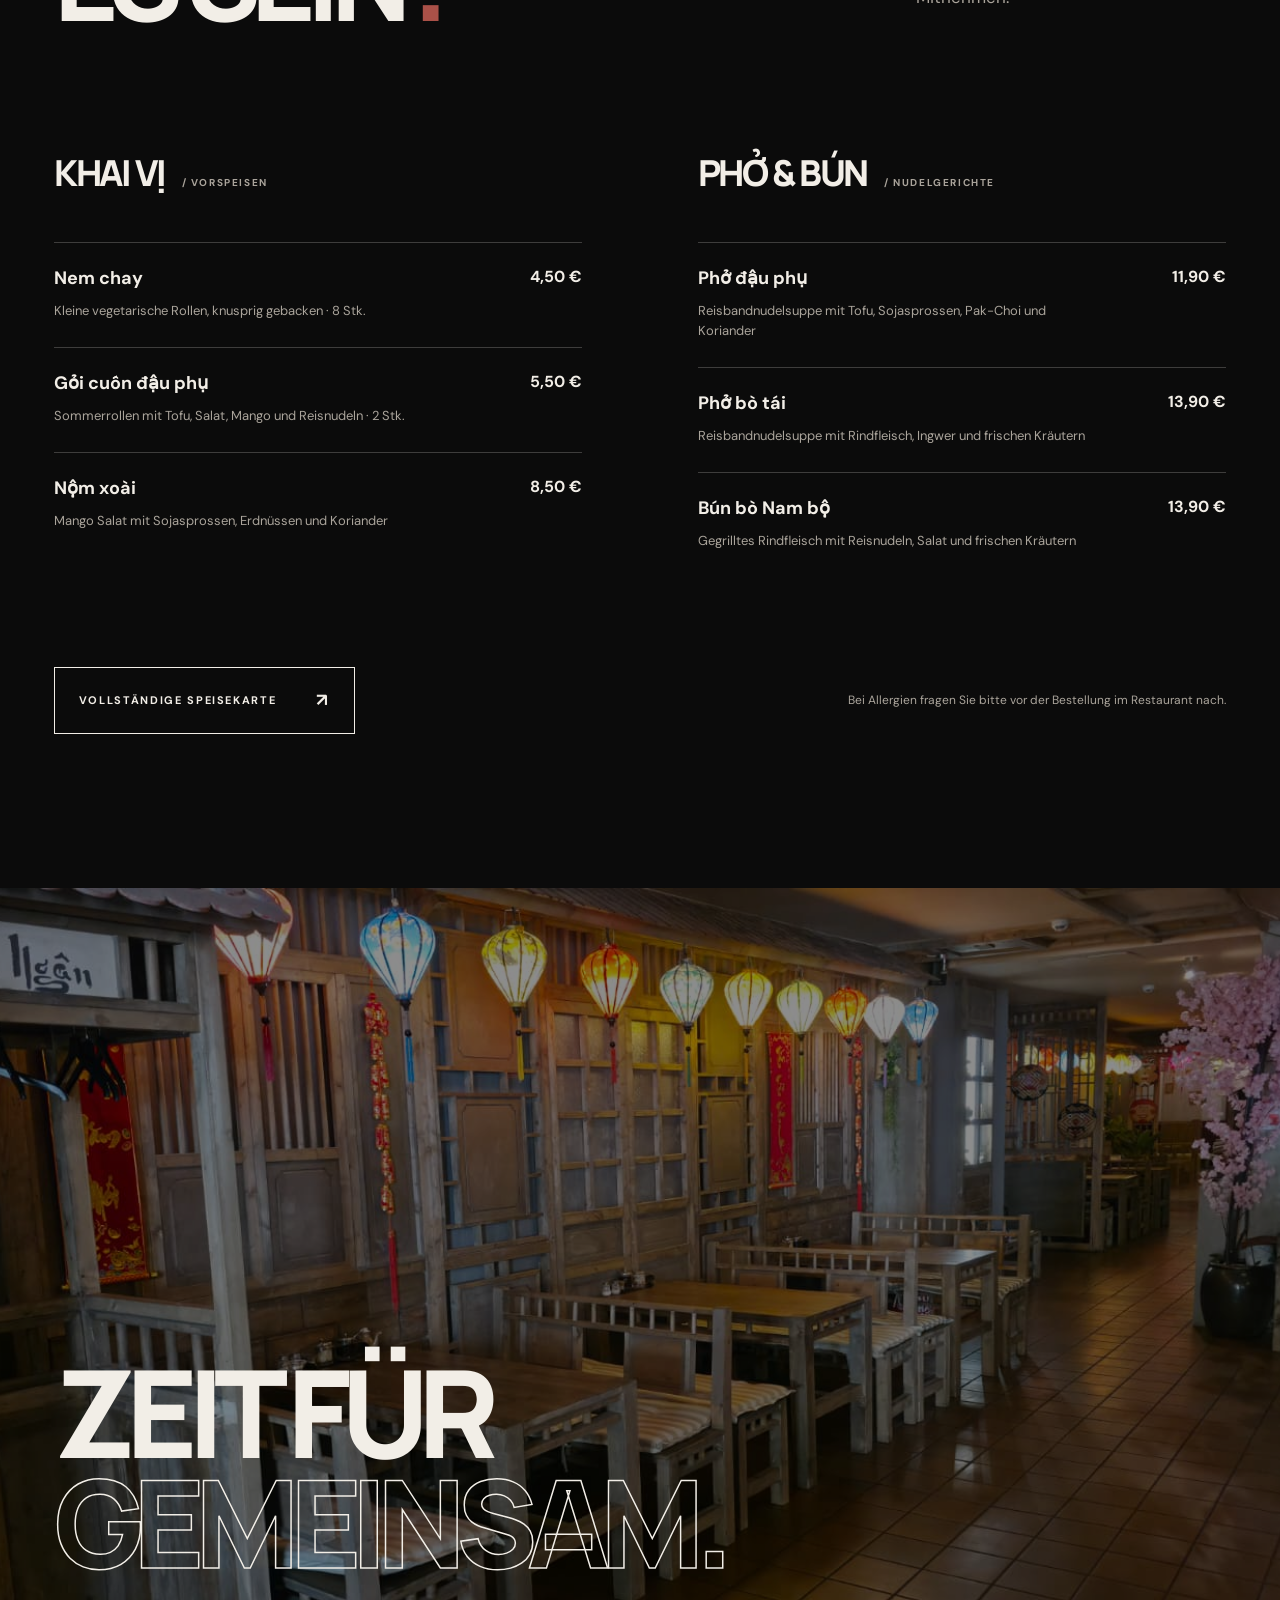
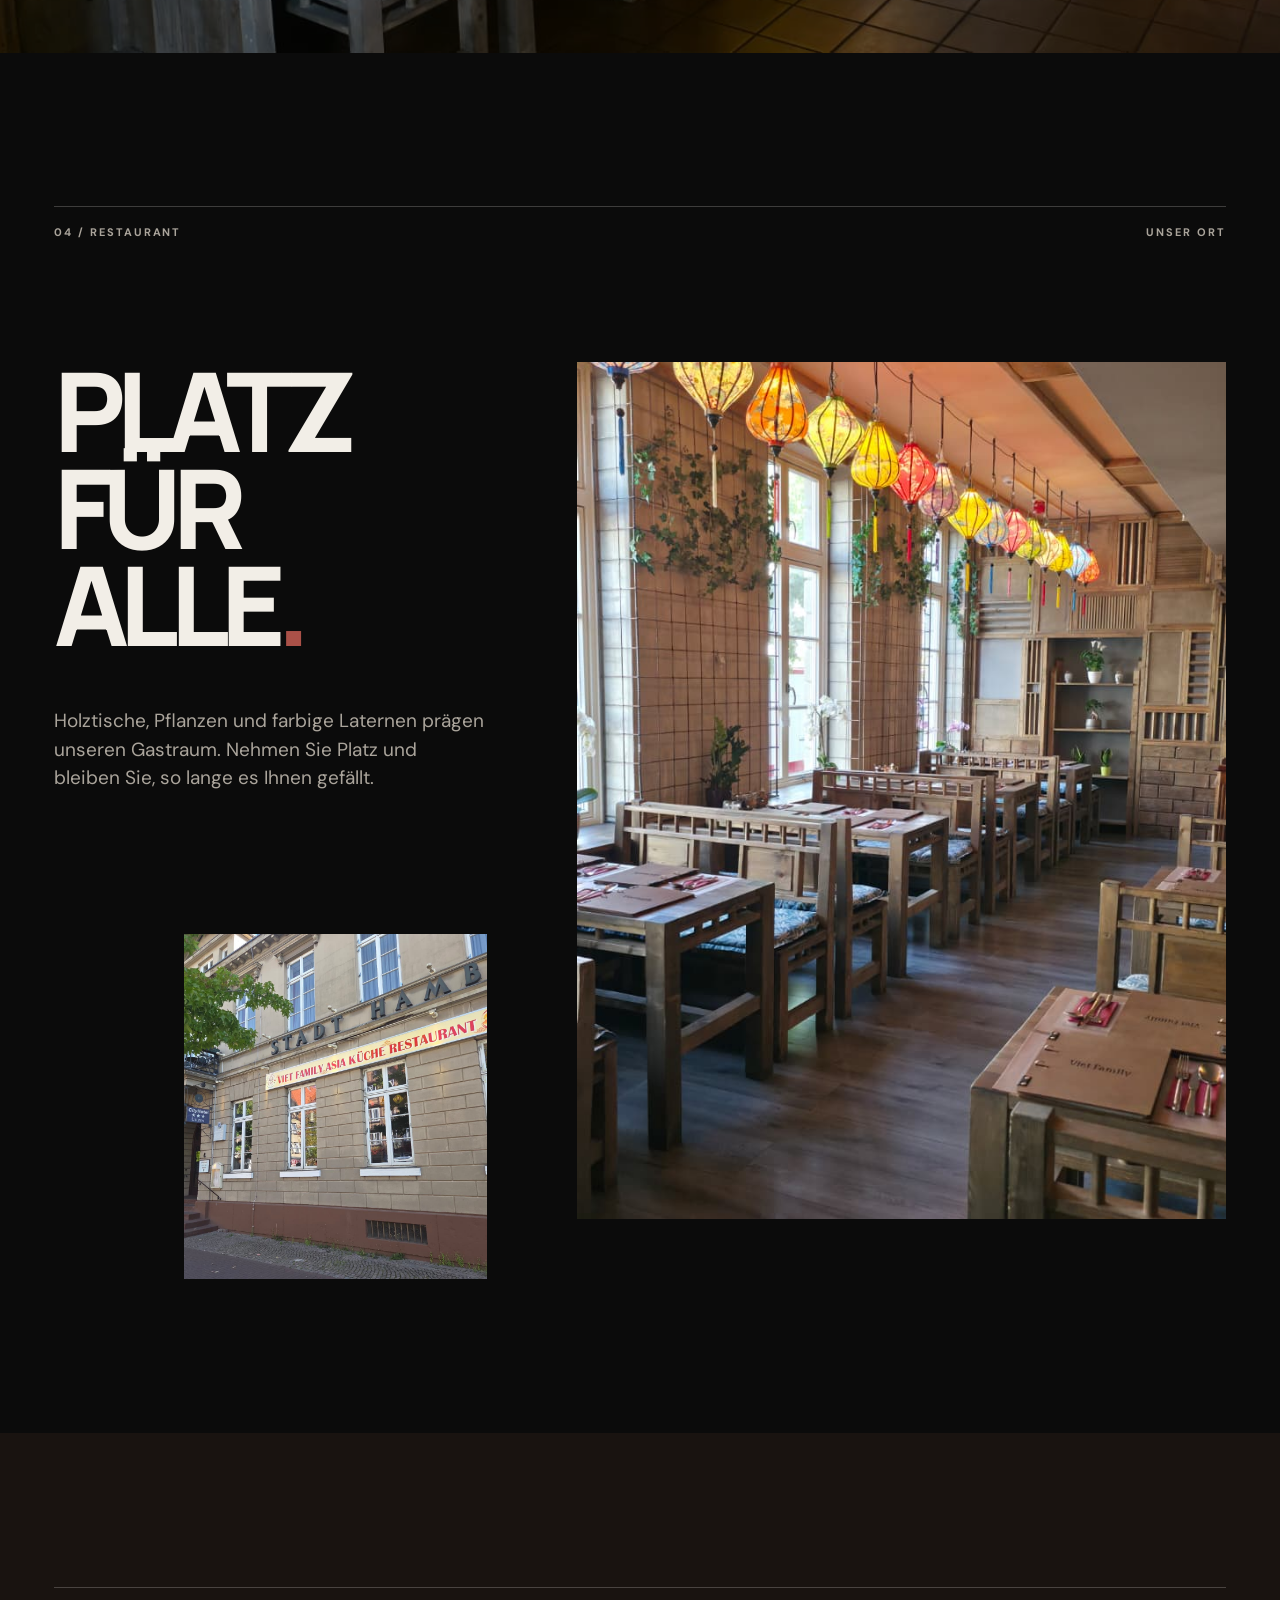
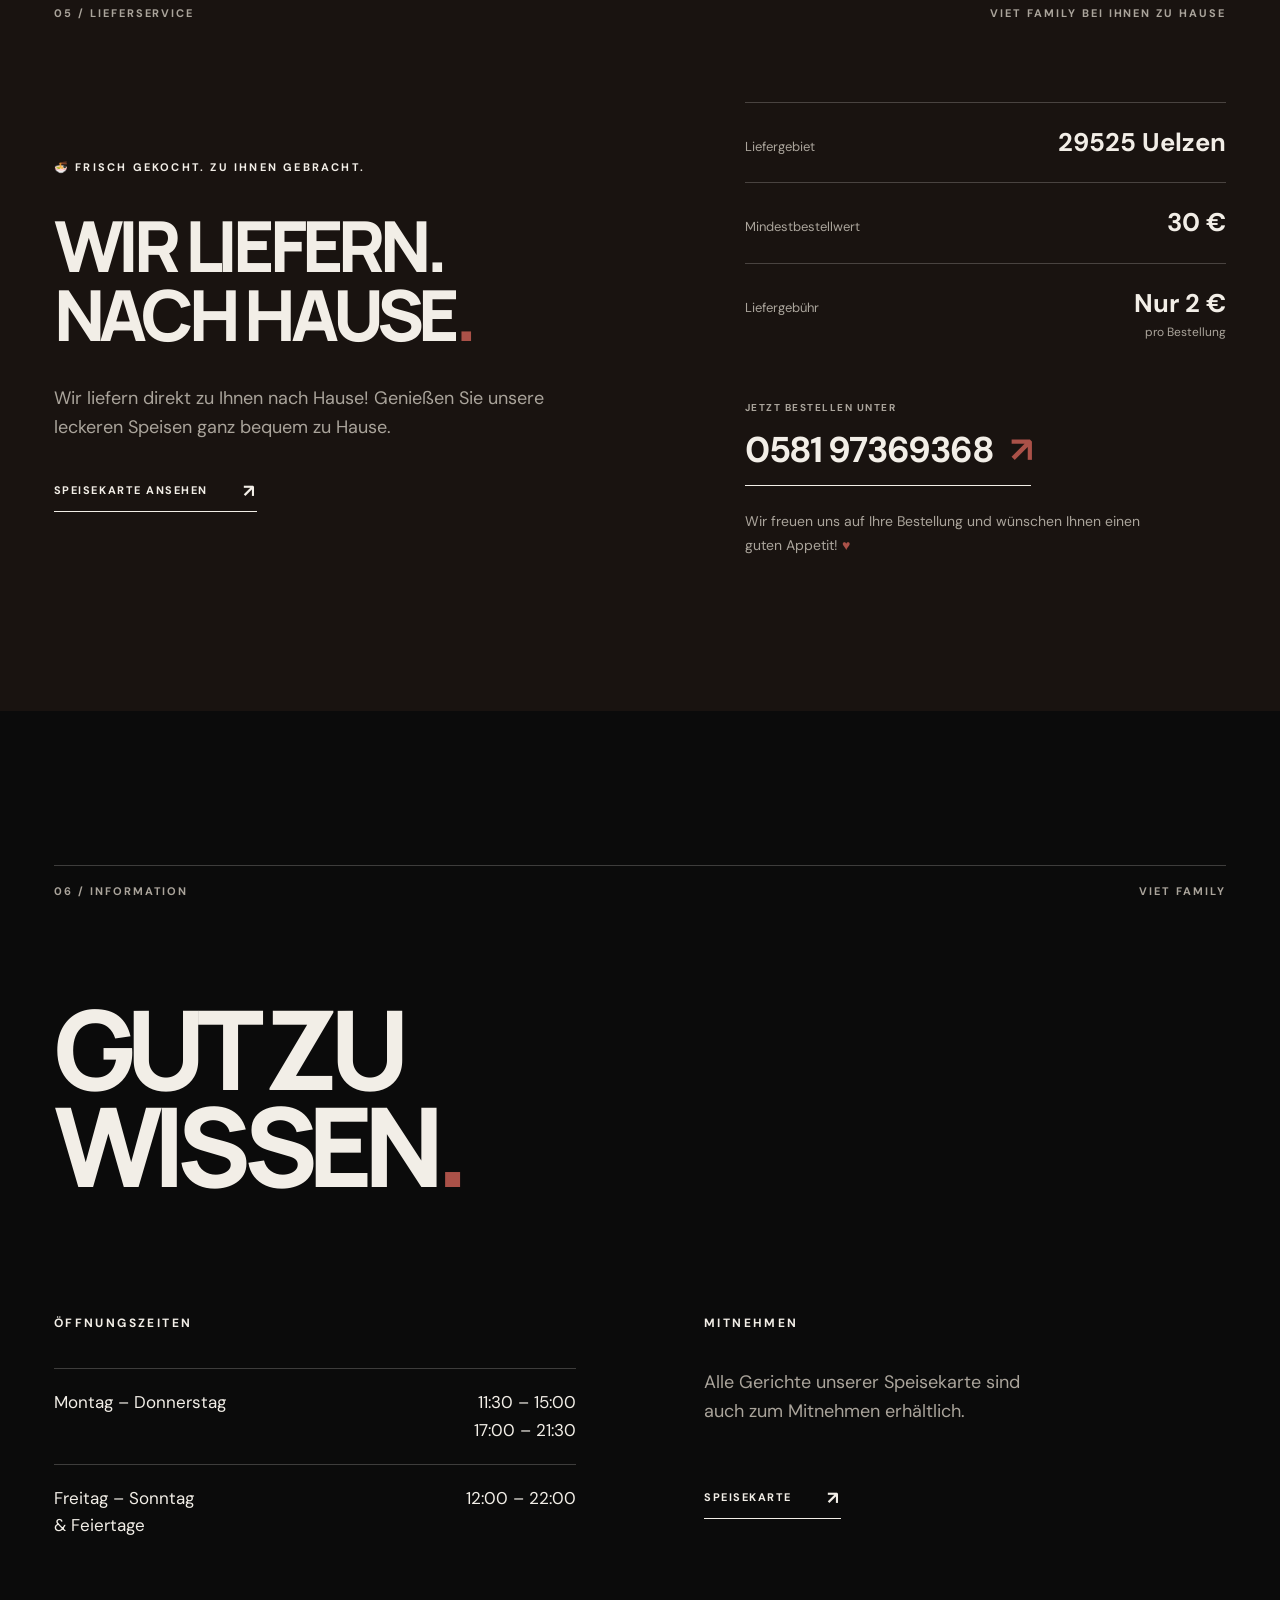
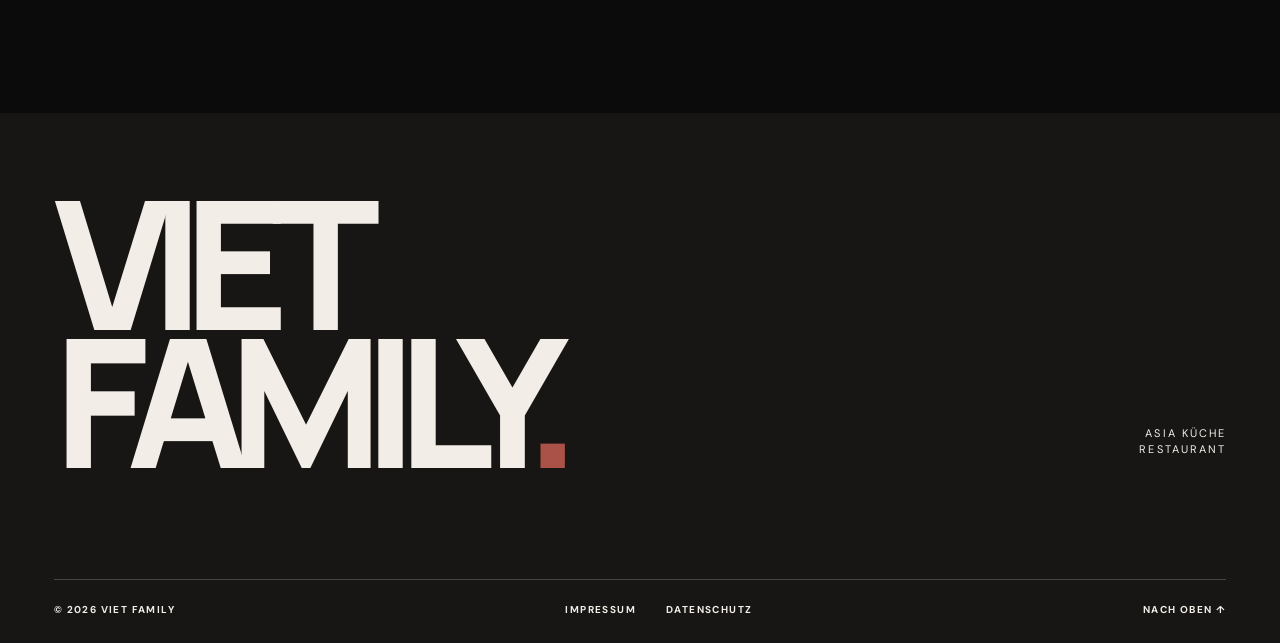
==== commit 7eaac7ec: "Remove poke bowls and add home delivery information" ====
--- a/index.html
+++ b/index.html
@@ -4,27 +4,27 @@
   <meta charset="utf-8">
   <meta name="viewport" content="width=device-width, initial-scale=1">
   <meta name="theme-color" content="#0b0b0b">
-  <meta name="description" content="Viet Family Asia Küche Restaurant: vietnamesische Klassiker, Pho, Reisgerichte und mehr. Entdecken Sie die Speisekarte und unsere Öffnungszeiten.">
+  <meta name="description" content="Viet Family Asia Küche Restaurant: vietnamesische Klassiker, Pho, Reisgerichte und mehr. Entdecken Sie unsere Speisekarte. Lieferservice in 29525 Uelzen: ab 30 € Mindestbestellwert, 2 € Liefergebühr.">
   <meta property="og:type" content="website">
   <meta property="og:title" content="Viet Family — Asia Küche Restaurant">
-  <meta property="og:description" content="Vietnamesische Küche, ein Platz für die Familie. Speisen auch zum Mitnehmen.">
+  <meta property="og:description" content="Vietnamesische Küche, ein Platz für die Familie. Speisen zum Mitnehmen und Lieferung in 29525 Uelzen.">
   <meta property="og:image" content="assets/interior/restaurant-hero.jpg">
   <title>Viet Family — Asia Küche Restaurant</title>
   <link rel="stylesheet" href="css/styles.css">
   <script defer src="js/main.js"></script>
-  <script type="application/ld+json">{"@context":"https://schema.org","@type":"Restaurant","name":"Viet Family Asia Küche Restaurant","servesCuisine":"Vietnamese","image":"assets/interior/restaurant-hero.jpg","openingHoursSpecification":[{"@type":"OpeningHoursSpecification","dayOfWeek":["Monday","Tuesday","Wednesday","Thursday"],"opens":"11:30","closes":"15:00"},{"@type":"OpeningHoursSpecification","dayOfWeek":["Monday","Tuesday","Wednesday","Thursday"],"opens":"17:00","closes":"21:30"},{"@type":"OpeningHoursSpecification","dayOfWeek":["Friday","Saturday","Sunday"],"opens":"12:00","closes":"22:00"}]}</script>
+  <script type="application/ld+json">{"@context":"https://schema.org","@type":"Restaurant","name":"Viet Family Asia Küche Restaurant","servesCuisine":"Vietnamese","telephone":"+4958197369368","image":"assets/interior/restaurant-hero.jpg","openingHoursSpecification":[{"@type":"OpeningHoursSpecification","dayOfWeek":["Monday","Tuesday","Wednesday","Thursday"],"opens":"11:30","closes":"15:00"},{"@type":"OpeningHoursSpecification","dayOfWeek":["Monday","Tuesday","Wednesday","Thursday"],"opens":"17:00","closes":"21:30"},{"@type":"OpeningHoursSpecification","dayOfWeek":["Friday","Saturday","Sunday"],"opens":"12:00","closes":"22:00"}]}</script>
 </head>
 <body>
 <a class="skip" href="#main">Zum Inhalt springen</a>
 <header class="site-header" id="top">
   <a class="wordmark" href="#top" aria-label="Viet Family, zur Startseite"><span>VIET<span class="brand-accent">.</span>FAMILY</span><small>ASIA KÜCHE RESTAURANT</small></a>
   <nav class="desktop-nav" aria-label="Hauptnavigation"><a href="#ueber">ÜBER UNS</a><a href="#kueche">KÜCHE</a><a href="#speisekarte">SPEISEKARTE</a><a href="#restaurant">RESTAURANT</a><a href="#info">INFO</a></nav>
-  <a class="header-action" href="#besuch">BESUCHEN <span aria-hidden="true">↗</span></a>
+  <a class="header-action" href="#lieferung">BESTELLEN <span aria-hidden="true">↗</span></a>
   <button class="menu-toggle" type="button" aria-label="Menü öffnen" aria-controls="mobile-nav" aria-expanded="false"><span></span><span></span></button>
 </header>
 <nav id="mobile-nav" class="mobile-nav" aria-label="Mobile Navigation" inert>
   <div class="mobile-nav-head"><span>VIET.FAMILY</span><button class="menu-close" type="button" aria-label="Menü schließen">×</button></div>
-  <a href="#ueber"><small>01</small> ÜBER UNS</a><a href="#kueche"><small>02</small> KÜCHE</a><a href="#speisekarte"><small>03</small> SPEISEKARTE</a><a href="#restaurant"><small>04</small> RESTAURANT</a><a href="#info"><small>05</small> INFO</a><a href="#besuch"><small>06</small> BESUCHEN</a>
+  <a href="#ueber"><small>01</small> ÜBER UNS</a><a href="#kueche"><small>02</small> KÜCHE</a><a href="#speisekarte"><small>03</small> SPEISEKARTE</a><a href="#restaurant"><small>04</small> RESTAURANT</a><a href="#info"><small>05</small> INFO</a><a href="#lieferung"><small>06</small> LIEFERUNG</a>
   <p>VIET FAMILY · ASIA KÜCHE RESTAURANT</p>
 </nav>
 <main id="main">
@@ -37,11 +37,11 @@
   </section>
   <section id="ueber" class="intro section-pad">
     <div class="section-kicker"><span>01 / ÜBER UNS</span><span>VIET FAMILY</span></div>
-    <div class="intro-grid"><h2 class="display reveal">GEMEINSAM<br>GENIESSEN<span class="brand-accent">.</span></h2><div class="intro-copy reveal"><span class="tiny-line"></span><p>Viet Family bringt vietnamesische Gerichte und asiatische Küche an einen Tisch: von Phở und Bún bis zu warmen Reisgerichten.</p><p>Ob vor Ort oder zum Mitnehmen – wählen Sie, worauf Sie heute Appetit haben.</p><a class="text-link" href="#speisekarte">SPEISEKARTE ANSEHEN <span aria-hidden="true">↗</span></a></div></div>
+    <div class="intro-grid"><h2 class="display reveal">GEMEINSAM<br>GENIESSEN<span class="brand-accent">.</span></h2><div class="intro-copy reveal"><span class="tiny-line"></span><p>Viet Family bringt vietnamesische Gerichte und asiatische Küche an einen Tisch: von Phở und Bún bis zu warmen Reisgerichten.</p><p>Ob vor Ort, zum Mitnehmen oder direkt zu Ihnen nach Hause – wählen Sie, worauf Sie heute Appetit haben.</p><a class="text-link" href="#speisekarte">SPEISEKARTE ANSEHEN <span aria-hidden="true">↗</span></a></div></div>
   </section>
   <section id="kueche" class="kitchen section-pad">
     <div class="kitchen-picture reveal"><img src="assets/interior/restaurant-dining.jpg" alt="Gedeckte Tische, Pflanzen und die Bar im Viet Family" loading="lazy" width="1600" height="738"></div>
-    <div class="kitchen-text reveal"><p class="eyebrow">02 / UNSERE KÜCHE</p><h2 class="display">VON PHỞ<br>BIS BÚN<span class="brand-accent">.</span></h2><p>Die Speisekarte vereint vietnamesische Suppen und Reisnudelgerichte mit vegetarischen Speisen, Gegrilltem und Spezialitäten des Hauses. Poke Bowls ergänzen die Auswahl.</p><a class="text-link" href="speisekarte.html">DIE GANZE KARTE <span aria-hidden="true">↗</span></a></div>
+    <div class="kitchen-text reveal"><p class="eyebrow">02 / UNSERE KÜCHE</p><h2 class="display">VON PHỞ<br>BIS BÚN<span class="brand-accent">.</span></h2><p>Die Speisekarte vereint vietnamesische Suppen und Reisnudelgerichte mit vegetarischen Speisen, Gegrilltem und Spezialitäten des Hauses.</p><a class="text-link" href="speisekarte.html">DIE GANZE KARTE <span aria-hidden="true">↗</span></a></div>
   </section>
   <section id="speisekarte" class="menu-preview section-pad">
     <div class="section-kicker"><span>03 / SPEISEKARTE</span><span>EINE AUSWAHL</span></div>
@@ -65,7 +65,13 @@
     <div class="section-kicker"><span>04 / RESTAURANT</span><span>UNSER ORT</span></div>
     <div class="restaurant-grid"><div><h2 class="display reveal">PLATZ<br>FÜR ALLE<span class="brand-accent">.</span></h2><p>Holztische, Pflanzen und farbige Laternen prägen unseren Gastraum. Nehmen Sie Platz und bleiben Sie, so lange es Ihnen gefällt.</p><figure class="restaurant-small reveal"><img src="assets/interior/restaurant-exterior.jpg" alt="Außenansicht des Viet Family Restaurants mit Eingang und Schriftzug" loading="lazy" width="1600" height="1200"></figure></div><figure class="restaurant-large reveal"><img src="assets/interior/restaurant-window-tables.jpg" alt="Sitzplätze an den Fenstern unter den bunten Laternen" loading="lazy" width="738" height="1600"></figure></div>
   </section>
-  <section class="visit-banner" id="besuch"><span class="eyebrow">05 / IHR BESUCH</span><h2>WIR FREUEN<br>UNS AUF SIE<span class="brand-accent">.</span></h2><a class="text-link" href="#info">ÖFFNUNGSZEITEN ANSEHEN <span aria-hidden="true">↓</span></a></section>
+  <section class="delivery section-pad" id="lieferung" aria-labelledby="delivery-title">
+    <div class="section-kicker"><span>05 / LIEFERSERVICE</span><span>VIET FAMILY BEI IHNEN ZU HAUSE</span></div>
+    <div class="delivery-grid">
+      <div class="delivery-copy"><p class="eyebrow"><span aria-hidden="true">🍜</span> FRISCH GEKOCHT. ZU IHNEN GEBRACHT.</p><h2 id="delivery-title">WIR LIEFERN.<br>NACH HAUSE<span class="brand-accent">.</span></h2><p>Wir liefern direkt zu Ihnen nach Hause! Genießen Sie unsere leckeren Speisen ganz bequem zu Hause.</p><a class="text-link" href="speisekarte.html">SPEISEKARTE ANSEHEN <span aria-hidden="true">↗</span></a></div>
+      <div class="delivery-details"><dl class="delivery-terms"><div><dt>Liefergebiet</dt><dd>29525 Uelzen</dd></div><div><dt>Mindestbestellwert</dt><dd>30 €</dd></div><div><dt>Liefergebühr</dt><dd>Nur 2 € <small>pro Bestellung</small></dd></div></dl><a class="delivery-phone" href="tel:+4958197369368"><small>JETZT BESTELLEN UNTER</small>0581 97369368 <span aria-hidden="true">↗</span></a><p class="delivery-thanks">Wir freuen uns auf Ihre Bestellung und wünschen Ihnen einen guten Appetit! <span class="brand-accent" aria-hidden="true">♥</span></p></div>
+    </div>
+  </section>
   <section id="info" class="info section-pad"><div class="section-kicker"><span>06 / INFORMATION</span><span>VIET FAMILY</span></div><h2 class="display">GUT ZU<br>WISSEN<span class="brand-accent">.</span></h2><div class="info-grid"><div><h3>ÖFFNUNGSZEITEN</h3><div class="hours"><span>Montag – Donnerstag</span><span>11:30 – 15:00<br>17:00 – 21:30</span></div><div class="hours"><span>Freitag – Sonntag<br>& Feiertage</span><span>12:00 – 22:00</span></div></div><div><h3>MITNEHMEN</h3><p>Alle Gerichte unserer Speisekarte sind auch zum Mitnehmen erhältlich.</p><a class="text-link" href="speisekarte.html">SPEISEKARTE <span aria-hidden="true">↗</span></a></div></div></section>
 </main>
 <footer class="footer"><div class="footer-top"><a class="footer-brand" href="#top">VIET<br>FAMILY<span class="brand-accent">.</span></a><p>ASIA KÜCHE<br>RESTAURANT</p></div><div class="footer-bottom"><span>© <span id="year">2026</span> VIET FAMILY</span><div><a href="rechtliches.html#impressum">IMPRESSUM</a><a href="rechtliches.html#datenschutz">DATENSCHUTZ</a></div><a href="#top">NACH OBEN ↑</a></div></footer>
--- a/css/styles.css
+++ b/css/styles.css
@@ -15,3 +15,25 @@
 [hidden]{display:none!important}.sr-only{position:absolute;width:1px;height:1px;padding:0;margin:-1px;overflow:hidden;clip:rect(0,0,0,0);white-space:nowrap;border:0}.text-menu-page .menu-tools{position:sticky;z-index:90;top:82px;display:flex;align-items:center;gap:22px;margin:70px calc(-1 * var(--gutter)) 55px;padding:16px var(--gutter);background:rgba(11,11,11,.97);border-bottom:1px solid var(--line);backdrop-filter:blur(10px)}.text-menu-page .menu-tabs{display:flex;flex:1;gap:9px;flex-wrap:nowrap;overflow-x:auto;scrollbar-width:none;margin:0;min-width:0}.text-menu-page .menu-tabs::-webkit-scrollbar{display:none}.menu-tabs button{flex:none;padding:11px 14px;border:1px solid var(--line);color:var(--text);background:transparent;font:700 10px 'DM Sans',sans-serif;letter-spacing:.1em;cursor:pointer;transition:background .25s,color .25s,border-color .25s}.menu-tabs button:hover,.menu-tabs button[aria-pressed=true]{background:var(--text);border-color:var(--text);color:var(--bg)}.menu-search{position:relative;display:block;flex:0 0 clamp(210px,20vw,310px)}.menu-search input{width:100%;height:43px;background:#171615;border:1px solid var(--line);border-radius:0;color:var(--text);padding:0 37px 0 14px;font:400 13px 'DM Sans',sans-serif;outline:none}.menu-search input::placeholder{color:var(--muted)}.menu-search input:focus{border-color:var(--text)}.menu-search>span:last-child{position:absolute;right:13px;top:5px;font-size:23px;pointer-events:none;color:var(--muted)}.menu-status{margin:0 0 24px;color:var(--muted);font-size:11px;letter-spacing:.12em;text-transform:uppercase}.menu-empty{border-top:1px solid var(--line);padding:50px 0;color:var(--muted);font-size:18px}.text-menu-page .menu-text-content{min-height:250px}
 @media(max-width:900px){.text-menu-page .menu-tools{top:68px;flex-direction:column;align-items:stretch;gap:12px}.text-menu-page .menu-tabs{flex:none;width:100%}.menu-search{flex:none;width:100%}}
 @media(max-width:640px){.text-menu-page .menu-tools{margin-top:50px;margin-bottom:35px;padding-top:12px;padding-bottom:12px}.menu-tabs button{padding:10px 12px}.menu-search input{height:40px}.menu-search>span:last-child{top:3px}}
+/* Delivery information */
+.delivery{background:#191310;scroll-margin-top:82px}
+.delivery-grid{display:grid;grid-template-columns:1.25fr 1fr;gap:clamp(45px,7vw,110px);margin-top:80px;align-items:center}
+.delivery-copy h2{font:800 clamp(3rem,5.5vw,6.5rem)/.98 'Manrope',sans-serif;letter-spacing:-.075em;margin:35px 0}
+.delivery-copy>p:not(.eyebrow){color:var(--muted);font-size:18px;line-height:1.6;max-width:43ch}
+.delivery-copy .text-link{margin-top:22px}
+.delivery-terms{margin:0 0 36px}
+.delivery-terms>div{display:grid;grid-template-columns:minmax(0,1fr) auto;gap:20px;align-items:baseline;border-top:1px solid var(--line);padding:23px 0}
+.delivery-terms dt{font-size:13px;color:var(--muted)}
+.delivery-terms dd{margin:0;text-align:right;font:700 clamp(22px,2vw,30px)/1.3 'DM Sans',sans-serif}
+.delivery-terms dd small{display:block;font-size:12px;font-weight:400;color:var(--muted);margin-top:5px}
+.delivery-phone{display:block;width:fit-content;max-width:100%;border-bottom:1px solid currentColor;padding-bottom:12px;font:700 clamp(24px,2.8vw,42px)/1.3 'DM Sans',sans-serif;letter-spacing:-.04em;white-space:nowrap}
+.delivery-phone small{display:block;font:700 10px/1.5 'DM Sans',sans-serif;letter-spacing:.15em;color:var(--muted);margin-bottom:12px}
+.delivery-phone>span{display:inline-block;margin-left:10px;color:var(--accent)}
+.delivery-phone:hover{color:#d88377}
+.delivery-thanks{font-size:14px;line-height:1.7;color:var(--muted);max-width:40ch;margin:24px 0 0}
+.menu-delivery{display:flex;justify-content:space-between;align-items:center;gap:35px;margin-top:65px;padding:38px;background:#191310}
+.menu-delivery p:not(.eyebrow){font-size:14px;color:var(--muted);margin:12px 0 24px}
+.menu-delivery .delivery-phone{font-size:clamp(24px,2.5vw,36px);flex-shrink:0}
+.menu-delivery+.menu-endnote{margin-top:45px}
+@media(max-width:900px){.delivery{scroll-margin-top:68px}.delivery-grid{grid-template-columns:1fr;gap:60px;margin-top:60px}.delivery-details{max-width:620px}.menu-delivery{flex-direction:column;align-items:flex-start}}
+@media(max-width:640px){.delivery .section-kicker>span:last-child{display:none}.delivery-copy h2{font-size:clamp(2.5rem,10vw,3.8rem);margin:30px 0}.delivery-copy>p:not(.eyebrow){font-size:17px}.delivery-terms>div{padding:20px 0;gap:15px}.delivery-terms dt{font-size:12px}.delivery-phone{font-size:clamp(24px,7.2vw,34px)}.menu-delivery{padding:26px 20px;margin-top:45px}.menu-delivery .delivery-phone{font-size:clamp(23px,6.5vw,30px)}}
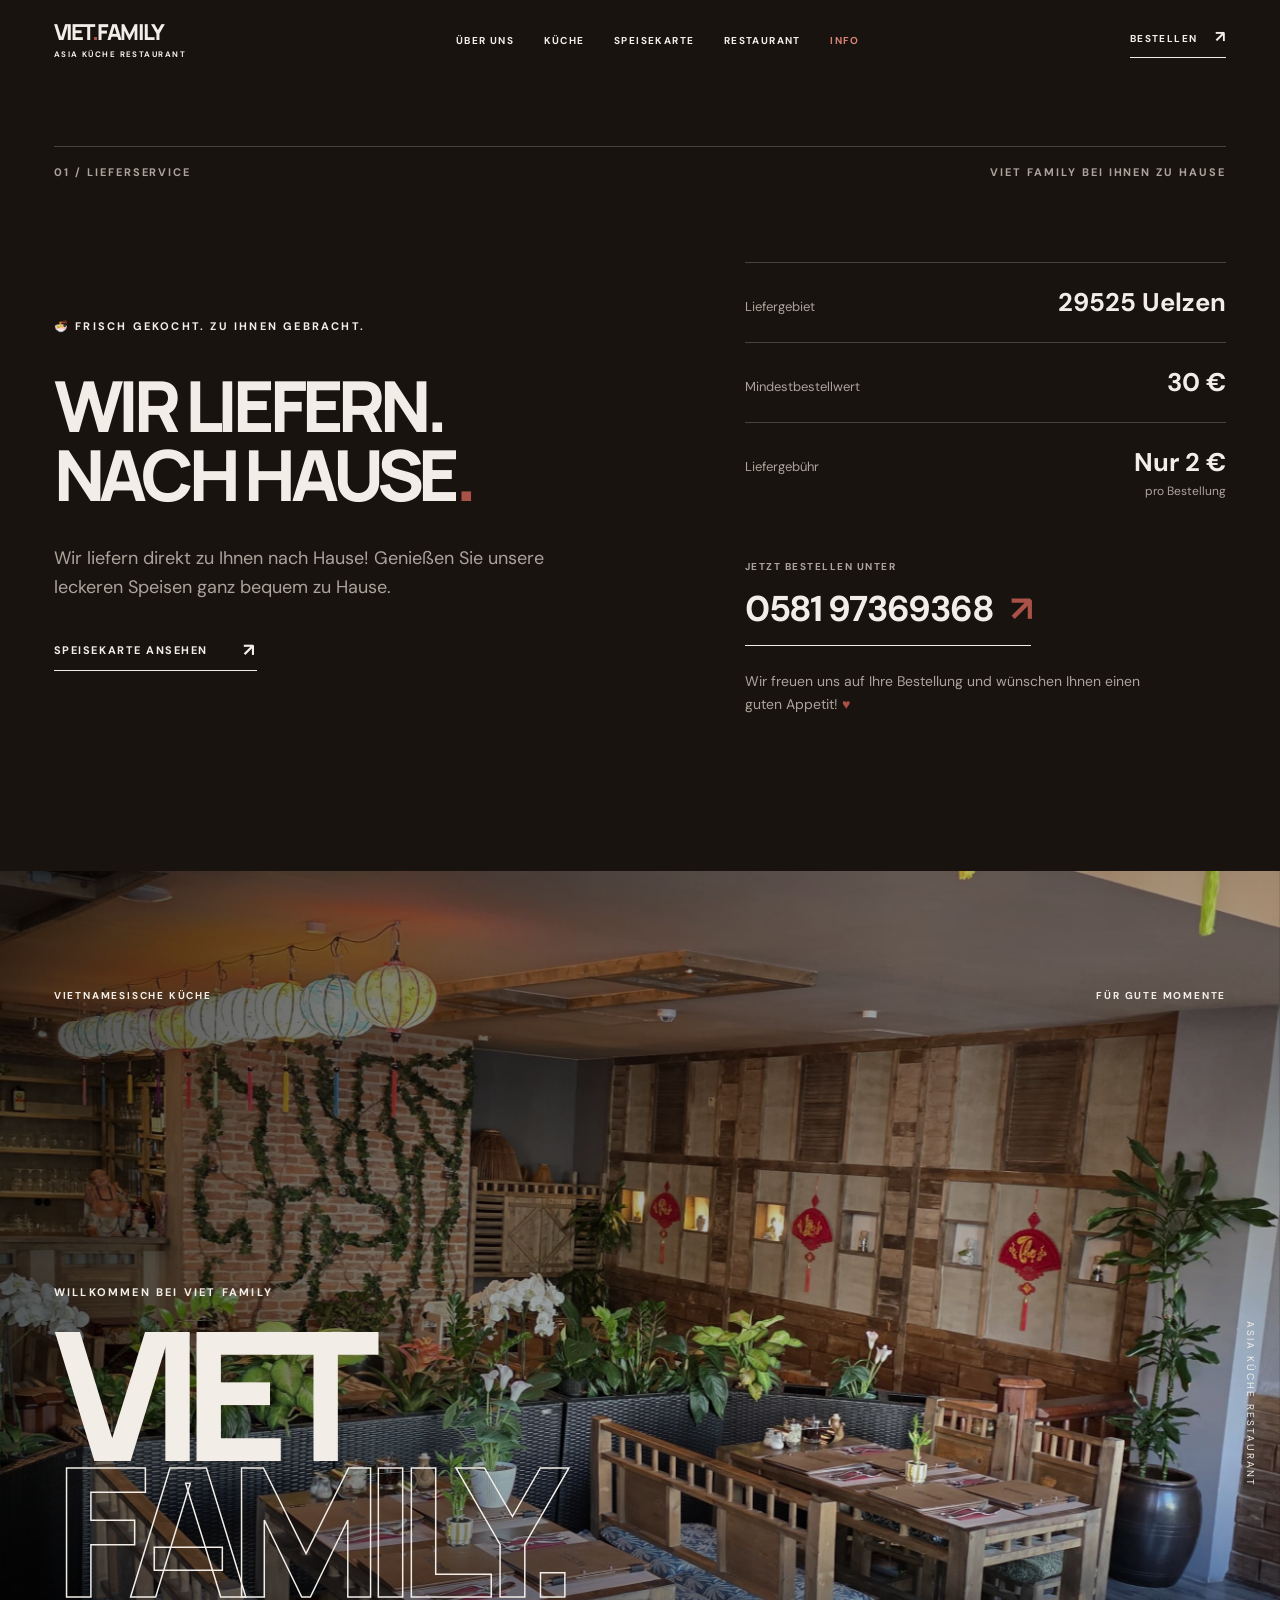
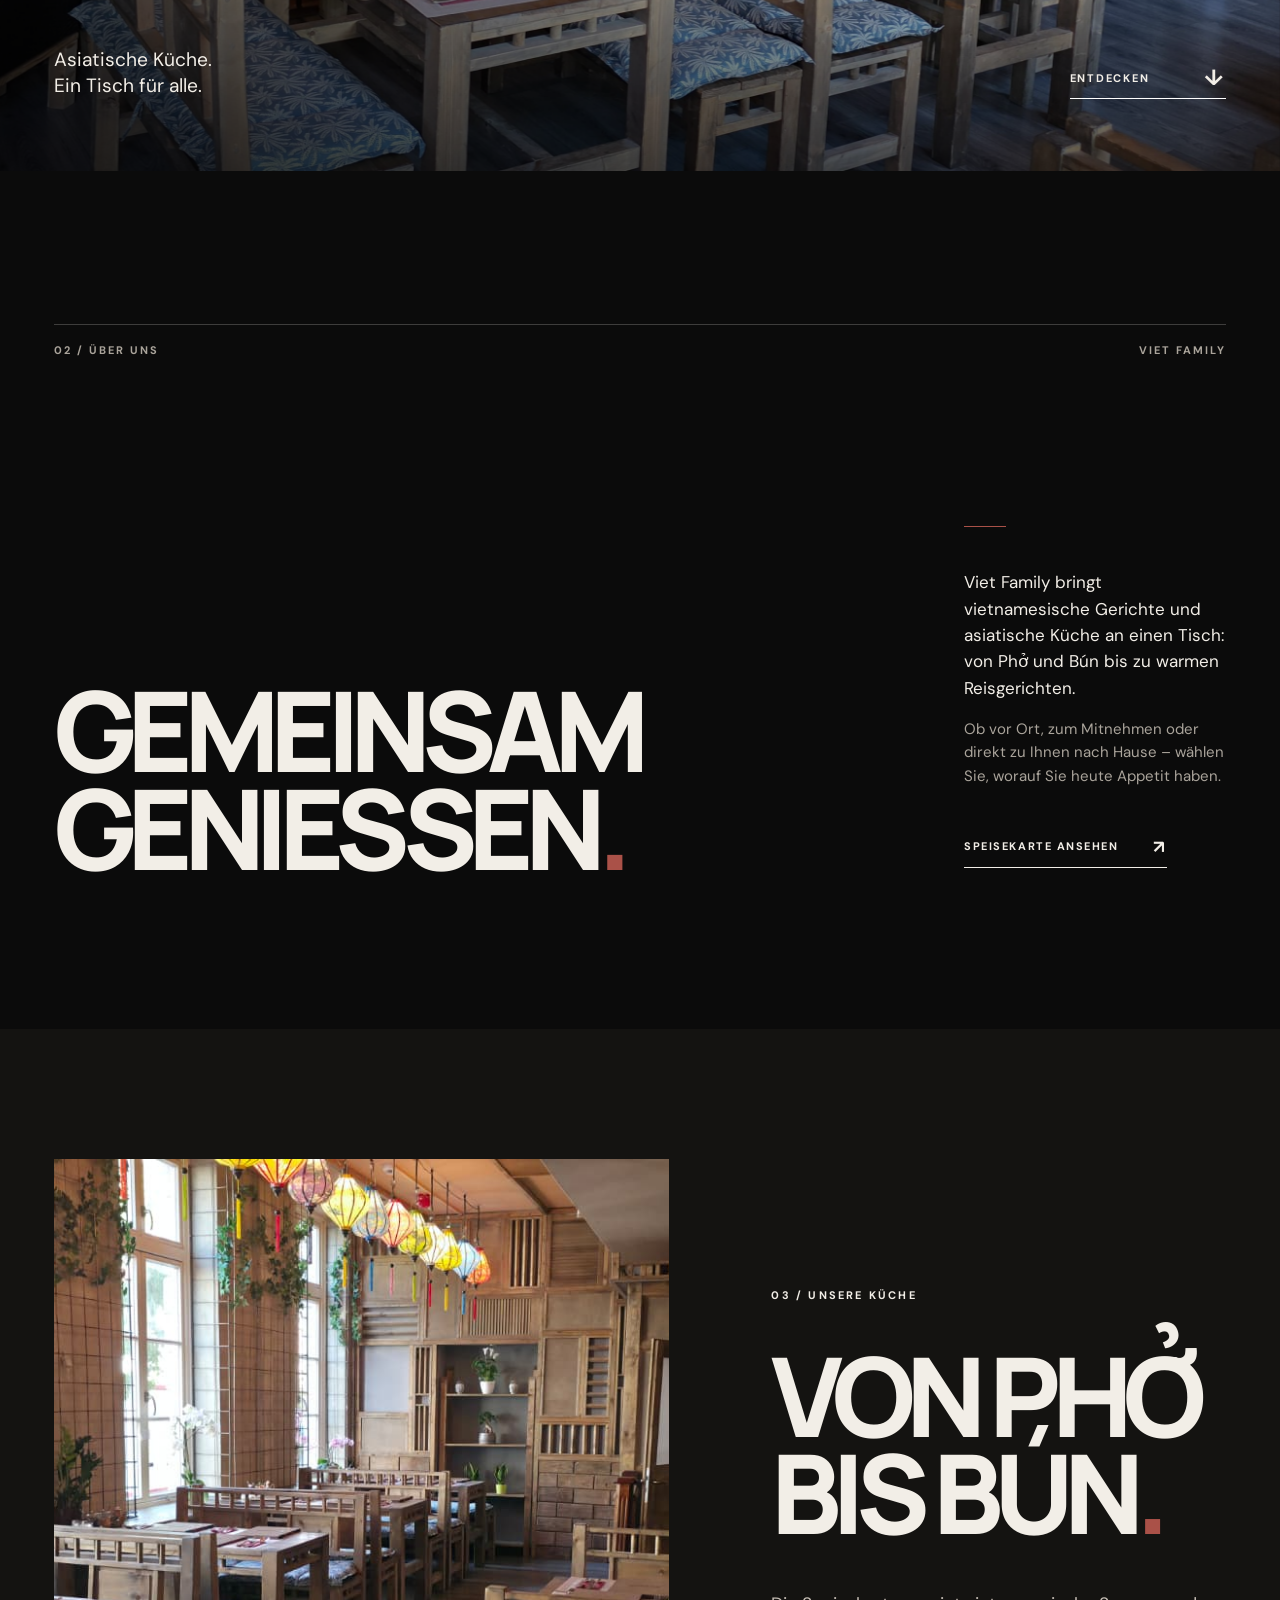
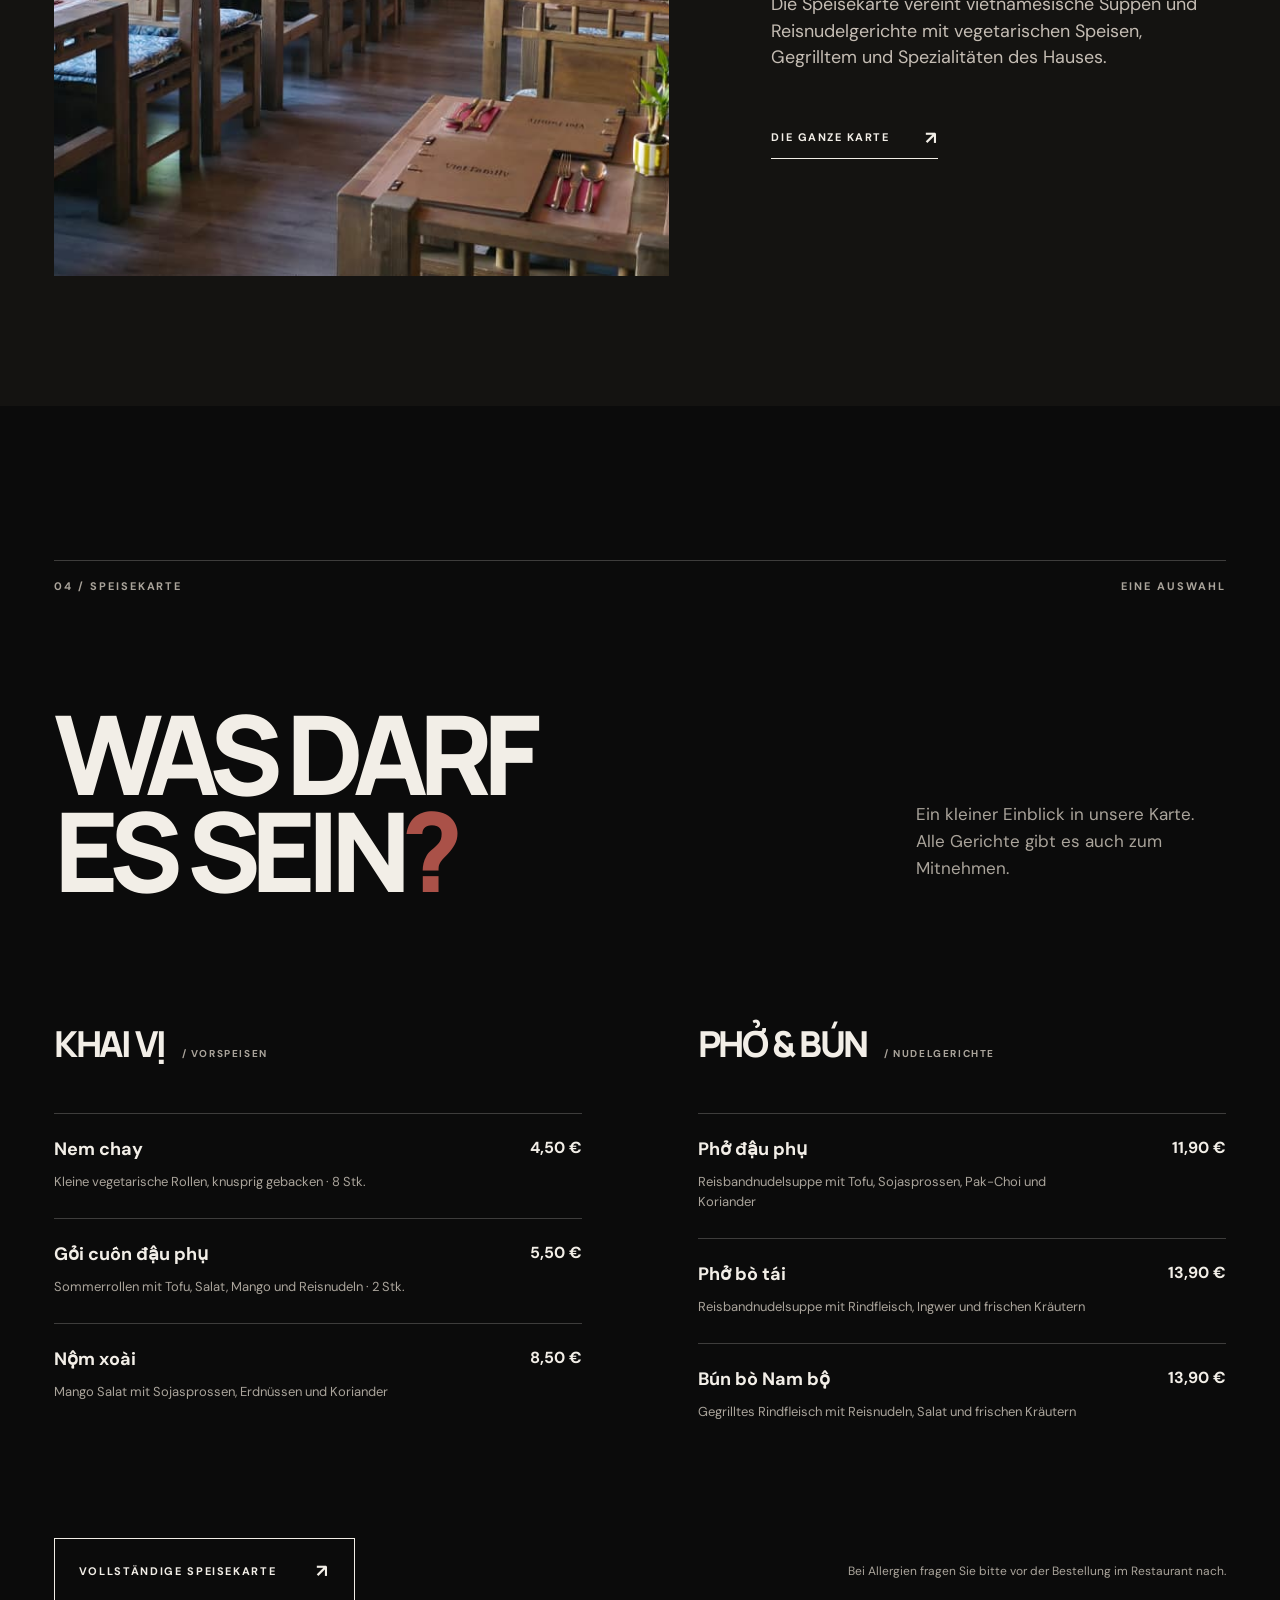
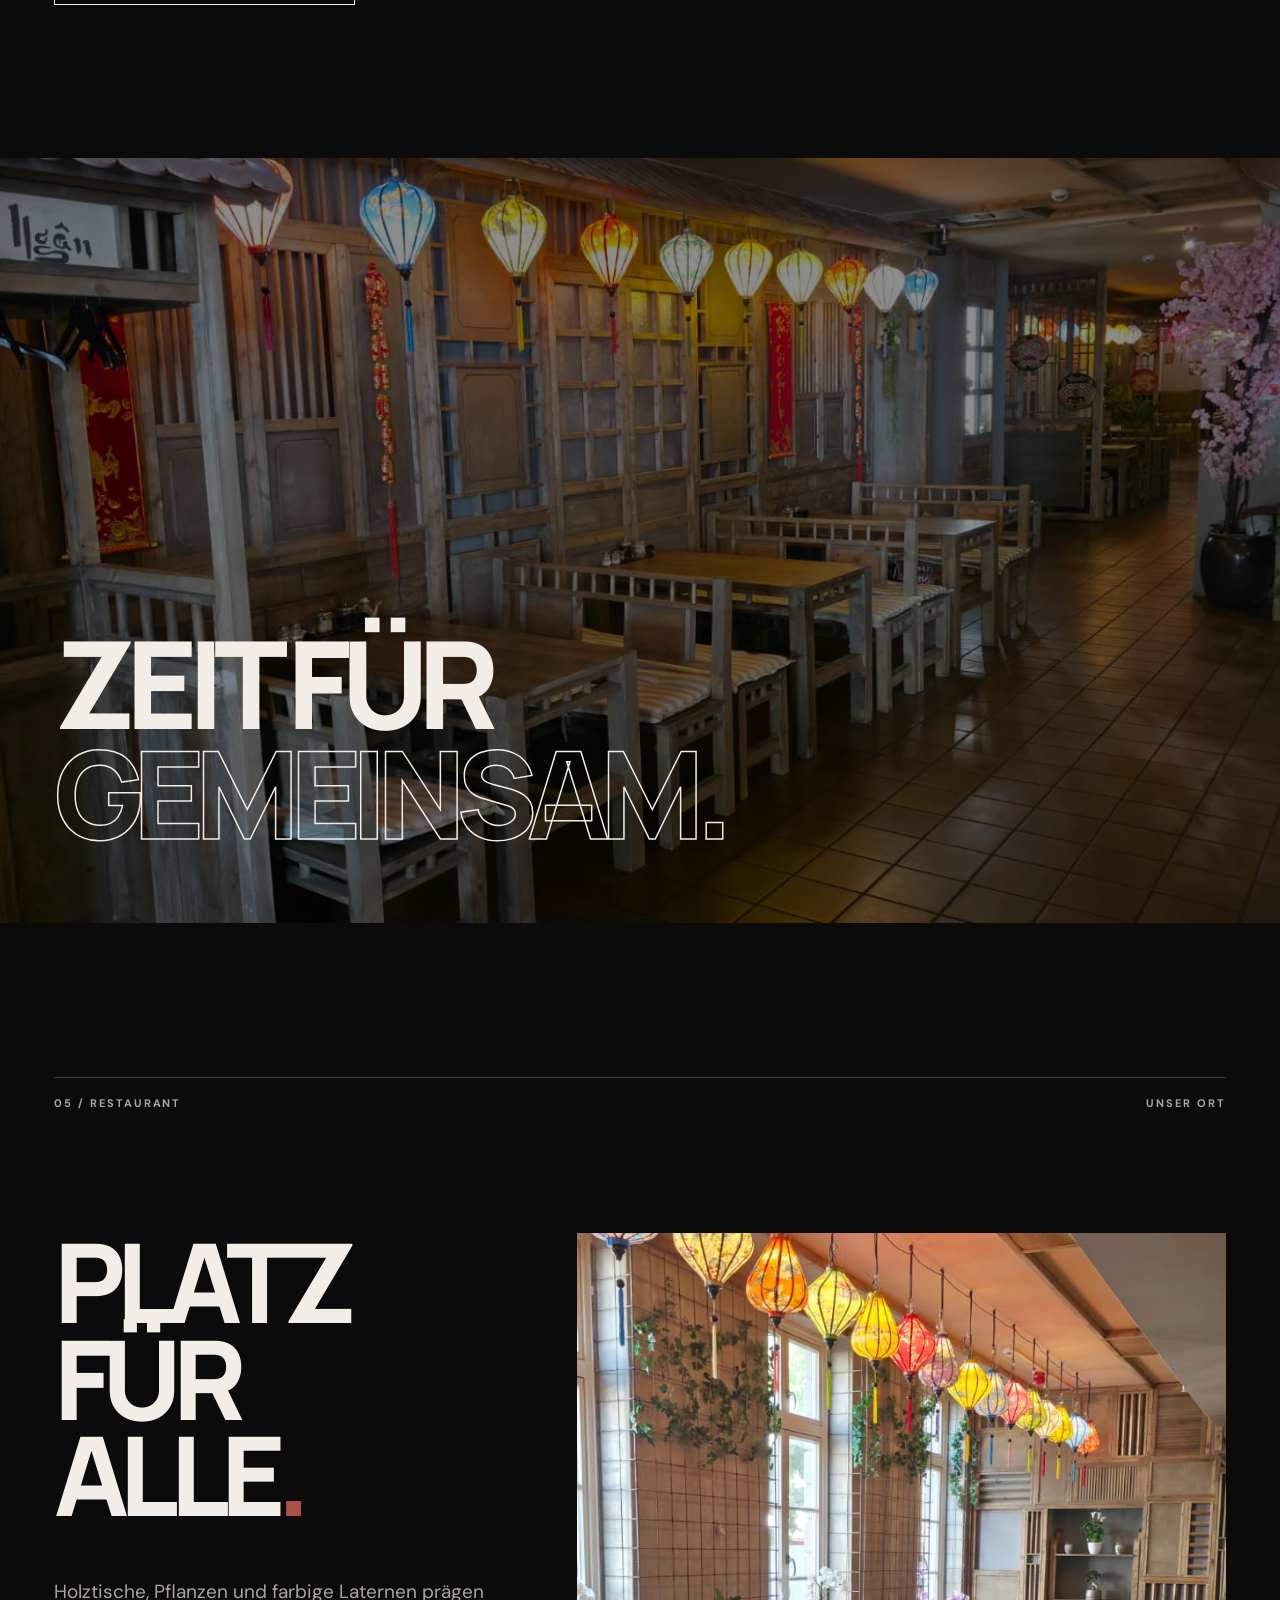
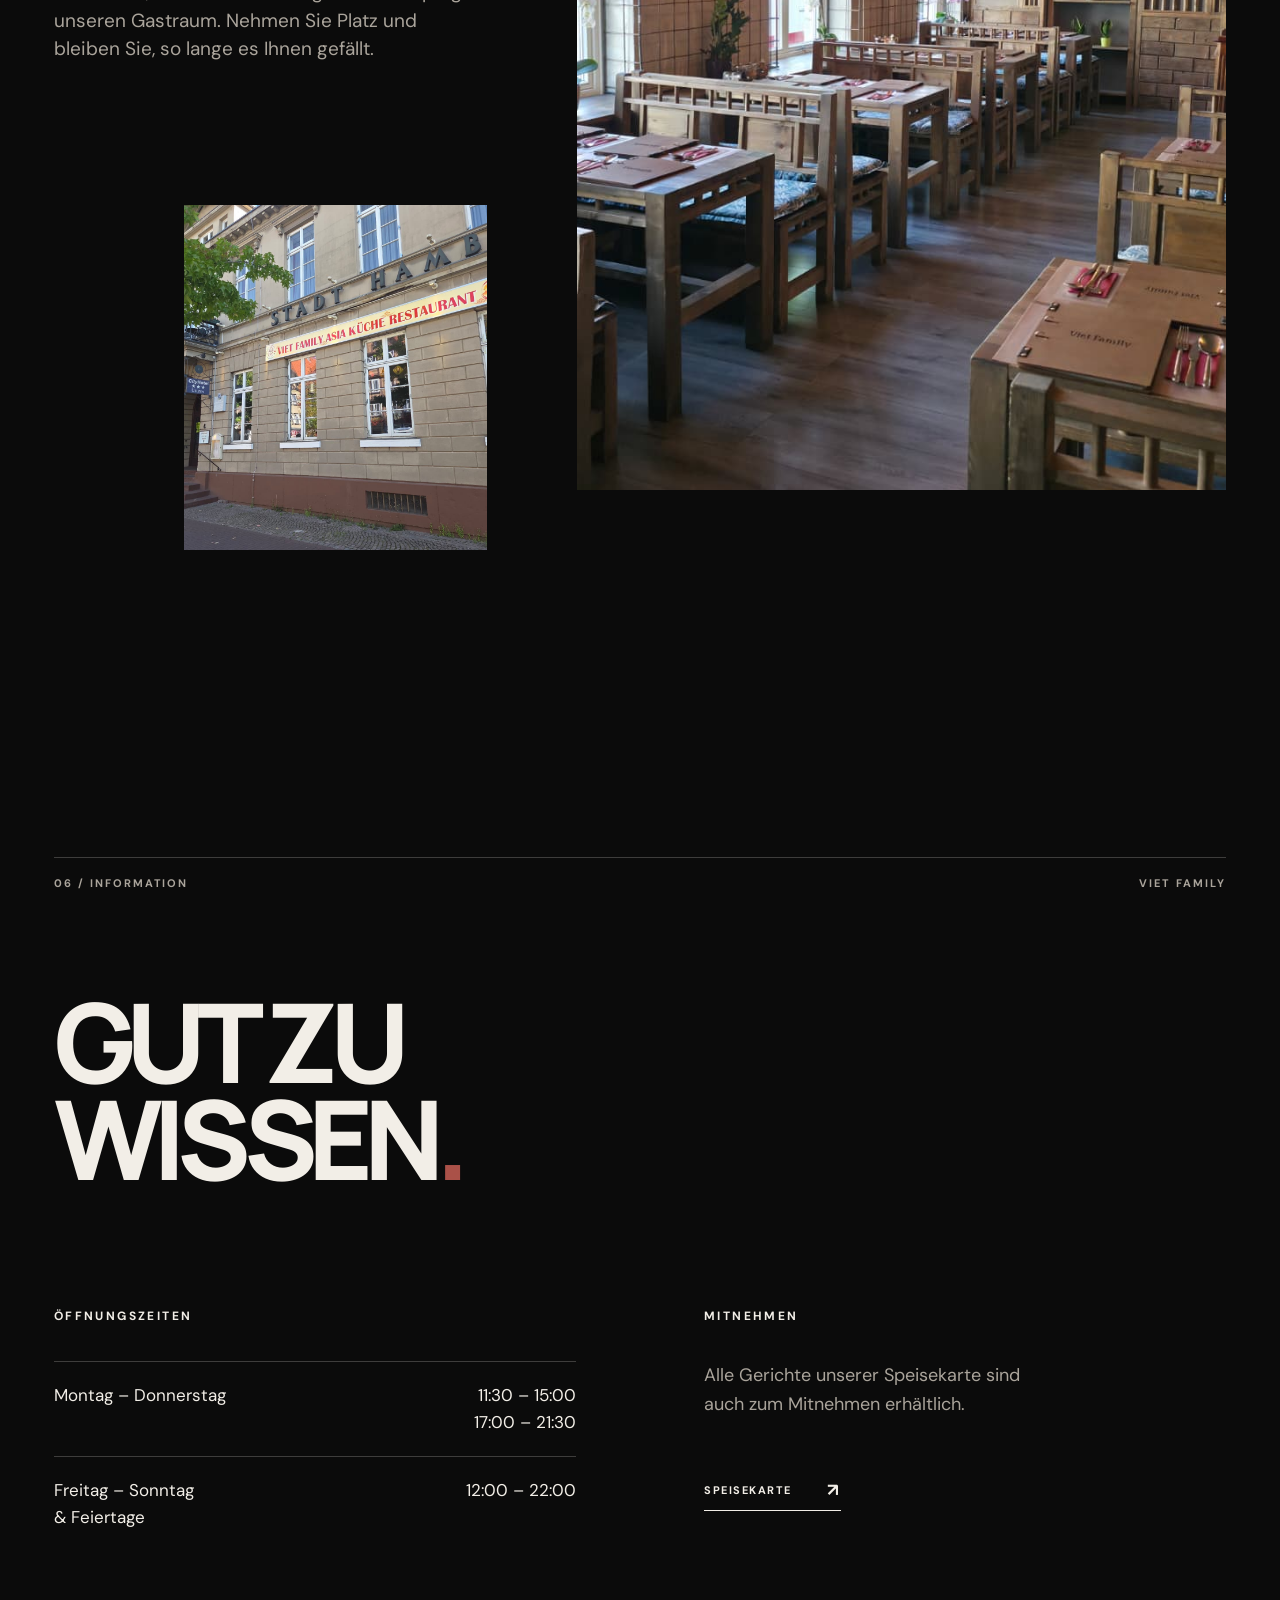
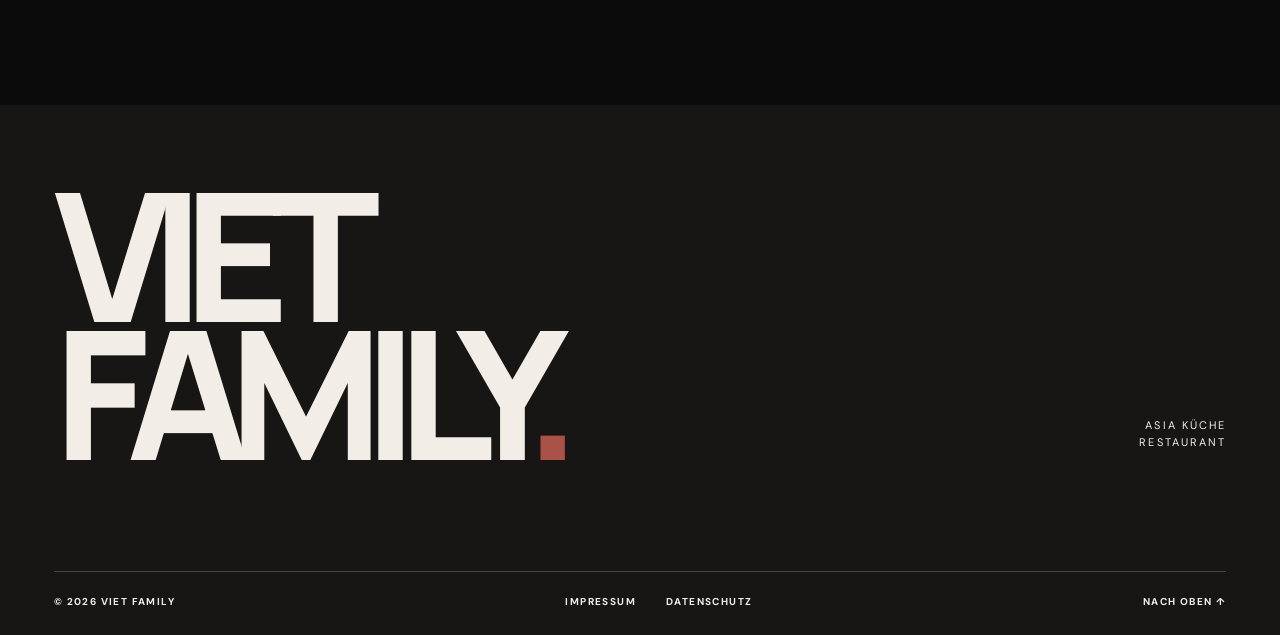
==== commit f2b87c0a: "Move delivery information to top of homepage" ====
--- a/index.html
+++ b/index.html
@@ -24,10 +24,17 @@
 </header>
 <nav id="mobile-nav" class="mobile-nav" aria-label="Mobile Navigation" inert>
   <div class="mobile-nav-head"><span>VIET.FAMILY</span><button class="menu-close" type="button" aria-label="Menü schließen">×</button></div>
-  <a href="#ueber"><small>01</small> ÜBER UNS</a><a href="#kueche"><small>02</small> KÜCHE</a><a href="#speisekarte"><small>03</small> SPEISEKARTE</a><a href="#restaurant"><small>04</small> RESTAURANT</a><a href="#info"><small>05</small> INFO</a><a href="#lieferung"><small>06</small> LIEFERUNG</a>
+  <a href="#lieferung"><small>01</small> LIEFERUNG</a><a href="#ueber"><small>02</small> ÜBER UNS</a><a href="#kueche"><small>03</small> KÜCHE</a><a href="#speisekarte"><small>04</small> SPEISEKARTE</a><a href="#restaurant"><small>05</small> RESTAURANT</a><a href="#info"><small>06</small> INFO</a>
   <p>VIET FAMILY · ASIA KÜCHE RESTAURANT</p>
 </nav>
 <main id="main">
+  <section class="delivery section-pad" id="lieferung" aria-labelledby="delivery-title">
+    <div class="section-kicker"><span>01 / LIEFERSERVICE</span><span>VIET FAMILY BEI IHNEN ZU HAUSE</span></div>
+    <div class="delivery-grid">
+      <div class="delivery-copy"><p class="eyebrow"><span aria-hidden="true">🍜</span> FRISCH GEKOCHT. ZU IHNEN GEBRACHT.</p><h2 id="delivery-title">WIR LIEFERN.<br>NACH HAUSE<span class="brand-accent">.</span></h2><p>Wir liefern direkt zu Ihnen nach Hause! Genießen Sie unsere leckeren Speisen ganz bequem zu Hause.</p><a class="text-link" href="speisekarte.html">SPEISEKARTE ANSEHEN <span aria-hidden="true">↗</span></a></div>
+      <div class="delivery-details"><dl class="delivery-terms"><div><dt>Liefergebiet</dt><dd>29525 Uelzen</dd></div><div><dt>Mindestbestellwert</dt><dd>30 €</dd></div><div><dt>Liefergebühr</dt><dd>Nur 2 € <small>pro Bestellung</small></dd></div></dl><a class="delivery-phone" href="tel:+4958197369368"><small>JETZT BESTELLEN UNTER</small>0581 97369368 <span aria-hidden="true">↗</span></a><p class="delivery-thanks">Wir freuen uns auf Ihre Bestellung und wünschen Ihnen einen guten Appetit! <span class="brand-accent" aria-hidden="true">♥</span></p></div>
+    </div>
+  </section>
   <section class="hero" aria-labelledby="hero-title">
     <picture><source media="(max-width: 640px)" srcset="assets/interior/restaurant-window-tables.jpg"><img class="hero-image" src="assets/interior/restaurant-hero.jpg" alt="Gastraum des Viet Family mit Holztischen, Pflanzen und farbigen Laternen" fetchpriority="high" width="4000" height="1848"></picture>
     <div class="hero-shade"></div>
@@ -36,15 +43,15 @@
     <span class="hero-side">ASIA KÜCHE RESTAURANT</span>
   </section>
   <section id="ueber" class="intro section-pad">
-    <div class="section-kicker"><span>01 / ÜBER UNS</span><span>VIET FAMILY</span></div>
+    <div class="section-kicker"><span>02 / ÜBER UNS</span><span>VIET FAMILY</span></div>
     <div class="intro-grid"><h2 class="display reveal">GEMEINSAM<br>GENIESSEN<span class="brand-accent">.</span></h2><div class="intro-copy reveal"><span class="tiny-line"></span><p>Viet Family bringt vietnamesische Gerichte und asiatische Küche an einen Tisch: von Phở und Bún bis zu warmen Reisgerichten.</p><p>Ob vor Ort, zum Mitnehmen oder direkt zu Ihnen nach Hause – wählen Sie, worauf Sie heute Appetit haben.</p><a class="text-link" href="#speisekarte">SPEISEKARTE ANSEHEN <span aria-hidden="true">↗</span></a></div></div>
   </section>
   <section id="kueche" class="kitchen section-pad">
     <div class="kitchen-picture reveal"><img src="assets/interior/restaurant-dining.jpg" alt="Gedeckte Tische, Pflanzen und die Bar im Viet Family" loading="lazy" width="1600" height="738"></div>
-    <div class="kitchen-text reveal"><p class="eyebrow">02 / UNSERE KÜCHE</p><h2 class="display">VON PHỞ<br>BIS BÚN<span class="brand-accent">.</span></h2><p>Die Speisekarte vereint vietnamesische Suppen und Reisnudelgerichte mit vegetarischen Speisen, Gegrilltem und Spezialitäten des Hauses.</p><a class="text-link" href="speisekarte.html">DIE GANZE KARTE <span aria-hidden="true">↗</span></a></div>
+    <div class="kitchen-text reveal"><p class="eyebrow">03 / UNSERE KÜCHE</p><h2 class="display">VON PHỞ<br>BIS BÚN<span class="brand-accent">.</span></h2><p>Die Speisekarte vereint vietnamesische Suppen und Reisnudelgerichte mit vegetarischen Speisen, Gegrilltem und Spezialitäten des Hauses.</p><a class="text-link" href="speisekarte.html">DIE GANZE KARTE <span aria-hidden="true">↗</span></a></div>
   </section>
   <section id="speisekarte" class="menu-preview section-pad">
-    <div class="section-kicker"><span>03 / SPEISEKARTE</span><span>EINE AUSWAHL</span></div>
+    <div class="section-kicker"><span>04 / SPEISEKARTE</span><span>EINE AUSWAHL</span></div>
     <div class="menu-heading"><h2 class="display reveal">WAS DARF<br>ES SEIN<span class="brand-accent">?</span></h2><p>Ein kleiner Einblick in unsere Karte. Alle Gerichte gibt es auch zum Mitnehmen.</p></div>
     <div class="menu-columns">
       <div class="menu-group"><h3>KHAI VỊ <small>/ VORSPEISEN</small></h3>
@@ -62,15 +69,8 @@
   </section>
   <section class="image-break"><img src="assets/interior/restaurant-lanterns.jpg" alt="Bunte Laternen über den Sitzplätzen im Viet Family Restaurant" loading="lazy" width="1600" height="738"><p>ZEIT FÜR<br><em>GEMEINSAM.</em></p></section>
   <section id="restaurant" class="restaurant section-pad">
-    <div class="section-kicker"><span>04 / RESTAURANT</span><span>UNSER ORT</span></div>
+    <div class="section-kicker"><span>05 / RESTAURANT</span><span>UNSER ORT</span></div>
     <div class="restaurant-grid"><div><h2 class="display reveal">PLATZ<br>FÜR ALLE<span class="brand-accent">.</span></h2><p>Holztische, Pflanzen und farbige Laternen prägen unseren Gastraum. Nehmen Sie Platz und bleiben Sie, so lange es Ihnen gefällt.</p><figure class="restaurant-small reveal"><img src="assets/interior/restaurant-exterior.jpg" alt="Außenansicht des Viet Family Restaurants mit Eingang und Schriftzug" loading="lazy" width="1600" height="1200"></figure></div><figure class="restaurant-large reveal"><img src="assets/interior/restaurant-window-tables.jpg" alt="Sitzplätze an den Fenstern unter den bunten Laternen" loading="lazy" width="738" height="1600"></figure></div>
-  </section>
-  <section class="delivery section-pad" id="lieferung" aria-labelledby="delivery-title">
-    <div class="section-kicker"><span>05 / LIEFERSERVICE</span><span>VIET FAMILY BEI IHNEN ZU HAUSE</span></div>
-    <div class="delivery-grid">
-      <div class="delivery-copy"><p class="eyebrow"><span aria-hidden="true">🍜</span> FRISCH GEKOCHT. ZU IHNEN GEBRACHT.</p><h2 id="delivery-title">WIR LIEFERN.<br>NACH HAUSE<span class="brand-accent">.</span></h2><p>Wir liefern direkt zu Ihnen nach Hause! Genießen Sie unsere leckeren Speisen ganz bequem zu Hause.</p><a class="text-link" href="speisekarte.html">SPEISEKARTE ANSEHEN <span aria-hidden="true">↗</span></a></div>
-      <div class="delivery-details"><dl class="delivery-terms"><div><dt>Liefergebiet</dt><dd>29525 Uelzen</dd></div><div><dt>Mindestbestellwert</dt><dd>30 €</dd></div><div><dt>Liefergebühr</dt><dd>Nur 2 € <small>pro Bestellung</small></dd></div></dl><a class="delivery-phone" href="tel:+4958197369368"><small>JETZT BESTELLEN UNTER</small>0581 97369368 <span aria-hidden="true">↗</span></a><p class="delivery-thanks">Wir freuen uns auf Ihre Bestellung und wünschen Ihnen einen guten Appetit! <span class="brand-accent" aria-hidden="true">♥</span></p></div>
-    </div>
   </section>
   <section id="info" class="info section-pad"><div class="section-kicker"><span>06 / INFORMATION</span><span>VIET FAMILY</span></div><h2 class="display">GUT ZU<br>WISSEN<span class="brand-accent">.</span></h2><div class="info-grid"><div><h3>ÖFFNUNGSZEITEN</h3><div class="hours"><span>Montag – Donnerstag</span><span>11:30 – 15:00<br>17:00 – 21:30</span></div><div class="hours"><span>Freitag – Sonntag<br>& Feiertage</span><span>12:00 – 22:00</span></div></div><div><h3>MITNEHMEN</h3><p>Alle Gerichte unserer Speisekarte sind auch zum Mitnehmen erhältlich.</p><a class="text-link" href="speisekarte.html">SPEISEKARTE <span aria-hidden="true">↗</span></a></div></div></section>
 </main>
--- a/css/styles.css
+++ b/css/styles.css
@@ -37,3 +37,8 @@
 .menu-delivery+.menu-endnote{margin-top:45px}
 @media(max-width:900px){.delivery{scroll-margin-top:68px}.delivery-grid{grid-template-columns:1fr;gap:60px;margin-top:60px}.delivery-details{max-width:620px}.menu-delivery{flex-direction:column;align-items:flex-start}}
 @media(max-width:640px){.delivery .section-kicker>span:last-child{display:none}.delivery-copy h2{font-size:clamp(2.5rem,10vw,3.8rem);margin:30px 0}.delivery-copy>p:not(.eyebrow){font-size:17px}.delivery-terms>div{padding:20px 0;gap:15px}.delivery-terms dt{font-size:12px}.delivery-phone{font-size:clamp(24px,7.2vw,34px)}.menu-delivery{padding:26px 20px;margin-top:45px}.menu-delivery .delivery-phone{font-size:clamp(23px,6.5vw,30px)}}
+
+/* Keep the opening delivery section clear of the fixed navigation. */
+.delivery:first-child{padding-top:calc(82px + clamp(38px,5vw,72px))}
+@media(max-width:900px){.delivery:first-child{padding-top:110px}}
+@media(max-width:640px){.delivery:first-child{padding-top:100px}}
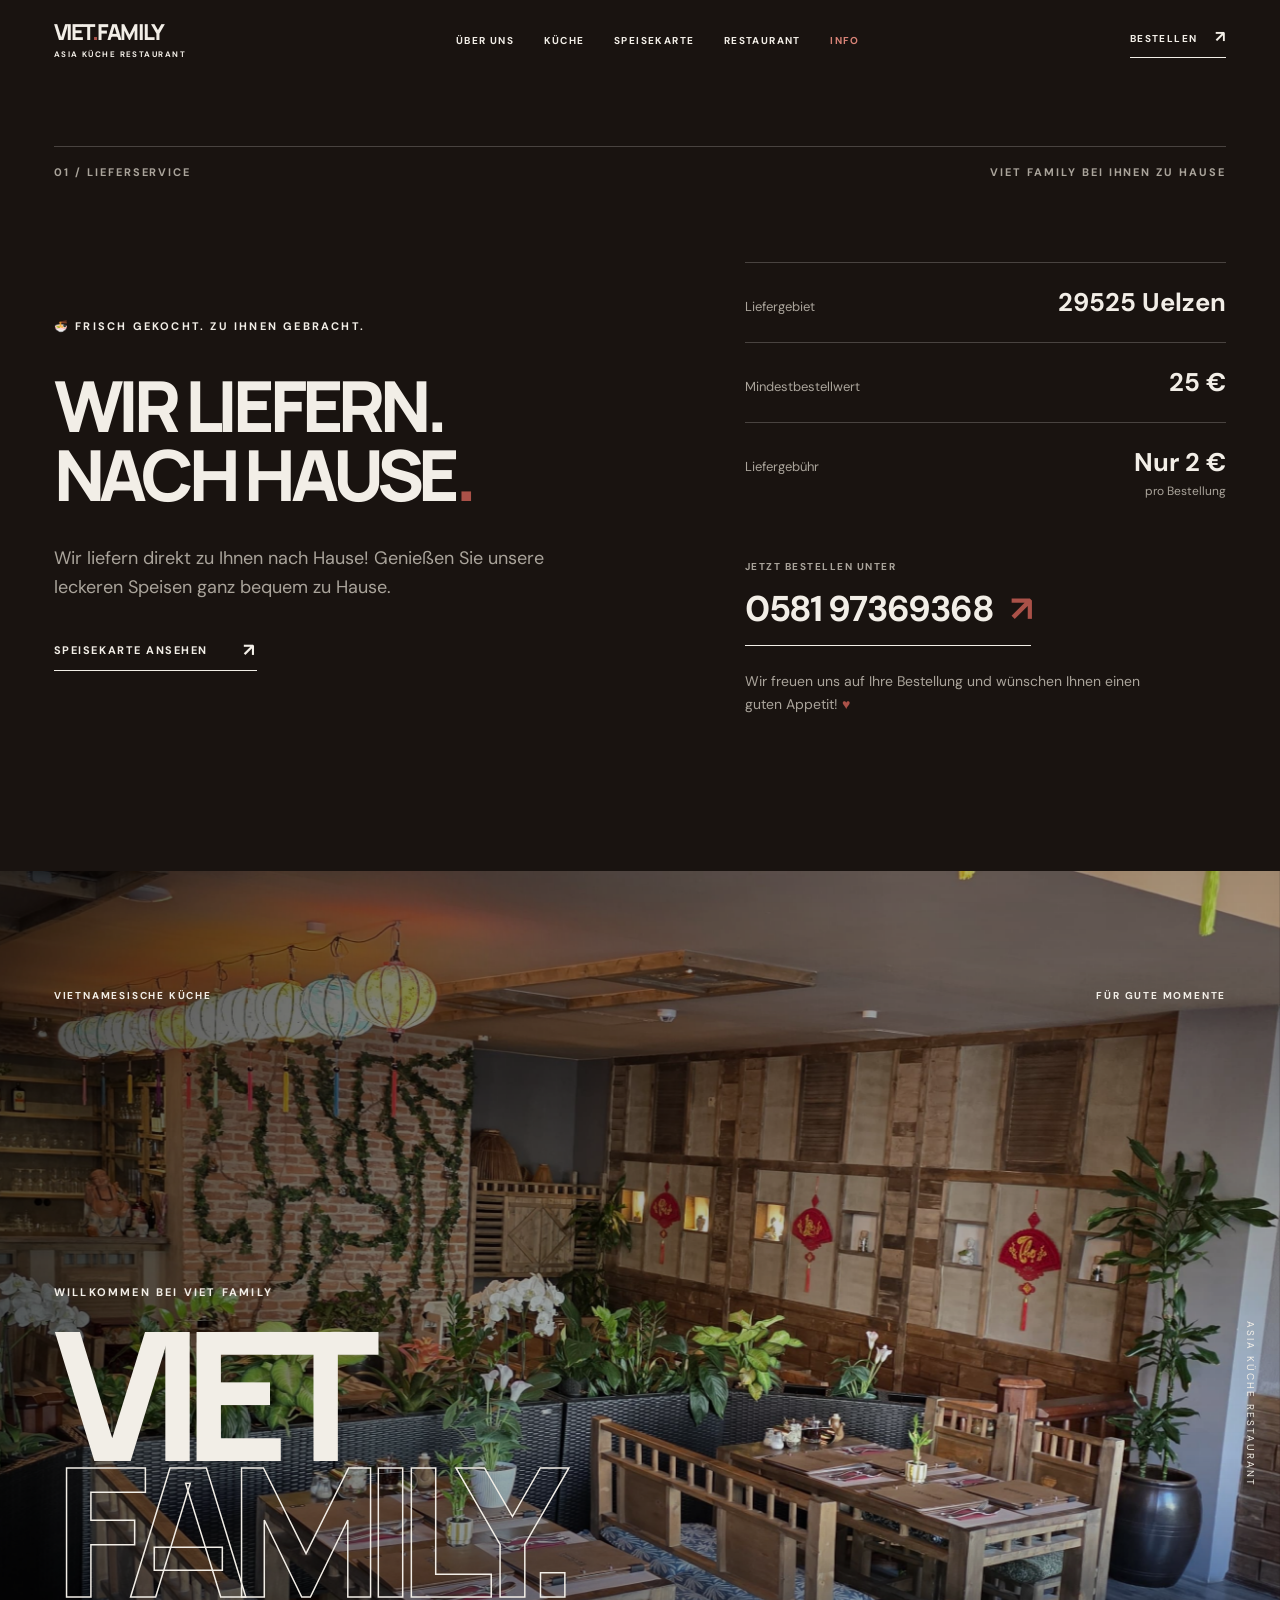
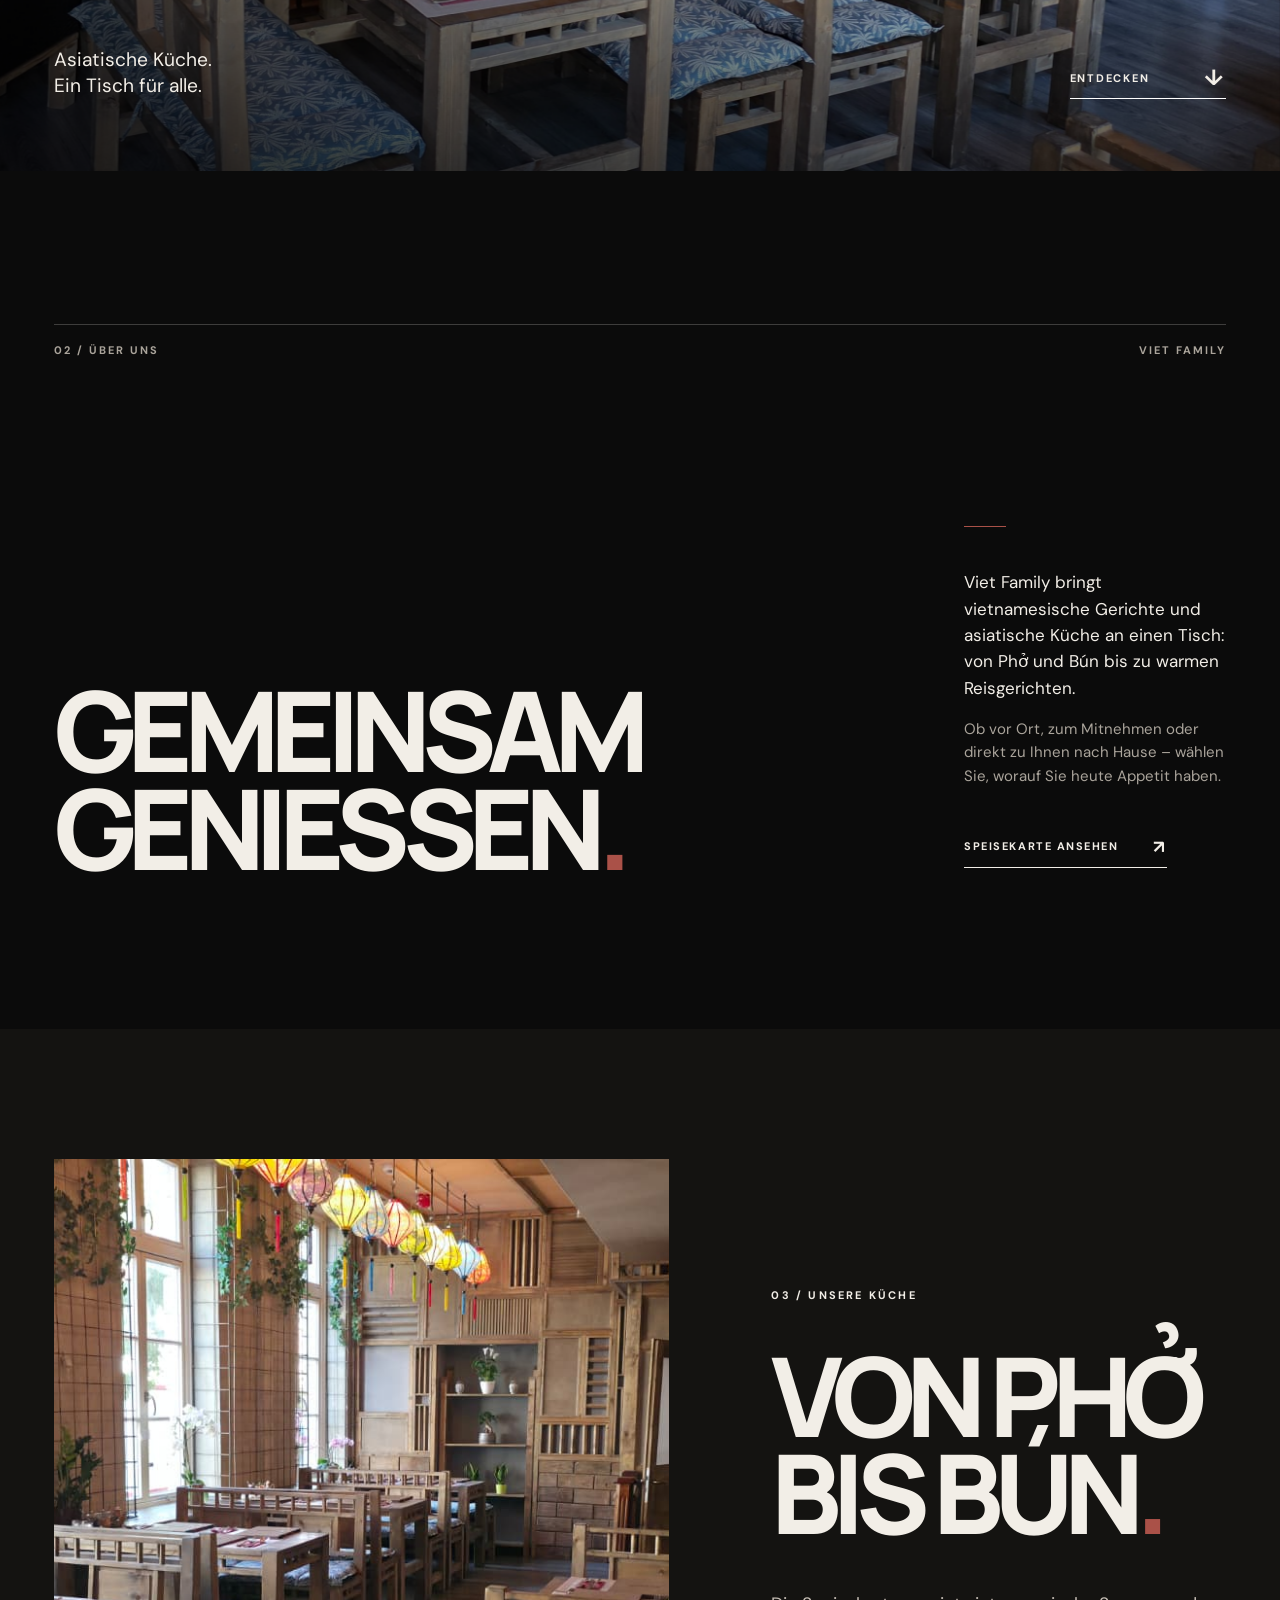
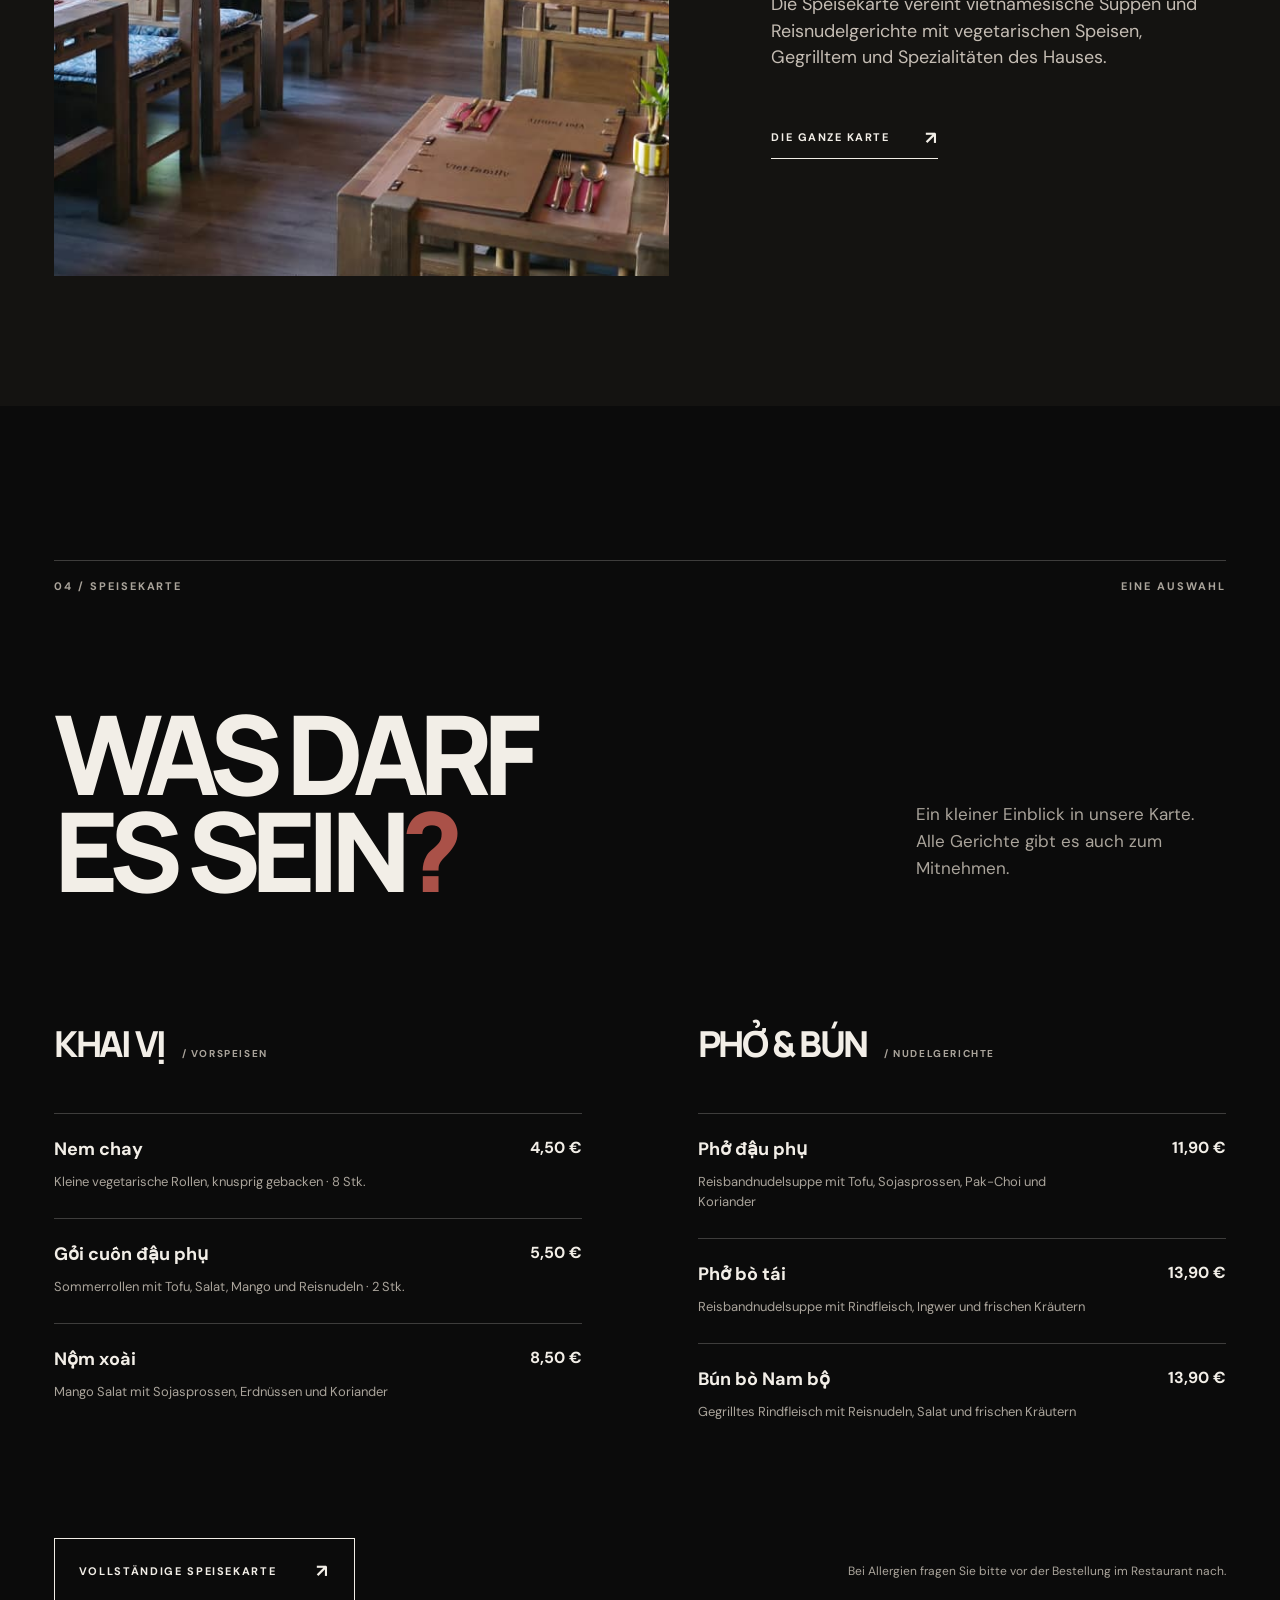
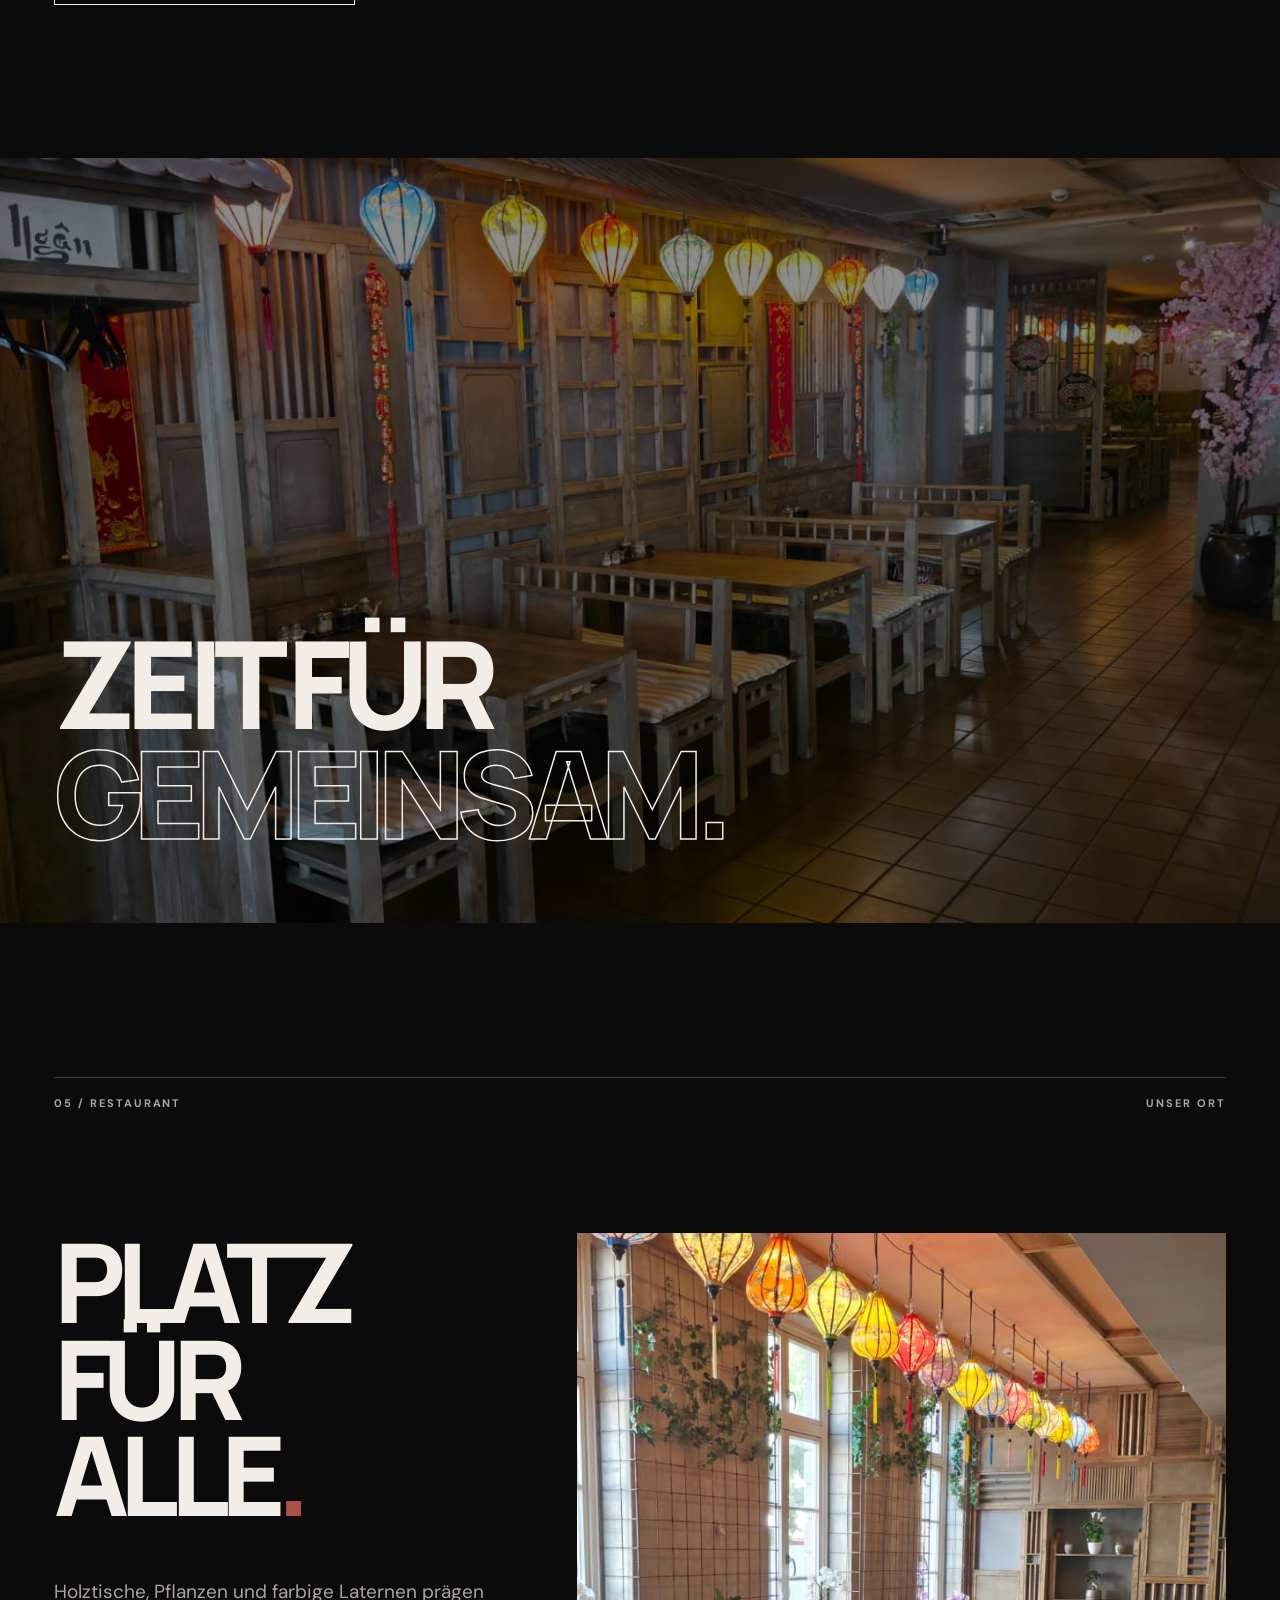
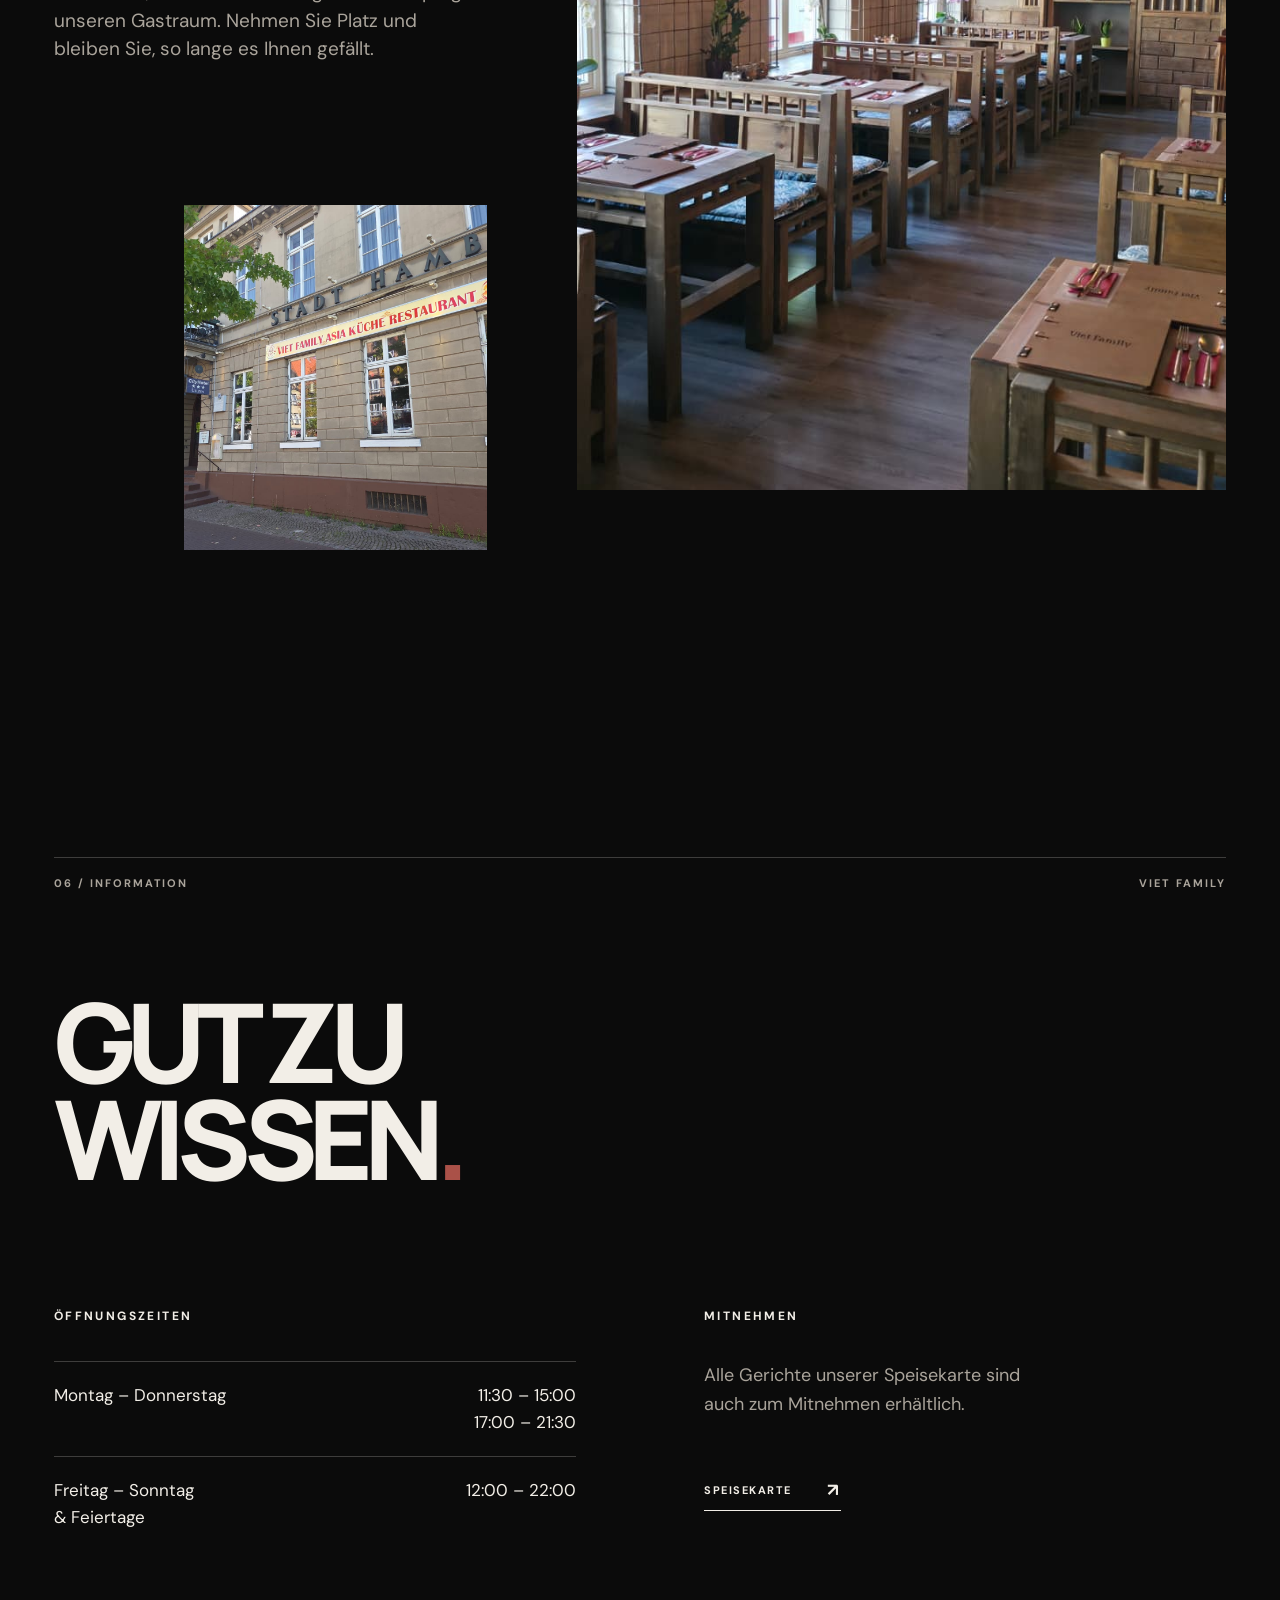
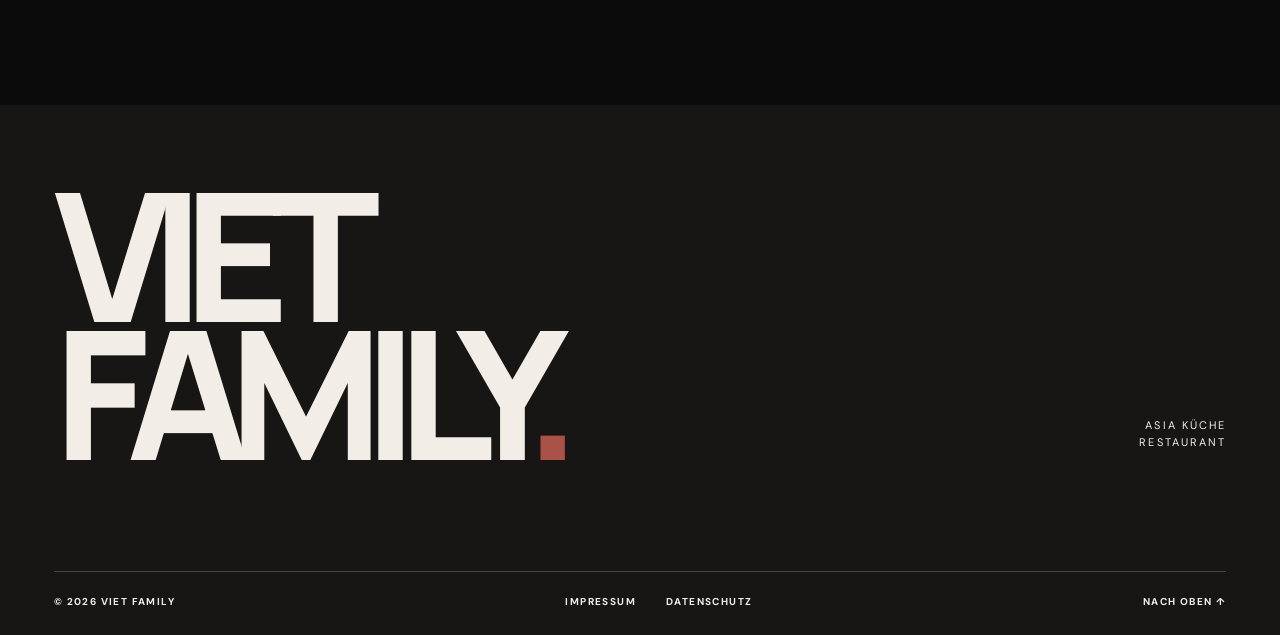
==== commit 810c7541: "Lower delivery minimum order to 25 euros" ====
--- a/index.html
+++ b/index.html
@@ -4,7 +4,7 @@
   <meta charset="utf-8">
   <meta name="viewport" content="width=device-width, initial-scale=1">
   <meta name="theme-color" content="#0b0b0b">
-  <meta name="description" content="Viet Family Asia Küche Restaurant: vietnamesische Klassiker, Pho, Reisgerichte und mehr. Entdecken Sie unsere Speisekarte. Lieferservice in 29525 Uelzen: ab 30 € Mindestbestellwert, 2 € Liefergebühr.">
+  <meta name="description" content="Viet Family Asia Küche Restaurant: vietnamesische Klassiker, Pho, Reisgerichte und mehr. Entdecken Sie unsere Speisekarte. Lieferservice in 29525 Uelzen: ab 25 € Mindestbestellwert, 2 € Liefergebühr.">
   <meta property="og:type" content="website">
   <meta property="og:title" content="Viet Family — Asia Küche Restaurant">
   <meta property="og:description" content="Vietnamesische Küche, ein Platz für die Familie. Speisen zum Mitnehmen und Lieferung in 29525 Uelzen.">
@@ -32,7 +32,7 @@
     <div class="section-kicker"><span>01 / LIEFERSERVICE</span><span>VIET FAMILY BEI IHNEN ZU HAUSE</span></div>
     <div class="delivery-grid">
       <div class="delivery-copy"><p class="eyebrow"><span aria-hidden="true">🍜</span> FRISCH GEKOCHT. ZU IHNEN GEBRACHT.</p><h2 id="delivery-title">WIR LIEFERN.<br>NACH HAUSE<span class="brand-accent">.</span></h2><p>Wir liefern direkt zu Ihnen nach Hause! Genießen Sie unsere leckeren Speisen ganz bequem zu Hause.</p><a class="text-link" href="speisekarte.html">SPEISEKARTE ANSEHEN <span aria-hidden="true">↗</span></a></div>
-      <div class="delivery-details"><dl class="delivery-terms"><div><dt>Liefergebiet</dt><dd>29525 Uelzen</dd></div><div><dt>Mindestbestellwert</dt><dd>30 €</dd></div><div><dt>Liefergebühr</dt><dd>Nur 2 € <small>pro Bestellung</small></dd></div></dl><a class="delivery-phone" href="tel:+4958197369368"><small>JETZT BESTELLEN UNTER</small>0581 97369368 <span aria-hidden="true">↗</span></a><p class="delivery-thanks">Wir freuen uns auf Ihre Bestellung und wünschen Ihnen einen guten Appetit! <span class="brand-accent" aria-hidden="true">♥</span></p></div>
+      <div class="delivery-details"><dl class="delivery-terms"><div><dt>Liefergebiet</dt><dd>29525 Uelzen</dd></div><div><dt>Mindestbestellwert</dt><dd>25 €</dd></div><div><dt>Liefergebühr</dt><dd>Nur 2 € <small>pro Bestellung</small></dd></div></dl><a class="delivery-phone" href="tel:+4958197369368"><small>JETZT BESTELLEN UNTER</small>0581 97369368 <span aria-hidden="true">↗</span></a><p class="delivery-thanks">Wir freuen uns auf Ihre Bestellung und wünschen Ihnen einen guten Appetit! <span class="brand-accent" aria-hidden="true">♥</span></p></div>
     </div>
   </section>
   <section class="hero" aria-labelledby="hero-title">
